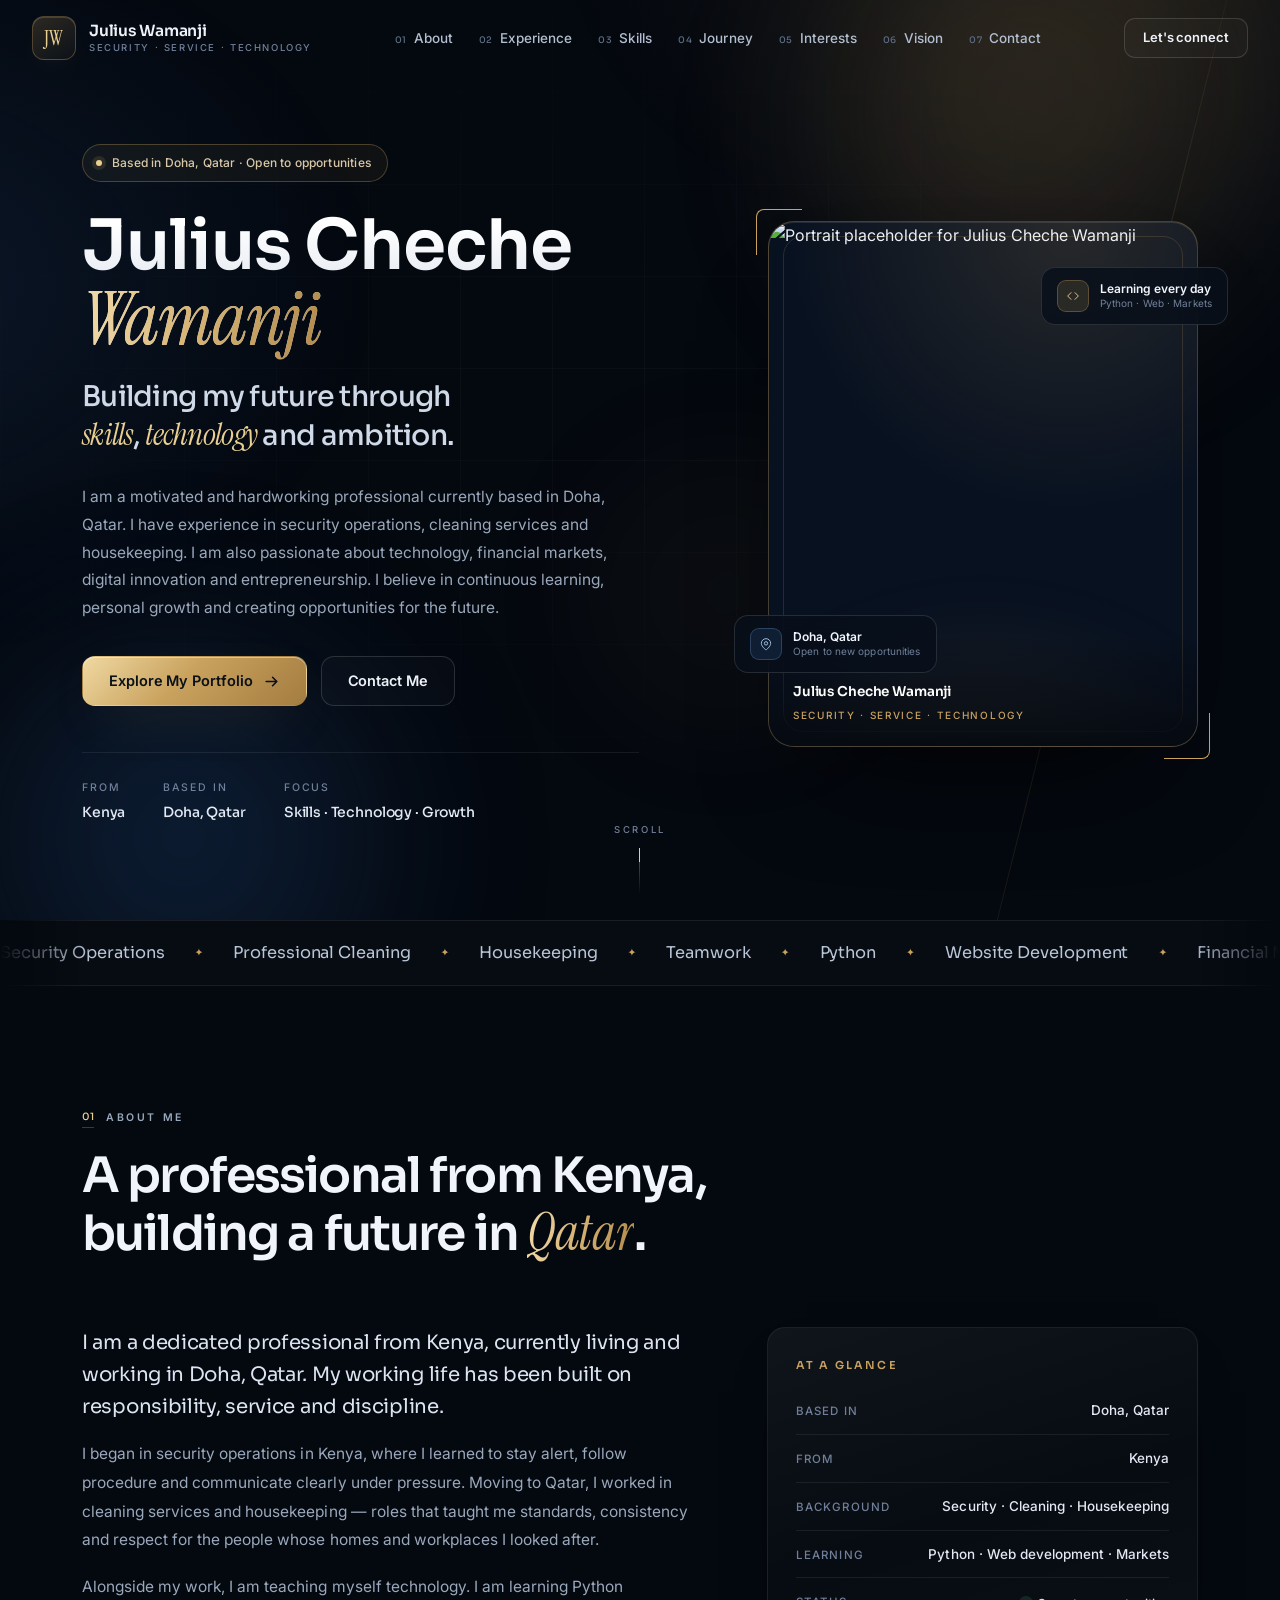
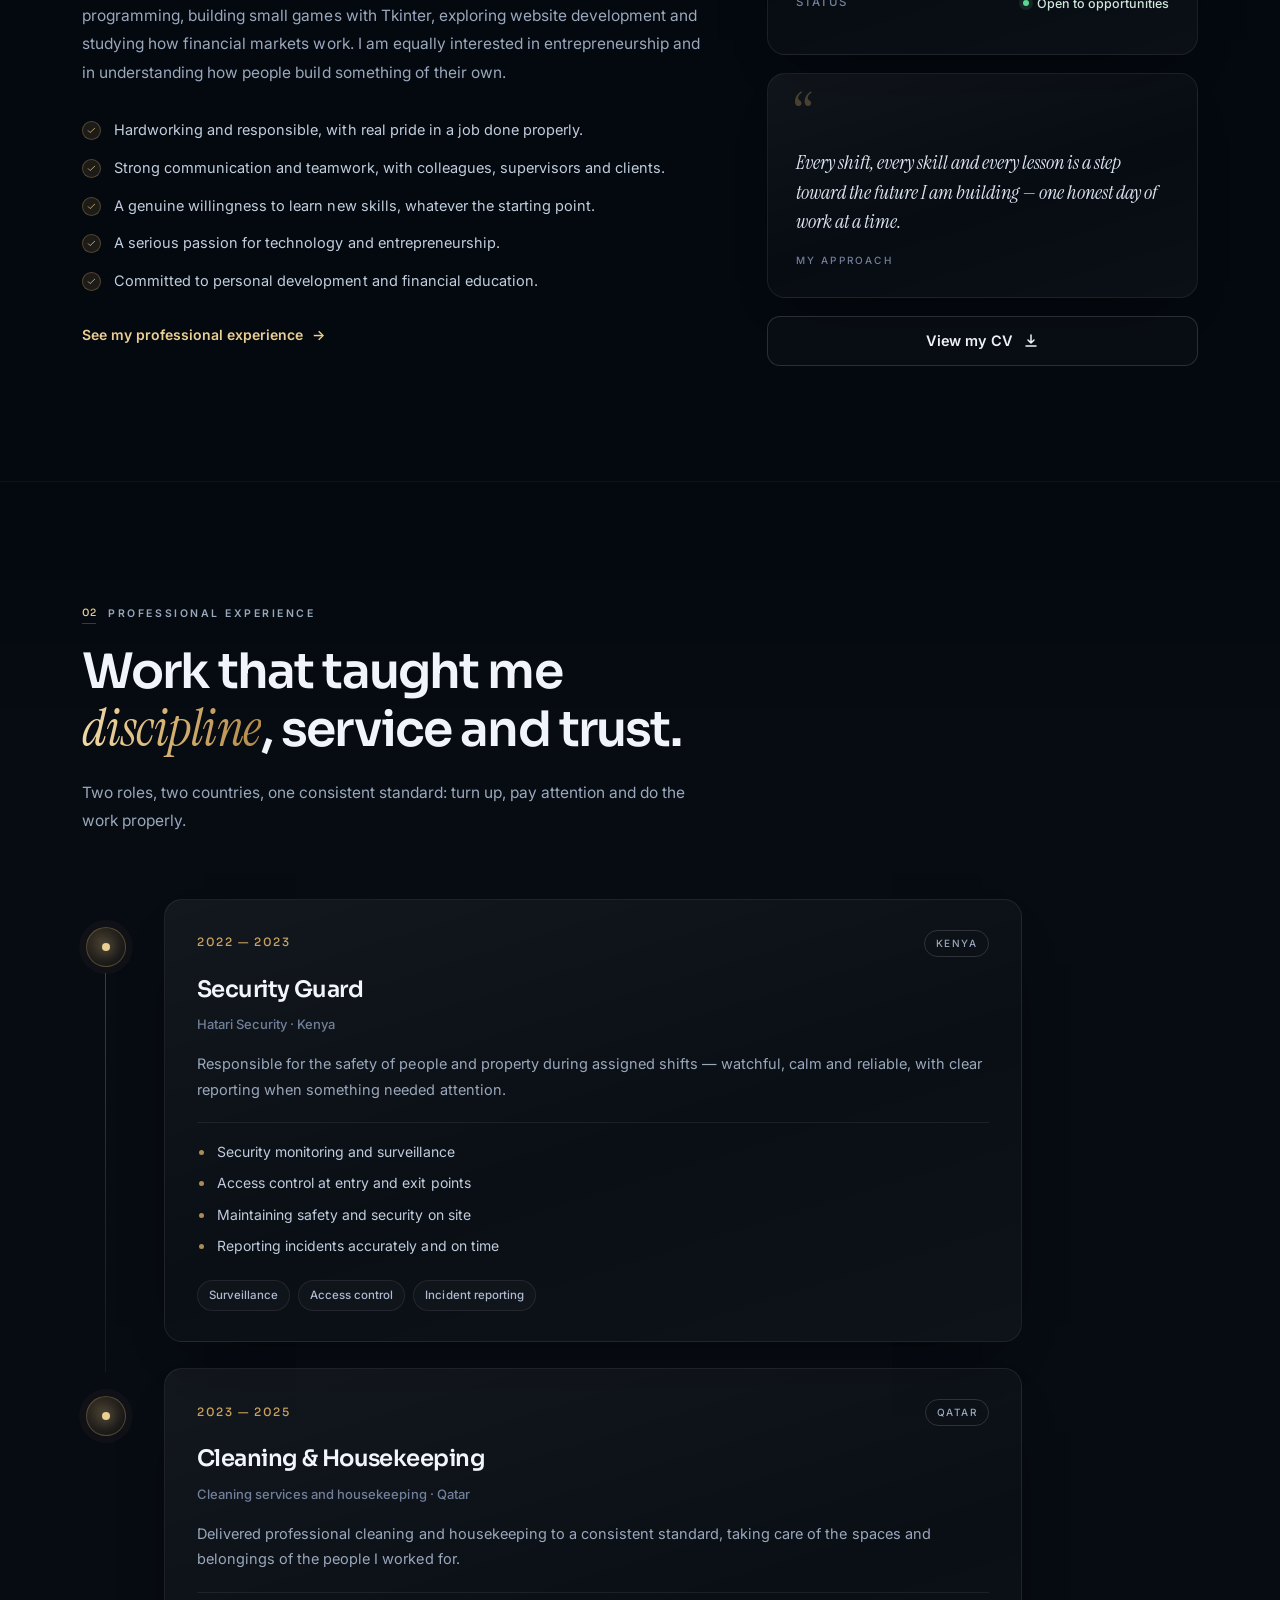
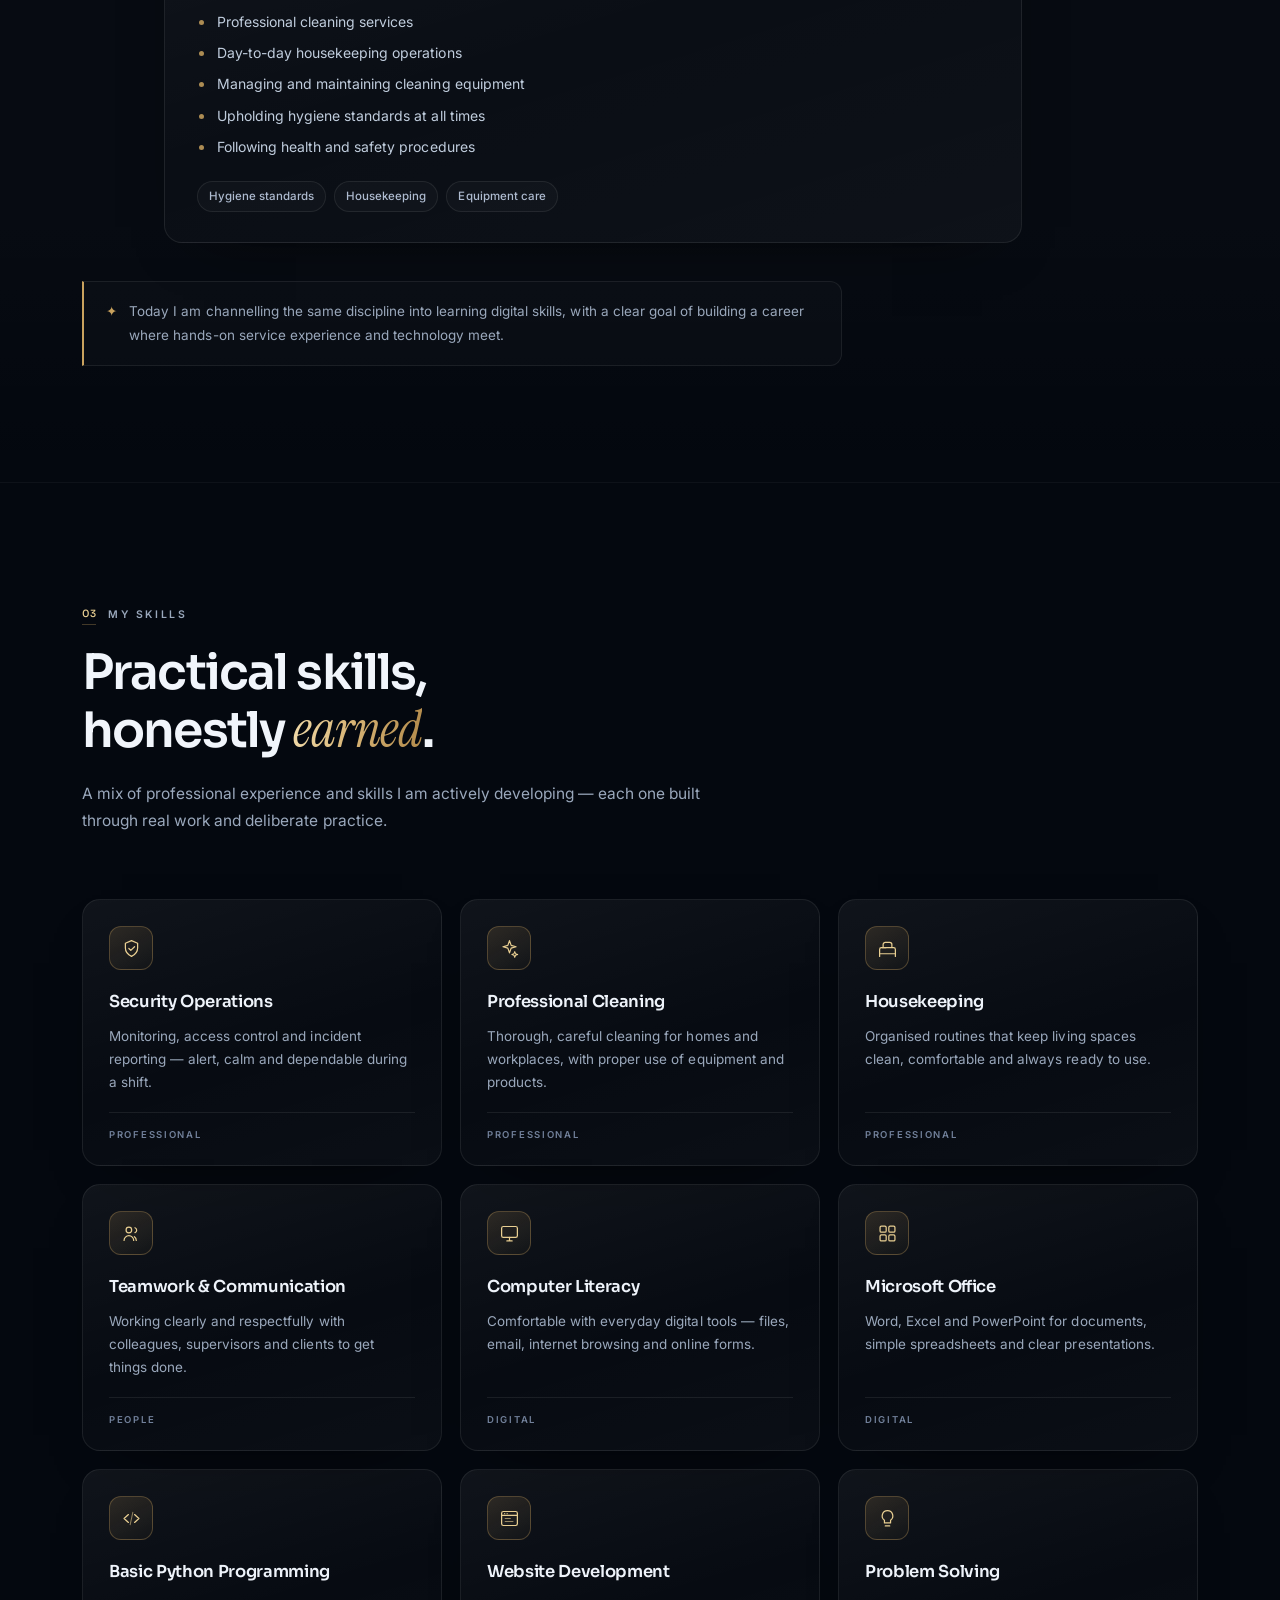
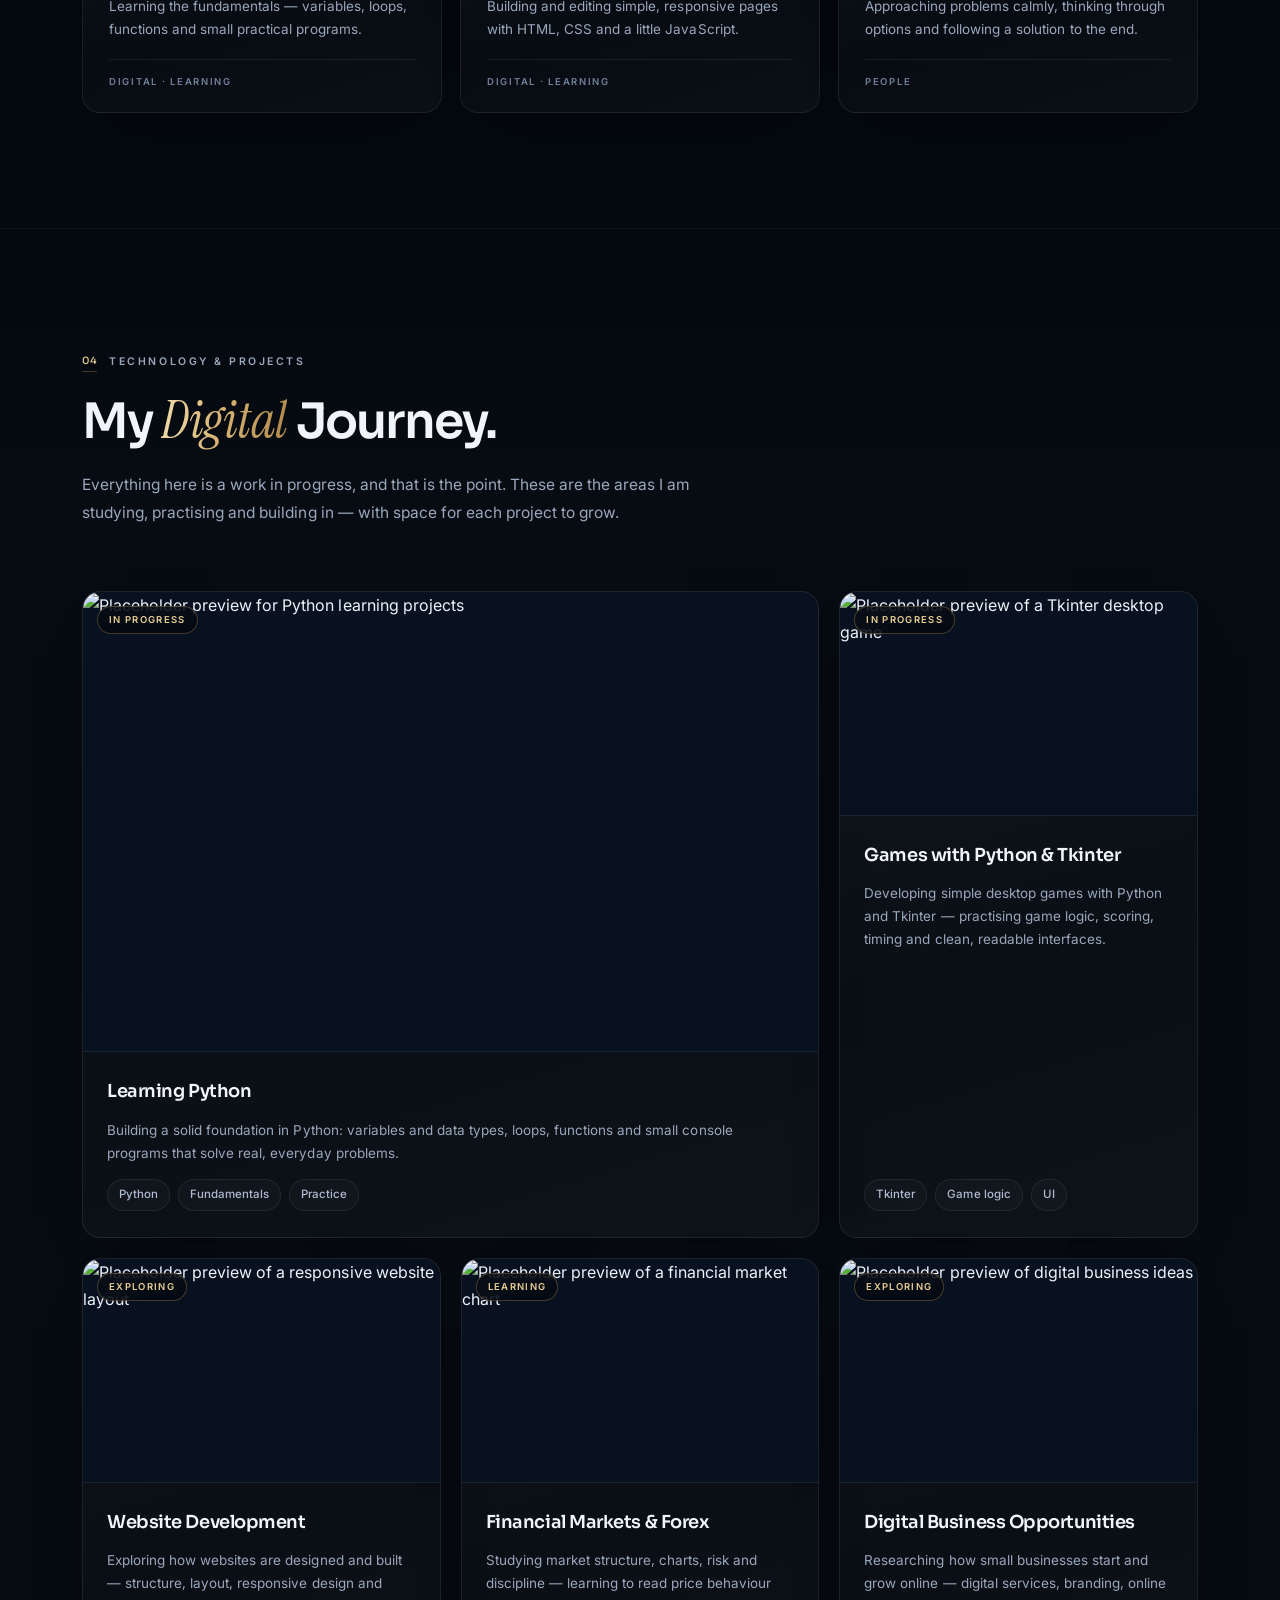
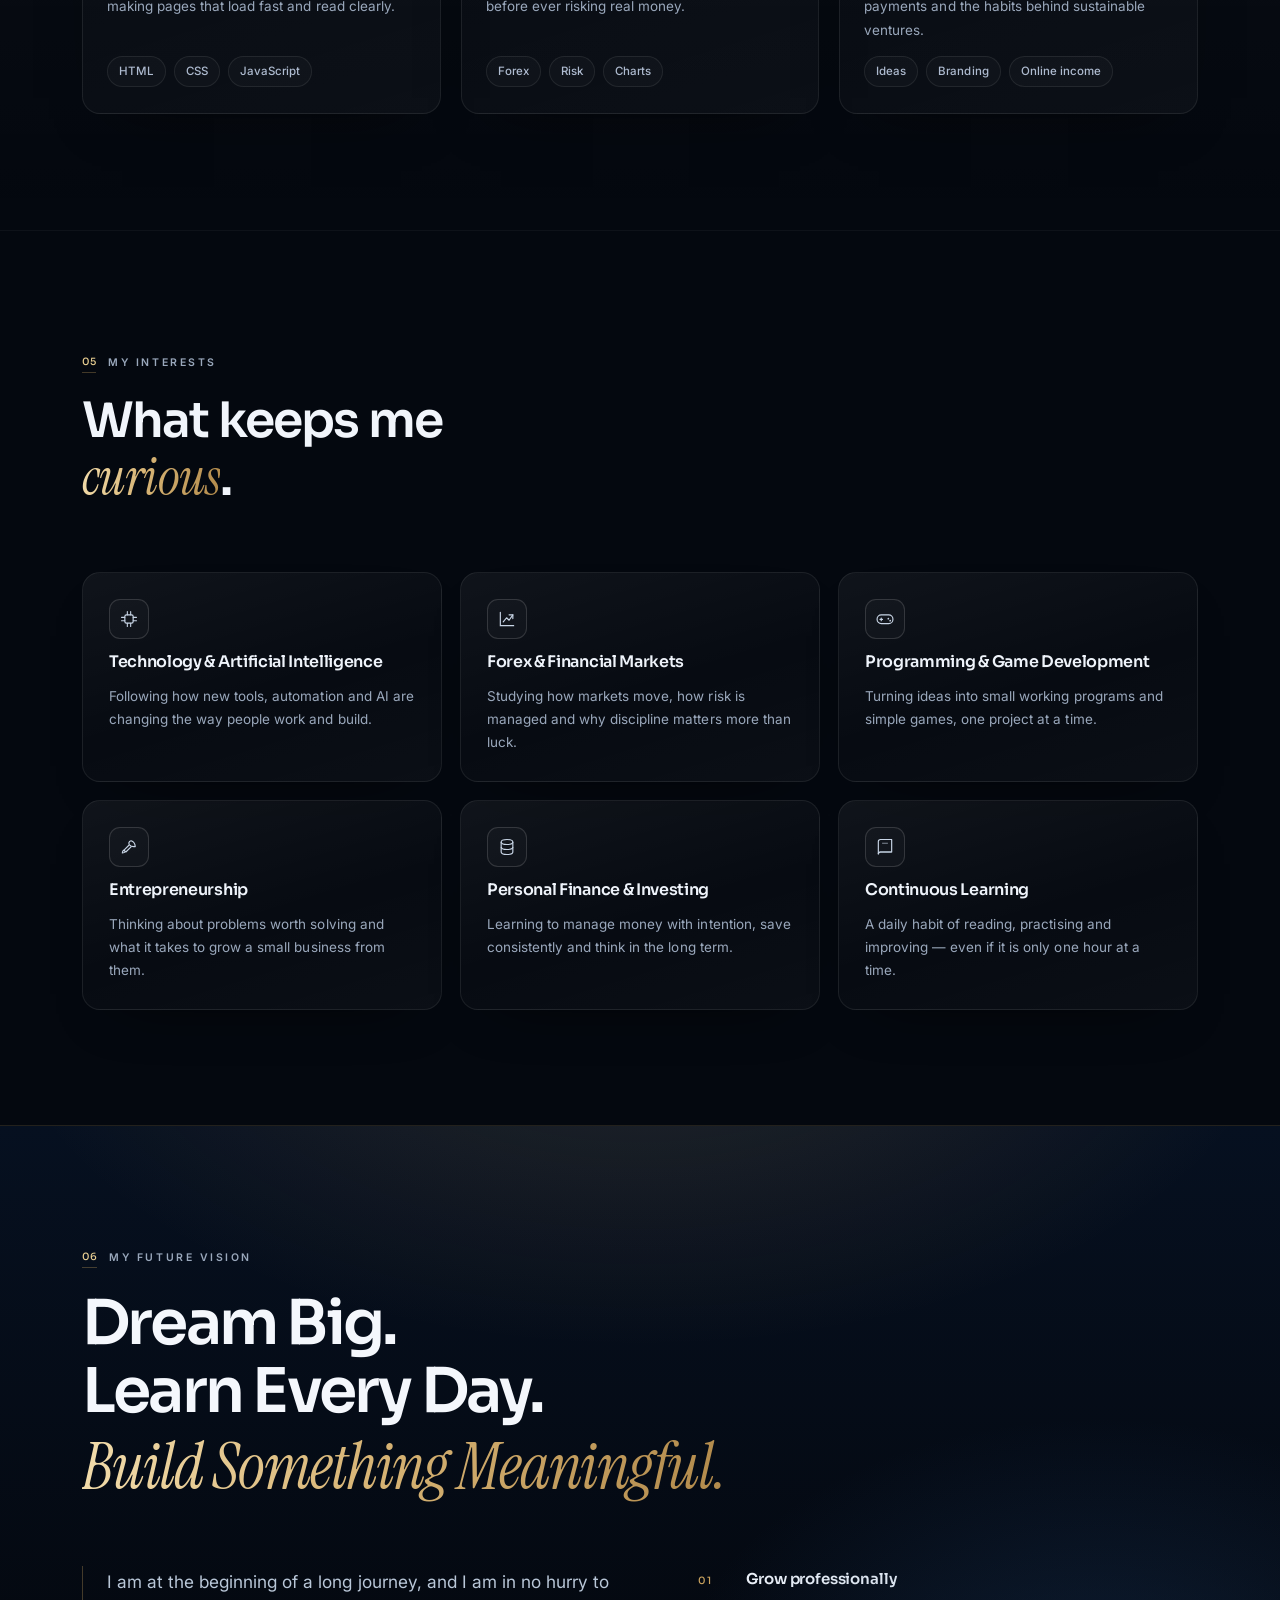
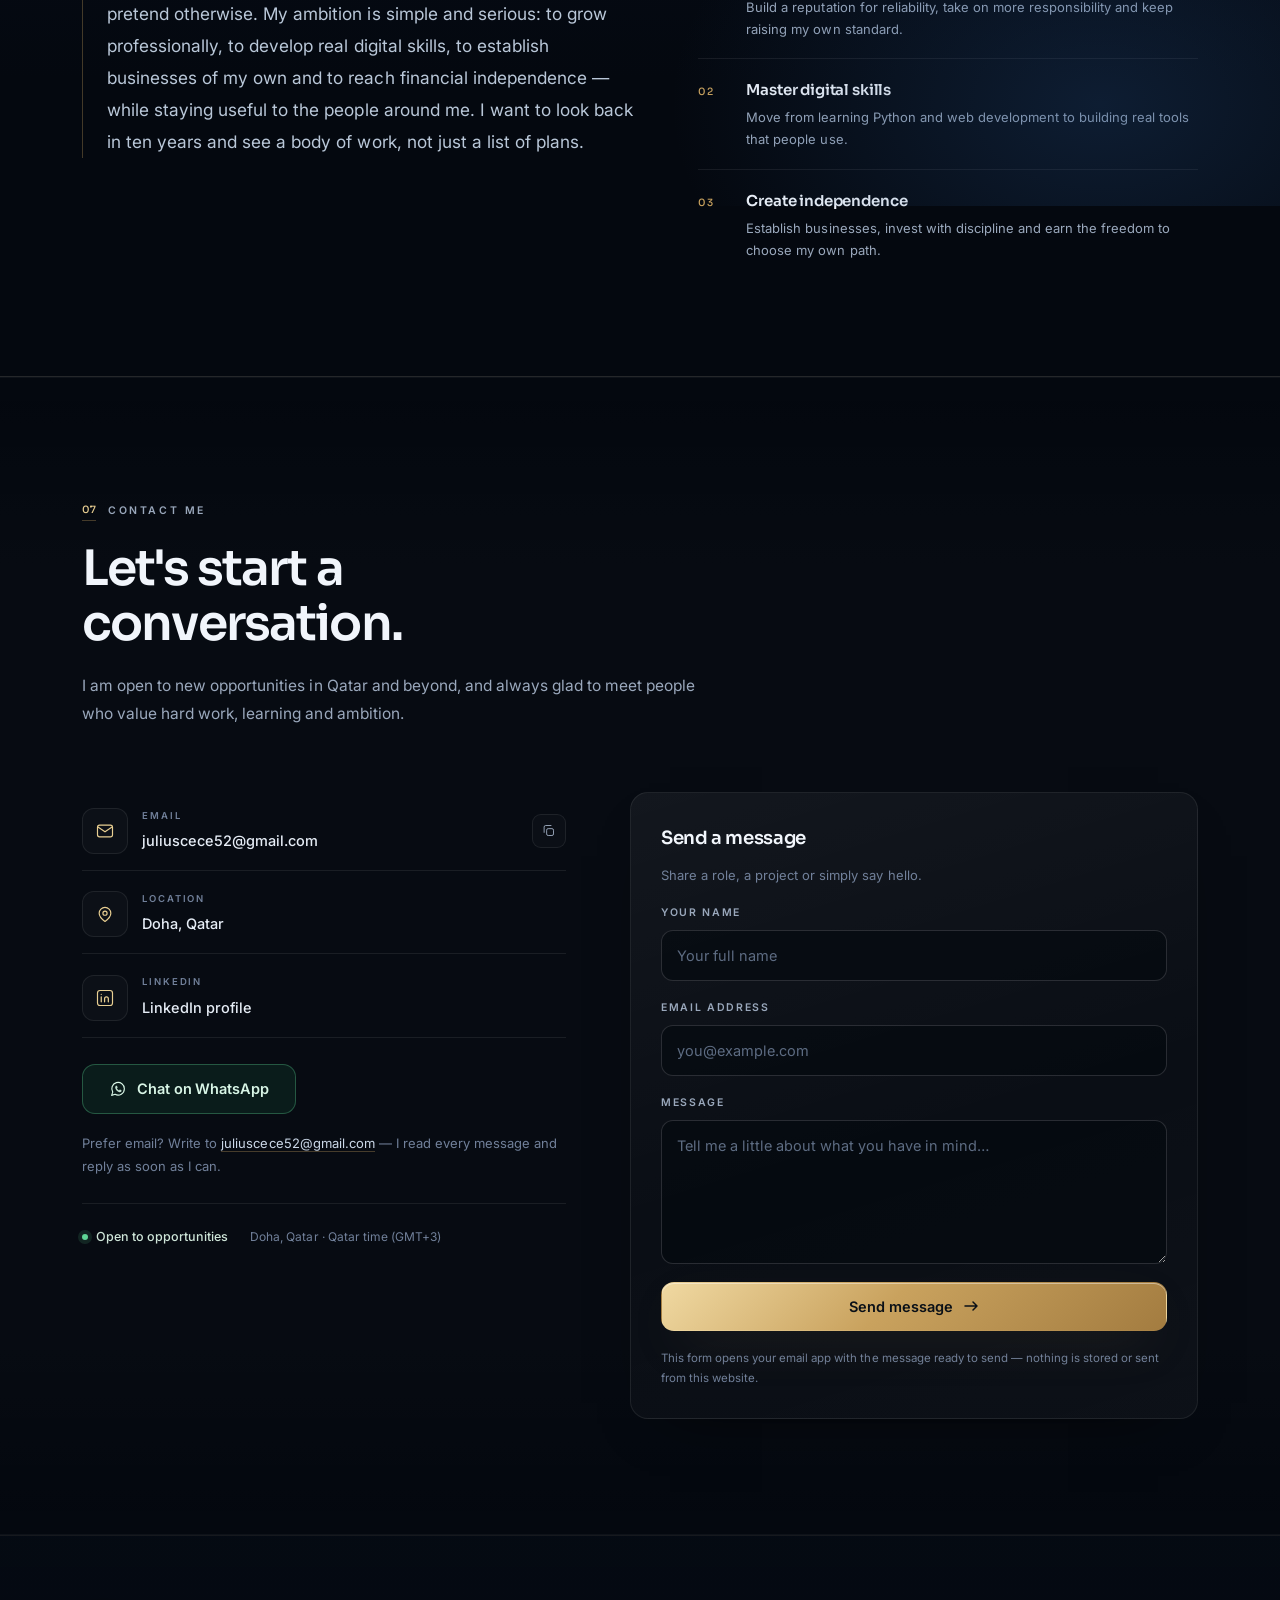
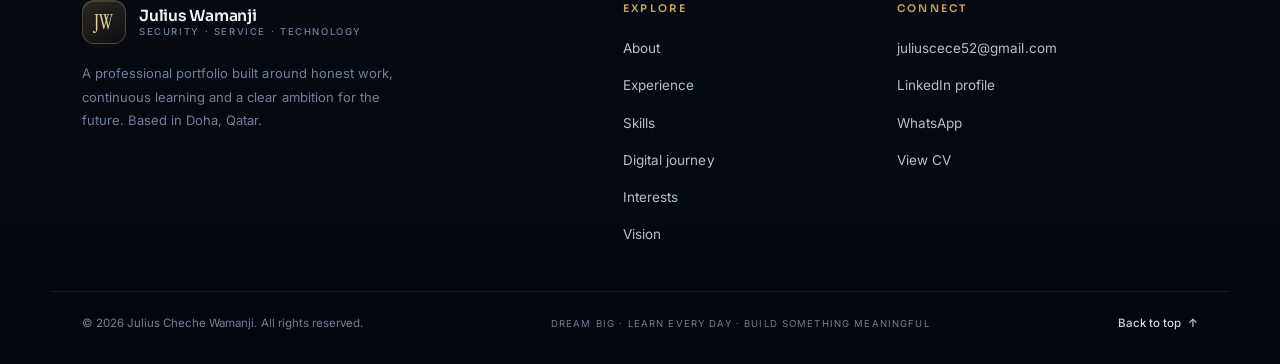
==== index.html @ 49465eac "Add files via upload" ====
<!DOCTYPE html>
<html lang="en">
<head>
  <meta charset="utf-8" />
  <meta name="viewport" content="width=device-width, initial-scale=1" />

  <!-- ============================================================
       SEO — edit the title and description to suit your own wording
       ============================================================ -->
  <title>Julius Cheche Wamanji — Security Professional &amp; Digital Learner | Doha, Qatar</title>
  <meta name="description" content="Julius Cheche Wamanji is a motivated professional based in Doha, Qatar with experience in security operations, cleaning services and housekeeping, and a passion for technology, financial markets and entrepreneurship." />
  <meta name="author" content="Julius Cheche Wamanji" />
  <meta name="theme-color" content="#050a12" />
  <meta name="robots" content="index, follow" />

  <!-- Update these three URLs (and og:image) once the site has a real address -->
  <meta property="og:type" content="website" />
  <meta property="og:title" content="Julius Cheche Wamanji — Security Professional &amp; Digital Learner" />
  <meta property="og:description" content="Building my future through skills, technology and ambition. Security operations, housekeeping and a growing digital skill set — based in Doha, Qatar." />
  <meta property="og:image" content="assets/portrait.svg" />
  <meta name="twitter:card" content="summary_large_image" />
  <meta name="twitter:title" content="Julius Cheche Wamanji — Security Professional &amp; Digital Learner" />
  <meta name="twitter:description" content="Building my future through skills, technology and ambition. Based in Doha, Qatar." />
  <meta name="twitter:image" content="assets/portrait.svg" />

  <link rel="icon" type="image/svg+xml" href="assets/favicon.svg" />
  <link rel="preconnect" href="https://fonts.googleapis.com" />
  <link rel="preconnect" href="https://fonts.gstatic.com" crossorigin />
  <link href="https://fonts.googleapis.com/css2?family=Inter:wght@300;400;500;600&family=Instrument+Serif:ital@0;1&family=Sora:wght@400;500;600;700&display=swap" rel="stylesheet" />
  <link rel="stylesheet" href="styles.css" />
  <script>
    document.documentElement.classList.add('js');
    // If script.js fails to load, show all content instead of hiding it.
    window.addEventListener('load', function () {
      if (!document.documentElement.classList.contains('reveal-ready')) {
        document.documentElement.classList.remove('js');
      }
    });
  </script>

  <script type="application/ld+json">
  {
    "@context": "https://schema.org",
    "@type": "Person",
    "name": "Julius Cheche Wamanji",
    "email": "mailto:juliuscece52@gmail.com",
    "description": "Professional with experience in security operations, cleaning services and housekeeping, passionate about technology, financial markets and entrepreneurship.",
    "address": { "@type": "PostalAddress", "addressLocality": "Doha", "addressCountry": "QA" },
    "knowsAbout": [
      "Security Operations",
      "Professional Cleaning",
      "Housekeeping",
      "Microsoft Office",
      "Python Programming",
      "Website Development",
      "Financial Markets",
      "Entrepreneurship"
    ]
  }
  </script>
</head>
<body>
  <a class="skip-link" href="#main">Skip to content</a>
  <div class="scroll-progress" aria-hidden="true"><span id="progressBar"></span></div>

  <!-- ==================== HEADER ==================== -->
  <header class="site-header" id="siteHeader">
    <div class="nav-shell">
      <a class="brand" href="#home" aria-label="Julius Cheche Wamanji — back to top">
        <span class="brand-mark" aria-hidden="true">JW</span>
        <span class="brand-text">
          Julius Wamanji
          <em>Security &middot; Service &middot; Technology</em>
        </span>
      </a>

      <nav class="nav" id="primaryNav" aria-label="Primary">
        <div class="nav-head" aria-hidden="true">
          <span class="nav-head-title">Navigation</span>
          <span class="nav-head-line"></span>
        </div>

        <ul>
          <li><a href="#about"><span>01</span>About</a></li>
          <li><a href="#experience"><span>02</span>Experience</a></li>
          <li><a href="#skills"><span>03</span>Skills</a></li>
          <li><a href="#journey"><span>04</span>Journey</a></li>
          <li><a href="#interests"><span>05</span>Interests</a></li>
          <li><a href="#vision"><span>06</span>Vision</a></li>
          <li><a href="#contact"><span>07</span>Contact</a></li>
        </ul>

        <div class="nav-foot">
          <a class="btn btn-gold btn-block" href="#contact">Let's connect</a>
          <a class="nav-foot-mail" href="mailto:juliuscece52@gmail.com">juliuscece52@gmail.com</a>
        </div>
      </nav>

      <div class="nav-actions">
        <a class="btn btn-outline btn-sm nav-cta" href="#contact">Let's connect</a>
        <button class="nav-toggle" id="navToggle" type="button" aria-expanded="false" aria-controls="primaryNav" aria-label="Open menu">
          <span></span><span></span>
        </button>
      </div>
    </div>
  </header>

  <div class="nav-backdrop" id="navBackdrop" aria-hidden="true"></div>

  <main id="main">
    <!-- ==================== HERO ==================== -->
    <section class="hero" id="home">
      <div class="hero-bg" aria-hidden="true">
        <span class="orb orb-1"></span>
        <span class="orb orb-2"></span>
        <span class="orb orb-3"></span>
        <span class="hero-grid-lines"></span>
        <span class="hero-beam"></span>
      </div>

      <div class="container hero-grid">
        <div class="hero-copy">
          <span class="pill reveal">
            <span class="dot" aria-hidden="true"></span>
            Based in Doha, Qatar &middot; Open to opportunities
          </span>

          <h1 class="hero-title reveal" style="--d:70ms">
            <span class="hero-name">Julius Cheche <em>Wamanji</em></span>
            <span class="hero-headline">
              Building my future through <em>skills</em>, <em>technology</em> and ambition.
            </span>
          </h1>

          <p class="hero-intro reveal" style="--d:140ms">
            I am a motivated and hardworking professional currently based in Doha, Qatar. I have
            experience in security operations, cleaning services and housekeeping. I am also passionate
            about technology, financial markets, digital innovation and entrepreneurship. I believe in
            continuous learning, personal growth and creating opportunities for the future.
          </p>

          <div class="hero-cta reveal" style="--d:210ms">
            <a class="btn btn-gold" href="#about">
              Explore My Portfolio
              <svg width="17" height="17" viewBox="0 0 16 16" fill="none" aria-hidden="true"><path d="M3 8h10M9 4l4 4-4 4" stroke="currentColor" stroke-width="1.5" stroke-linecap="round" stroke-linejoin="round"/></svg>
            </a>
            <a class="btn btn-outline" href="#contact">Contact Me</a>
          </div>

          <ul class="hero-meta reveal" style="--d:280ms">
            <li><span>From</span><b>Kenya</b></li>
            <li><span>Based in</span><b>Doha, Qatar</b></li>
            <li><span>Focus</span><b>Skills &middot; Technology &middot; Growth</b></li>
          </ul>
        </div>

        <div class="hero-visual reveal" style="--d:180ms">
          <div class="portrait-wrap">
            <figure class="portrait-frame">
              <span class="portrait-ring" aria-hidden="true"></span>
              <span class="portrait-glow" aria-hidden="true"></span>
              <!-- PROFILE PHOTO: replace assets/portrait.svg with a real photograph
                   (e.g. assets/portrait.jpg) and update the src below. -->
              <img class="portrait" src="assets/portrait.svg" width="720" height="880"
                   alt="Portrait placeholder for Julius Cheche Wamanji" fetchpriority="high" />
              <figcaption class="portrait-caption">
                <span class="portrait-name">Julius Cheche Wamanji</span>
                <span class="portrait-role">Security &middot; Service &middot; Technology</span>
              </figcaption>
            </figure>
            <span class="portrait-corner tl" aria-hidden="true"></span>
            <span class="portrait-corner br" aria-hidden="true"></span>
          </div>

          <div class="float-card float-a" aria-hidden="true">
            <span class="fc-ico">
              <svg width="16" height="16" viewBox="0 0 24 24" fill="none"><path d="M12 21s7-5.2 7-10a7 7 0 10-14 0c0 4.8 7 10 7 10z" stroke="currentColor" stroke-width="1.4"/><circle cx="12" cy="11" r="2.5" stroke="currentColor" stroke-width="1.4"/></svg>
            </span>
            <div><b>Doha, Qatar</b><small>Open to new opportunities</small></div>
          </div>

          <div class="float-card float-b" aria-hidden="true">
            <span class="fc-ico fc-ico-gold">
              <svg width="16" height="16" viewBox="0 0 24 24" fill="none"><path d="M9 7l-5 5 5 5M15 7l5 5-5 5" stroke="currentColor" stroke-width="1.4" stroke-linecap="round" stroke-linejoin="round"/></svg>
            </span>
            <div><b>Learning every day</b><small>Python &middot; Web &middot; Markets</small></div>
          </div>
        </div>
      </div>

      <a class="scroll-cue" href="#about" aria-label="Scroll to about">
        <span>Scroll</span><i aria-hidden="true"></i>
      </a>
    </section>

    <!-- ==================== MARQUEE ==================== -->
    <div class="marquee" aria-hidden="true">
      <div class="marquee-track">
        <span>Security Operations</span><b>&#10022;</b>
        <span>Professional Cleaning</span><b>&#10022;</b>
        <span>Housekeeping</span><b>&#10022;</b>
        <span>Teamwork</span><b>&#10022;</b>
        <span>Python</span><b>&#10022;</b>
        <span>Website Development</span><b>&#10022;</b>
        <span>Financial Markets</span><b>&#10022;</b>
        <span>Entrepreneurship</span><b>&#10022;</b>
        <span>Security Operations</span><b>&#10022;</b>
        <span>Professional Cleaning</span><b>&#10022;</b>
        <span>Housekeeping</span><b>&#10022;</b>
        <span>Teamwork</span><b>&#10022;</b>
        <span>Python</span><b>&#10022;</b>
        <span>Website Development</span><b>&#10022;</b>
        <span>Financial Markets</span><b>&#10022;</b>
        <span>Entrepreneurship</span><b>&#10022;</b>
      </div>
    </div>

    <!-- ==================== ABOUT ==================== -->
    <section class="section" id="about">
      <div class="container">
        <header class="section-head reveal">
          <span class="eyebrow"><i>01</i>About me</span>
          <h2 class="section-title">A professional from Kenya,<br />building a future in <em>Qatar</em>.</h2>
        </header>

        <div class="about-grid">
          <div class="about-copy reveal" style="--d:60ms">
            <p class="lead">
              I am a dedicated professional from Kenya, currently living and working in Doha, Qatar.
              My working life has been built on responsibility, service and discipline.
            </p>
            <p>
              I began in security operations in Kenya, where I learned to stay alert, follow procedure
              and communicate clearly under pressure. Moving to Qatar, I worked in cleaning services and
              housekeeping &mdash; roles that taught me standards, consistency and respect for the people
              whose homes and workplaces I looked after.
            </p>
            <p>
              Alongside my work, I am teaching myself technology. I am learning Python programming,
              building small games with Tkinter, exploring website development and studying how
              financial markets work. I am equally interested in entrepreneurship and in understanding
              how people build something of their own.
            </p>

            <ul class="highlights">
              <li>
                <svg viewBox="0 0 24 24" fill="none" aria-hidden="true"><path d="M5 12.5l4 4L19 7" stroke="currentColor" stroke-width="1.6" stroke-linecap="round" stroke-linejoin="round"/></svg>
                Hardworking and responsible, with real pride in a job done properly.
              </li>
              <li>
                <svg viewBox="0 0 24 24" fill="none" aria-hidden="true"><path d="M5 12.5l4 4L19 7" stroke="currentColor" stroke-width="1.6" stroke-linecap="round" stroke-linejoin="round"/></svg>
                Strong communication and teamwork, with colleagues, supervisors and clients.
              </li>
              <li>
                <svg viewBox="0 0 24 24" fill="none" aria-hidden="true"><path d="M5 12.5l4 4L19 7" stroke="currentColor" stroke-width="1.6" stroke-linecap="round" stroke-linejoin="round"/></svg>
                A genuine willingness to learn new skills, whatever the starting point.
              </li>
              <li>
                <svg viewBox="0 0 24 24" fill="none" aria-hidden="true"><path d="M5 12.5l4 4L19 7" stroke="currentColor" stroke-width="1.6" stroke-linecap="round" stroke-linejoin="round"/></svg>
                A serious passion for technology and entrepreneurship.
              </li>
              <li>
                <svg viewBox="0 0 24 24" fill="none" aria-hidden="true"><path d="M5 12.5l4 4L19 7" stroke="currentColor" stroke-width="1.6" stroke-linecap="round" stroke-linejoin="round"/></svg>
                Committed to personal development and financial education.
              </li>
            </ul>

            <a class="link-arrow" href="#experience">See my professional experience <span aria-hidden="true">&rarr;</span></a>
          </div>

          <aside class="about-side reveal" style="--d:140ms">
            <div class="card facts">
              <h3>At a glance</h3>
              <dl>
                <div><dt>Based in</dt><dd>Doha, Qatar</dd></div>
                <div><dt>From</dt><dd>Kenya</dd></div>
                <div><dt>Background</dt><dd>Security &middot; Cleaning &middot; Housekeeping</dd></div>
                <div><dt>Learning</dt><dd>Python &middot; Web development &middot; Markets</dd></div>
                <div><dt>Status</dt><dd><span class="status"><i></i>Open to opportunities</span></dd></div>
              </dl>
            </div>

            <blockquote class="card drive">
              <span class="quote-mark" aria-hidden="true">&ldquo;</span>
              <p>
                Every shift, every skill and every lesson is a step toward the future I am building
                &mdash; one honest day of work at a time.
              </p>
              <footer>My approach</footer>
            </blockquote>

            <a class="btn btn-outline btn-block" href="cv.html" target="_blank" rel="noopener">
              View my CV
              <svg width="16" height="16" viewBox="0 0 16 16" fill="none" aria-hidden="true"><path d="M8 2v8m0 0L5 7m3 3l3-3M3 13h10" stroke="currentColor" stroke-width="1.5" stroke-linecap="round" stroke-linejoin="round"/></svg>
            </a>
          </aside>
        </div>
      </div>
    </section>

    <!-- ==================== EXPERIENCE ==================== -->
    <section class="section section-alt" id="experience">
      <div class="container">
        <header class="section-head reveal">
          <span class="eyebrow"><i>02</i>Professional experience</span>
          <h2 class="section-title">Work that taught me<br /><em>discipline</em>, service and trust.</h2>
          <p class="section-sub">
            Two roles, two countries, one consistent standard: turn up, pay attention and do the work
            properly.
          </p>
        </header>

        <ol class="timeline">
          <li class="tl-item reveal">
            <span class="tl-marker" aria-hidden="true"><span></span></span>
            <article class="card tl-card">
              <div class="tl-top">
                <span class="tl-date">2022 &mdash; 2023</span>
                <span class="chip">Kenya</span>
              </div>
              <h3>Security Guard</h3>
              <p class="tl-org">Hatari Security &middot; Kenya</p>
              <p class="tl-desc">
                Responsible for the safety of people and property during assigned shifts &mdash; watchful,
                calm and reliable, with clear reporting when something needed attention.
              </p>
              <ul class="tl-list">
                <li>Security monitoring and surveillance</li>
                <li>Access control at entry and exit points</li>
                <li>Maintaining safety and security on site</li>
                <li>Reporting incidents accurately and on time</li>
              </ul>
              <ul class="tags">
                <li>Surveillance</li><li>Access control</li><li>Incident reporting</li>
              </ul>
            </article>
          </li>

          <li class="tl-item reveal" style="--d:90ms">
            <span class="tl-marker" aria-hidden="true"><span></span></span>
            <article class="card tl-card">
              <div class="tl-top">
                <span class="tl-date">2023 &mdash; 2025</span>
                <span class="chip">Qatar</span>
              </div>
              <h3>Cleaning &amp; Housekeeping</h3>
              <p class="tl-org">Cleaning services and housekeeping &middot; Qatar</p>
              <p class="tl-desc">
                Delivered professional cleaning and housekeeping to a consistent standard, taking care of
                the spaces and belongings of the people I worked for.
              </p>
              <ul class="tl-list">
                <li>Professional cleaning services</li>
                <li>Day-to-day housekeeping operations</li>
                <li>Managing and maintaining cleaning equipment</li>
                <li>Upholding hygiene standards at all times</li>
                <li>Following health and safety procedures</li>
              </ul>
              <ul class="tags">
                <li>Hygiene standards</li><li>Housekeeping</li><li>Equipment care</li>
              </ul>
            </article>
          </li>
        </ol>

        <p class="timeline-note reveal">
          <span aria-hidden="true">&#10022;</span>
          Today I am channelling the same discipline into learning digital skills, with a clear goal of
          building a career where hands-on service experience and technology meet.
        </p>
      </div>
    </section>

    <!-- ==================== SKILLS ==================== -->
    <section class="section" id="skills">
      <div class="container">
        <header class="section-head reveal">
          <span class="eyebrow"><i>03</i>My skills</span>
          <h2 class="section-title">Practical skills,<br />honestly <em>earned</em>.</h2>
          <p class="section-sub">
            A mix of professional experience and skills I am actively developing &mdash; each one built
            through real work and deliberate practice.
          </p>
        </header>

        <div class="skills-grid">
          <article class="card skill-card spotlight reveal">
            <span class="skill-ico" aria-hidden="true">
              <svg viewBox="0 0 24 24" fill="none"><path d="M12 3l7 3v5.4c0 4.2-2.9 7.6-7 9.6-4.1-2-7-5.4-7-9.6V6l7-3z" stroke="currentColor" stroke-width="1.4" stroke-linejoin="round"/><path d="M9 12l2.2 2.2L15.5 10" stroke="currentColor" stroke-width="1.4" stroke-linecap="round" stroke-linejoin="round"/></svg>
            </span>
            <h3>Security Operations</h3>
            <p>Monitoring, access control and incident reporting &mdash; alert, calm and dependable during a shift.</p>
            <span class="skill-cat">Professional</span>
          </article>

          <article class="card skill-card spotlight reveal" style="--d:50ms">
            <span class="skill-ico" aria-hidden="true">
              <svg viewBox="0 0 24 24" fill="none"><path d="M12 3l1.9 5.4L19.5 10l-5.6 1.6L12 17l-1.9-5.4L4.5 10l5.6-1.6L12 3z" stroke="currentColor" stroke-width="1.4" stroke-linejoin="round"/><path d="M18 15.5l.9 2.4 2.4.9-2.4.9-.9 2.4-.9-2.4-2.4-.9 2.4-.9.9-2.4z" stroke="currentColor" stroke-width="1.2" stroke-linejoin="round"/></svg>
            </span>
            <h3>Professional Cleaning</h3>
            <p>Thorough, careful cleaning for homes and workplaces, with proper use of equipment and products.</p>
            <span class="skill-cat">Professional</span>
          </article>

          <article class="card skill-card spotlight reveal" style="--d:100ms">
            <span class="skill-ico" aria-hidden="true">
              <svg viewBox="0 0 24 24" fill="none"><path d="M3 18v-5a2 2 0 012-2h14a2 2 0 012 2v5M3 18h18M3 18v3M21 18v3M7 11V7.5A2.5 2.5 0 019.5 5h5A2.5 2.5 0 0117 7.5V11" stroke="currentColor" stroke-width="1.4" stroke-linecap="round" stroke-linejoin="round"/><path d="M6 11h4" stroke="currentColor" stroke-width="1.4" stroke-linecap="round"/></svg>
            </span>
            <h3>Housekeeping</h3>
            <p>Organised routines that keep living spaces clean, comfortable and always ready to use.</p>
            <span class="skill-cat">Professional</span>
          </article>

          <article class="card skill-card spotlight reveal">
            <span class="skill-ico" aria-hidden="true">
              <svg viewBox="0 0 24 24" fill="none"><circle cx="9" cy="8" r="3.2" stroke="currentColor" stroke-width="1.4"/><path d="M3.5 20a5.5 5.5 0 0111 0" stroke="currentColor" stroke-width="1.4" stroke-linecap="round"/><path d="M16 5.4a3 3 0 010 5.6M17.5 20a5.4 5.4 0 00-2.2-4.3" stroke="currentColor" stroke-width="1.4" stroke-linecap="round"/></svg>
            </span>
            <h3>Teamwork &amp; Communication</h3>
            <p>Working clearly and respectfully with colleagues, supervisors and clients to get things done.</p>
            <span class="skill-cat">People</span>
          </article>

          <article class="card skill-card spotlight reveal" style="--d:50ms">
            <span class="skill-ico" aria-hidden="true">
              <svg viewBox="0 0 24 24" fill="none"><rect x="3" y="4" width="18" height="12.5" rx="2" stroke="currentColor" stroke-width="1.4"/><path d="M9 20.5h6M12 16.5v4" stroke="currentColor" stroke-width="1.4" stroke-linecap="round"/></svg>
            </span>
            <h3>Computer Literacy</h3>
            <p>Comfortable with everyday digital tools &mdash; files, email, internet browsing and online forms.</p>
            <span class="skill-cat">Digital</span>
          </article>

          <article class="card skill-card spotlight reveal" style="--d:100ms">
            <span class="skill-ico" aria-hidden="true">
              <svg viewBox="0 0 24 24" fill="none"><rect x="3.5" y="3.5" width="7" height="7" rx="1.5" stroke="currentColor" stroke-width="1.4"/><rect x="13.5" y="3.5" width="7" height="7" rx="1.5" stroke="currentColor" stroke-width="1.4"/><rect x="3.5" y="13.5" width="7" height="7" rx="1.5" stroke="currentColor" stroke-width="1.4"/><rect x="13.5" y="13.5" width="7" height="7" rx="1.5" stroke="currentColor" stroke-width="1.4"/></svg>
            </span>
            <h3>Microsoft Office</h3>
            <p>Word, Excel and PowerPoint for documents, simple spreadsheets and clear presentations.</p>
            <span class="skill-cat">Digital</span>
          </article>

          <article class="card skill-card spotlight reveal">
            <span class="skill-ico" aria-hidden="true">
              <svg viewBox="0 0 24 24" fill="none"><path d="M8.5 7.5L3.5 12l5 4.5M15.5 7.5l5 4.5-5 4.5" stroke="currentColor" stroke-width="1.4" stroke-linecap="round" stroke-linejoin="round"/><path d="M13.5 5l-3 14" stroke="currentColor" stroke-width="1.2" stroke-linecap="round" opacity=".55"/></svg>
            </span>
            <h3>Basic Python Programming</h3>
            <p>Learning the fundamentals &mdash; variables, loops, functions and small practical programs.</p>
            <span class="skill-cat">Digital &middot; Learning</span>
          </article>

          <article class="card skill-card spotlight reveal" style="--d:50ms">
            <span class="skill-ico" aria-hidden="true">
              <svg viewBox="0 0 24 24" fill="none"><rect x="3" y="4" width="18" height="16" rx="2" stroke="currentColor" stroke-width="1.4"/><path d="M3 8.5h18M6.5 6.3h.01M9.3 6.3h.01" stroke="currentColor" stroke-width="1.4" stroke-linecap="round"/><path d="M7 12h6M7 15.5h9" stroke="currentColor" stroke-width="1.2" stroke-linecap="round" opacity=".6"/></svg>
            </span>
            <h3>Website Development</h3>
            <p>Building and editing simple, responsive pages with HTML, CSS and a little JavaScript.</p>
            <span class="skill-cat">Digital &middot; Learning</span>
          </article>

          <article class="card skill-card spotlight reveal" style="--d:100ms">
            <span class="skill-ico" aria-hidden="true">
              <svg viewBox="0 0 24 24" fill="none"><path d="M12 3a6 6 0 00-3.5 10.9V17h7v-3.1A6 6 0 0012 3z" stroke="currentColor" stroke-width="1.4" stroke-linejoin="round"/><path d="M9.5 20.5h5" stroke="currentColor" stroke-width="1.4" stroke-linecap="round"/></svg>
            </span>
            <h3>Problem Solving</h3>
            <p>Approaching problems calmly, thinking through options and following a solution to the end.</p>
            <span class="skill-cat">People</span>
          </article>
        </div>
      </div>
    </section>

    <!-- ==================== DIGITAL JOURNEY ==================== -->
    <section class="section section-alt" id="journey">
      <div class="container">
        <header class="section-head reveal">
          <span class="eyebrow"><i>04</i>Technology &amp; projects</span>
          <h2 class="section-title">My <em>Digital</em> Journey.</h2>
          <p class="section-sub">
            Everything here is a work in progress, and that is the point. These are the areas I am
            studying, practising and building in &mdash; with space for each project to grow.
          </p>
        </header>

        <div class="journey-grid">
          <!-- Each card: swap the screenshot in assets, then add your own link
               where the HTML comment says "project link". -->
          <article class="card project-card is-featured spotlight reveal">
            <div class="project-media">
              <img src="assets/project-python.svg" width="800" height="500" loading="lazy"
                   alt="Placeholder preview for Python learning projects" />
              <span class="project-status">In progress</span>
            </div>
            <div class="project-body">
              <h3>Learning Python</h3>
              <p>
                Building a solid foundation in Python: variables and data types, loops, functions and
                small console programs that solve real, everyday problems.
              </p>
              <ul class="tags"><li>Python</li><li>Fundamentals</li><li>Practice</li></ul>
              <!-- Project link: <a class="project-link" href="YOUR-URL" target="_blank" rel="noopener">View project <span aria-hidden="true">&#8599;</span></a> -->
            </div>
          </article>

          <article class="card project-card spotlight reveal" style="--d:60ms">
            <div class="project-media">
              <img src="assets/project-tkinter.svg" width="800" height="500" loading="lazy"
                   alt="Placeholder preview of a Tkinter desktop game" />
              <span class="project-status">In progress</span>
            </div>
            <div class="project-body">
              <h3>Games with Python &amp; Tkinter</h3>
              <p>
                Developing simple desktop games with Python and Tkinter &mdash; practising game logic,
                scoring, timing and clean, readable interfaces.
              </p>
              <ul class="tags"><li>Tkinter</li><li>Game logic</li><li>UI</li></ul>
              <!-- Project link: <a class="project-link" href="YOUR-URL" target="_blank" rel="noopener">View project <span aria-hidden="true">&#8599;</span></a> -->
            </div>
          </article>

          <article class="card project-card spotlight reveal">
            <div class="project-media">
              <img src="assets/project-web.svg" width="800" height="500" loading="lazy"
                   alt="Placeholder preview of a responsive website layout" />
              <span class="project-status">Exploring</span>
            </div>
            <div class="project-body">
              <h3>Website Development</h3>
              <p>
                Exploring how websites are designed and built &mdash; structure, layout, responsive
                design and making pages that load fast and read clearly.
              </p>
              <ul class="tags"><li>HTML</li><li>CSS</li><li>JavaScript</li></ul>
              <!-- Project link: <a class="project-link" href="YOUR-URL" target="_blank" rel="noopener">View project <span aria-hidden="true">&#8599;</span></a> -->
            </div>
          </article>

          <article class="card project-card spotlight reveal" style="--d:60ms">
            <div class="project-media">
              <img src="assets/project-forex.svg" width="800" height="500" loading="lazy"
                   alt="Placeholder preview of a financial market chart" />
              <span class="project-status">Learning</span>
            </div>
            <div class="project-body">
              <h3>Financial Markets &amp; Forex</h3>
              <p>
                Studying market structure, charts, risk and discipline &mdash; learning to read price
                behaviour before ever risking real money.
              </p>
              <ul class="tags"><li>Forex</li><li>Risk</li><li>Charts</li></ul>
              <!-- Project link: <a class="project-link" href="YOUR-URL" target="_blank" rel="noopener">View project <span aria-hidden="true">&#8599;</span></a> -->
            </div>
          </article>

          <article class="card project-card spotlight reveal" style="--d:120ms">
            <div class="project-media">
              <img src="assets/project-business.svg" width="800" height="500" loading="lazy"
                   alt="Placeholder preview of digital business ideas" />
              <span class="project-status">Exploring</span>
            </div>
            <div class="project-body">
              <h3>Digital Business Opportunities</h3>
              <p>
                Researching how small businesses start and grow online &mdash; digital services,
                branding, online payments and the habits behind sustainable ventures.
              </p>
              <ul class="tags"><li>Ideas</li><li>Branding</li><li>Online income</li></ul>
              <!-- Project link: <a class="project-link" href="YOUR-URL" target="_blank" rel="noopener">View project <span aria-hidden="true">&#8599;</span></a> -->
            </div>
          </article>
        </div>
      </div>
    </section>

    <!-- ==================== INTERESTS ==================== -->
    <section class="section" id="interests">
      <div class="container">
        <header class="section-head reveal">
          <span class="eyebrow"><i>05</i>My interests</span>
          <h2 class="section-title">What keeps me<br /><em>curious</em>.</h2>
        </header>

        <div class="interests-grid">
          <article class="card interest-card spotlight reveal">
            <span class="interest-ico" aria-hidden="true">
              <svg viewBox="0 0 24 24" fill="none"><rect x="7" y="7" width="10" height="10" rx="2" stroke="currentColor" stroke-width="1.4"/><path d="M10 3v4M14 3v4M10 17v4M14 17v4M3 10h4M3 14h4M17 10h4M17 14h4" stroke="currentColor" stroke-width="1.3" stroke-linecap="round"/></svg>
            </span>
            <h3>Technology &amp; Artificial Intelligence</h3>
            <p>Following how new tools, automation and AI are changing the way people work and build.</p>
          </article>

          <article class="card interest-card spotlight reveal" style="--d:50ms">
            <span class="interest-ico" aria-hidden="true">
              <svg viewBox="0 0 24 24" fill="none"><path d="M4 4v16h16" stroke="currentColor" stroke-width="1.4" stroke-linecap="round"/><path d="M7.5 15.5l4-5 3 3 4.5-6.5" stroke="currentColor" stroke-width="1.4" stroke-linecap="round" stroke-linejoin="round"/><path d="M14.5 7h4.5v4.5" stroke="currentColor" stroke-width="1.4" stroke-linecap="round" stroke-linejoin="round"/></svg>
            </span>
            <h3>Forex &amp; Financial Markets</h3>
            <p>Studying how markets move, how risk is managed and why discipline matters more than luck.</p>
          </article>

          <article class="card interest-card spotlight reveal" style="--d:100ms">
            <span class="interest-ico" aria-hidden="true">
              <svg viewBox="0 0 24 24" fill="none"><rect x="2.5" y="7" width="19" height="10.5" rx="5" stroke="currentColor" stroke-width="1.4"/><path d="M7.5 11v3M6 12.5h3" stroke="currentColor" stroke-width="1.4" stroke-linecap="round"/><circle cx="16" cy="11.6" r="1" fill="currentColor"/><circle cx="18.2" cy="14" r="1" fill="currentColor"/></svg>
            </span>
            <h3>Programming &amp; Game Development</h3>
            <p>Turning ideas into small working programs and simple games, one project at a time.</p>
          </article>

          <article class="card interest-card spotlight reveal">
            <span class="interest-ico" aria-hidden="true">
              <svg viewBox="0 0 24 24" fill="none"><path d="M14.5 4.5c3 .8 4.7 3.2 5 7-3.3.5-5.7-.4-7-2.2-1.2-1.8-.9-3.9 2-4.8z" stroke="currentColor" stroke-width="1.4" stroke-linejoin="round"/><path d="M12.5 9.3L6 15.8l2.2 2.2 6.5-6.5" stroke="currentColor" stroke-width="1.4" stroke-linejoin="round"/><path d="M6 15.8c-1.2.4-2 1.6-2 3.4 1.8 0 3-.8 3.4-2" stroke="currentColor" stroke-width="1.4" stroke-linejoin="round"/></svg>
            </span>
            <h3>Entrepreneurship</h3>
            <p>Thinking about problems worth solving and what it takes to grow a small business from them.</p>
          </article>

          <article class="card interest-card spotlight reveal" style="--d:50ms">
            <span class="interest-ico" aria-hidden="true">
              <svg viewBox="0 0 24 24" fill="none"><ellipse cx="12" cy="6" rx="7" ry="3" stroke="currentColor" stroke-width="1.4"/><path d="M5 6v6c0 1.7 3.1 3 7 3s7-1.3 7-3V6" stroke="currentColor" stroke-width="1.4"/><path d="M5 12v6c0 1.7 3.1 3 7 3s7-1.3 7-3v-6" stroke="currentColor" stroke-width="1.4"/></svg>
            </span>
            <h3>Personal Finance &amp; Investing</h3>
            <p>Learning to manage money with intention, save consistently and think in the long term.</p>
          </article>

          <article class="card interest-card spotlight reveal" style="--d:100ms">
            <span class="interest-ico" aria-hidden="true">
              <svg viewBox="0 0 24 24" fill="none"><path d="M4 5.5A2.5 2.5 0 016.5 3H20v15H6.5A2.5 2.5 0 004 20.5V5.5z" stroke="currentColor" stroke-width="1.4" stroke-linejoin="round"/><path d="M4 20.5A2.5 2.5 0 016.5 18H20" stroke="currentColor" stroke-width="1.4" stroke-linejoin="round"/><path d="M9 7.5h6" stroke="currentColor" stroke-width="1.2" stroke-linecap="round" opacity=".6"/></svg>
            </span>
            <h3>Continuous Learning</h3>
            <p>A daily habit of reading, practising and improving &mdash; even if it is only one hour at a time.</p>
          </article>
        </div>
      </div>
    </section>

    <!-- ==================== FUTURE VISION ==================== -->
    <section class="section vision" id="vision">
      <div class="vision-glow" aria-hidden="true"></div>
      <div class="container">
        <header class="section-head vision-head reveal">
          <span class="eyebrow"><i>06</i>My future vision</span>
          <h2 class="vision-title">
            Dream Big.<br />
            Learn Every Day.<br />
            <em>Build Something Meaningful.</em>
          </h2>
        </header>

        <div class="vision-body">
          <p class="vision-text reveal" style="--d:80ms">
            I am at the beginning of a long journey, and I am in no hurry to pretend otherwise. My
            ambition is simple and serious: to grow professionally, to develop real digital skills, to
            establish businesses of my own and to reach financial independence &mdash; while staying useful
            to the people around me. I want to look back in ten years and see a body of work, not just a
            list of plans.
          </p>

          <div class="vision-pillars">
            <article class="pillar reveal" style="--d:140ms">
              <span aria-hidden="true">01</span>
              <h3>Grow professionally</h3>
              <p>Build a reputation for reliability, take on more responsibility and keep raising my own standard.</p>
            </article>
            <article class="pillar reveal" style="--d:200ms">
              <span aria-hidden="true">02</span>
              <h3>Master digital skills</h3>
              <p>Move from learning Python and web development to building real tools that people use.</p>
            </article>
            <article class="pillar reveal" style="--d:260ms">
              <span aria-hidden="true">03</span>
              <h3>Create independence</h3>
              <p>Establish businesses, invest with discipline and earn the freedom to choose my own path.</p>
            </article>
          </div>
        </div>
      </div>
    </section>

    <!-- ==================== CONTACT ==================== -->
    <section class="section section-alt" id="contact">
      <div class="container">
        <header class="section-head reveal">
          <span class="eyebrow"><i>07</i>Contact me</span>
          <h2 class="section-title">Let's start a<br />conversation.</h2>
          <p class="section-sub">
            I am open to new opportunities in Qatar and beyond, and always glad to meet people who value
            hard work, learning and ambition.
          </p>
        </header>

        <div class="contact-grid">
          <div class="contact-copy reveal">
            <ul class="contact-list">
              <li>
                <span class="contact-ico" aria-hidden="true">
                  <svg viewBox="0 0 24 24" fill="none"><rect x="3" y="5" width="18" height="14" rx="2.5" stroke="currentColor" stroke-width="1.4"/><path d="M4 7.5l8 5.5 8-5.5" stroke="currentColor" stroke-width="1.4" stroke-linecap="round" stroke-linejoin="round"/></svg>
                </span>
                <div>
                  <span class="contact-label">Email</span>
                  <a class="contact-value" href="mailto:juliuscece52@gmail.com">juliuscece52@gmail.com</a>
                </div>
                <button class="copy-btn" id="copyEmail" type="button" data-email="juliuscece52@gmail.com" aria-label="Copy email address">
                  <svg width="15" height="15" viewBox="0 0 24 24" fill="none" aria-hidden="true"><rect x="9" y="9" width="11" height="11" rx="2.5" stroke="currentColor" stroke-width="1.5"/><path d="M5 15V6.5A2.5 2.5 0 017.5 4H16" stroke="currentColor" stroke-width="1.5" stroke-linecap="round"/></svg>
                </button>
              </li>

              <li>
                <span class="contact-ico" aria-hidden="true">
                  <svg viewBox="0 0 24 24" fill="none"><path d="M12 21s7-5.2 7-10a7 7 0 10-14 0c0 4.8 7 10 7 10z" stroke="currentColor" stroke-width="1.4" stroke-linejoin="round"/><circle cx="12" cy="11" r="2.5" stroke="currentColor" stroke-width="1.4"/></svg>
                </span>
                <div>
                  <span class="contact-label">Location</span>
                  <span class="contact-value">Doha, Qatar</span>
                </div>
              </li>

              <li>
                <span class="contact-ico" aria-hidden="true">
                  <svg viewBox="0 0 24 24" fill="none"><rect x="3" y="3" width="18" height="18" rx="3" stroke="currentColor" stroke-width="1.4"/><path d="M7.5 10.5v6M7.5 7.6v.01M11.5 16.5v-3.6c0-1.4.9-2.4 2.2-2.4s2.3 1 2.3 2.4v3.6" stroke="currentColor" stroke-width="1.5" stroke-linecap="round"/></svg>
                </span>
                <div>
                  <span class="contact-label">LinkedIn</span>
                  <!-- REPLACE the href with your LinkedIn profile URL -->
                  <a class="contact-value" href="https://www.linkedin.com/" target="_blank" rel="noopener">LinkedIn profile</a>
                </div>
              </li>
            </ul>

            <!-- WhatsApp: change data-whatsapp to your number (country code first, digits only). -->
            <a class="btn btn-whatsapp" id="whatsappBtn" href="https://wa.me/97400000000"
               data-whatsapp="97400000000"
               data-message="Hello Julius, I found your portfolio and would like to connect."
               target="_blank" rel="noopener">
              <svg width="18" height="18" viewBox="0 0 24 24" fill="none" aria-hidden="true">
                <path d="M20.5 11.7a8.4 8.4 0 01-12.4 7.4L3.5 20.5l1.5-4.4A8.4 8.4 0 1120.5 11.7z" stroke="currentColor" stroke-width="1.5" stroke-linejoin="round"/>
                <path d="M8.7 8.2c.3-.5.6-.5.9-.5h.6c.2 0 .4 0 .5.4l.7 1.6c.1.2 0 .4-.1.6l-.5.6c-.2.2-.2.4 0 .7.5.8 1.2 1.5 2.1 2 .3.2.5.2.7 0l.6-.7c.2-.2.4-.3.6-.2l1.6.8c.3.1.4.3.4.5 0 .5-.2 1.3-.7 1.7-.5.4-1.2.6-1.9.5-1.2-.2-2.6-.9-3.8-2-1.1-1.1-1.9-2.4-2.1-3.5-.1-.8 0-1.5.4-1.9z" fill="currentColor" opacity=".9"/>
              </svg>
              Chat on WhatsApp
            </a>
            <p class="contact-note">
              Prefer email? Write to <a href="mailto:juliuscece52@gmail.com">juliuscece52@gmail.com</a>
              &mdash; I read every message and reply as soon as I can.
            </p>

            <div class="availability">
              <span class="status"><i></i>Open to opportunities</span>
              <span>Doha, Qatar &middot; Qatar time (GMT+3)</span>
            </div>
          </div>

          <div class="contact-form-wrap reveal" style="--d:120ms">
            <form class="card contact-form" id="contactForm" novalidate>
              <h3>Send a message</h3>
              <p class="form-intro">Share a role, a project or simply say hello.</p>

              <div class="field">
                <label for="cName">Your name</label>
                <input id="cName" name="name" type="text" autocomplete="name" placeholder="Your full name" required />
                <span class="field-error" id="errName" aria-live="polite"></span>
              </div>

              <div class="field">
                <label for="cEmail">Email address</label>
                <input id="cEmail" name="email" type="email" autocomplete="email" placeholder="you@example.com" required />
                <span class="field-error" id="errEmail" aria-live="polite"></span>
              </div>

              <div class="field">
                <label for="cMessage">Message</label>
                <textarea id="cMessage" name="message" rows="5" placeholder="Tell me a little about what you have in mind&hellip;" required></textarea>
                <span class="field-error" id="errMessage" aria-live="polite"></span>
              </div>

              <button class="btn btn-gold btn-block" type="submit" id="submitBtn">
                <span>Send message</span>
                <svg width="16" height="16" viewBox="0 0 16 16" fill="none" aria-hidden="true"><path d="M2 8h12M10 4l4 4-4 4" stroke="currentColor" stroke-width="1.5" stroke-linecap="round" stroke-linejoin="round"/></svg>
              </button>

              <p class="form-note">
                This form opens your email app with the message ready to send &mdash; nothing is stored or
                sent from this website.
              </p>

              <div class="form-success" id="formSuccess" role="status" aria-live="polite" hidden>
                <span class="success-ico" aria-hidden="true">
                  <svg viewBox="0 0 24 24" fill="none"><path d="M5 12.5l4 4L19 7" stroke="currentColor" stroke-width="1.8" stroke-linecap="round" stroke-linejoin="round"/></svg>
                </span>
                <div>
                  <b>Your message is ready.</b>
                  <small>Your email app should be open. If it did not open, email juliuscece52@gmail.com directly.</small>
                </div>
              </div>
            </form>
          </div>
        </div>
      </div>
    </section>
  </main>

  <!-- ==================== FOOTER ==================== -->
  <footer class="site-footer">
    <div class="container footer-grid">
      <div class="footer-brand">
        <a class="brand" href="#home" aria-label="Julius Cheche Wamanji — back to top">
          <span class="brand-mark" aria-hidden="true">JW</span>
          <span class="brand-text">Julius Wamanji<em>Security &middot; Service &middot; Technology</em></span>
        </a>
        <p>
          A professional portfolio built around honest work, continuous learning and a clear ambition
          for the future. Based in Doha, Qatar.
        </p>
      </div>

      <nav class="footer-nav" aria-label="Footer">
        <h3>Explore</h3>
        <ul>
          <li><a href="#about">About</a></li>
          <li><a href="#experience">Experience</a></li>
          <li><a href="#skills">Skills</a></li>
          <li><a href="#journey">Digital journey</a></li>
          <li><a href="#interests">Interests</a></li>
          <li><a href="#vision">Vision</a></li>
        </ul>
      </nav>

      <div class="footer-connect">
        <h3>Connect</h3>
        <ul>
          <li><a href="mailto:juliuscece52@gmail.com">juliuscece52@gmail.com</a></li>
          <li><a href="https://www.linkedin.com/" target="_blank" rel="noopener">LinkedIn profile</a></li>
          <li><a href="#contact" id="whatsappFooter" target="_blank" rel="noopener">WhatsApp</a></li>
          <li><a href="cv.html" target="_blank" rel="noopener">View CV</a></li>
        </ul>
      </div>
    </div>

    <div class="container footer-bottom">
      <p>&copy; <span id="year">2026</span> Julius Cheche Wamanji. All rights reserved.</p>
      <p class="footer-motto" aria-hidden="true">Dream big &middot; Learn every day &middot; Build something meaningful</p>
      <a class="to-top" href="#home">Back to top <span aria-hidden="true">&uarr;</span></a>
    </div>
  </footer>

  <div class="toast" id="toast" role="status" aria-live="polite"></div>

  <script src="script.js" defer></script>
</body>
</html>
---- styles.css ----
/* ==========================================================================
   Julius Cheche Wamanji — Personal Portfolio
   Dark navy · black · white · gold
   --------------------------------------------------------------------------
   Quick edits:
   • Colours live in :root below.
   • Layout widths live in :root (--container) and the breakpoints at the end.
   ========================================================================== */

:root {
  /* palette */
  --bg: #04080f;
  --bg-2: #060c16;
  --navy: #081120;
  --navy-2: #0b1728;
  --navy-3: #0e1d31;

  --ink: #eef2f8;
  --muted: #9aa8bc;
  --muted-2: #71809a;

  --gold: #c9a25e;
  --gold-2: #e9cf92;
  --gold-3: #a37c40;
  --gold-soft: rgba(201, 162, 94, 0.12);

  --line: rgba(255, 255, 255, 0.075);
  --line-2: rgba(255, 255, 255, 0.14);
  --gold-line: rgba(201, 162, 94, 0.32);

  /* effects */
  --card-bg: linear-gradient(163deg, rgba(255, 255, 255, 0.05) 0%, rgba(255, 255, 255, 0.014) 55%, rgba(255, 255, 255, 0.03) 100%);
  --card-bg-solid: #0a1422;
  --shadow-card: 0 24px 60px -40px rgba(0, 0, 0, 0.95);
  --shadow-gold: 0 18px 50px -22px rgba(201, 162, 94, 0.55);
  --grad-gold: linear-gradient(135deg, #f0d9a2 0%, #c9a25e 45%, #a37c40 100%);
  --grad-text-gold: linear-gradient(96deg, #f2dcab 0%, #d7b475 45%, #b28a4b 100%);
  --grad-text-light: linear-gradient(180deg, #ffffff 8%, #c8d3e3 100%);

  /* shape */
  --radius-sm: 12px;
  --radius: 18px;
  --radius-lg: 26px;
  --container: 1180px;
  --header-h: 78px;

  /* type */
  --font-display: "Sora", "Segoe UI", system-ui, -apple-system, sans-serif;
  --font-body: "Inter", "Segoe UI", system-ui, -apple-system, sans-serif;
  --font-serif: "Instrument Serif", "Iowan Old Style", Georgia, "Times New Roman", serif;

  --ease: cubic-bezier(0.22, 1, 0.36, 1);
  --ease-soft: cubic-bezier(0.16, 1, 0.3, 1);
}

/* ------------------------------------------------------------------ reset */
*, *::before, *::after { box-sizing: border-box; }

html {
  scroll-behavior: smooth;
  scroll-padding-top: calc(var(--header-h) + 24px);
  -webkit-text-size-adjust: 100%;
}

body {
  margin: 0;
  background: var(--bg);
  color: var(--ink);
  font-family: var(--font-body);
  font-size: 16px;
  font-weight: 400;
  line-height: 1.7;
  letter-spacing: 0.001em;
  -webkit-font-smoothing: antialiased;
  -moz-osx-font-smoothing: grayscale;
  text-rendering: optimizeLegibility;
  overflow-x: hidden;
}

body.nav-open { overflow: hidden; }

img, svg { display: block; max-width: 100%; }
img { height: auto; }
a { color: inherit; text-decoration: none; }
button { font: inherit; color: inherit; }
ul, ol, dl, dd, figure, blockquote { margin: 0; padding: 0; }
li { list-style: none; }
h1, h2, h3, h4, p { margin: 0; }
em { font-style: italic; }

::selection { background: rgba(201, 162, 94, 0.32); color: #fff; }

:focus-visible {
  outline: 2px solid var(--gold-2);
  outline-offset: 4px;
  border-radius: 6px;
}

/* page-wide ambient light */
body::before {
  content: "";
  position: fixed;
  inset: 0;
  z-index: 0;
  pointer-events: none;
  background:
    radial-gradient(820px 520px at 88% -8%, rgba(201, 162, 94, 0.1), transparent 70%),
    radial-gradient(700px 520px at -10% 32%, rgba(30, 64, 110, 0.28), transparent 72%);
}

.container {
  width: 100%;
  max-width: var(--container);
  margin-inline: auto;
  padding-inline: 32px;
}

/* --------------------------------------------------------------- utilities */
.skip-link {
  position: fixed;
  top: 14px;
  left: 14px;
  z-index: 400;
  padding: 12px 20px;
  border-radius: 10px;
  background: var(--gold-2);
  color: #08111d;
  font-weight: 600;
  font-size: 14px;
  transform: translateY(-180%);
  transition: transform 0.35s var(--ease);
}
.skip-link:focus { transform: none; }

.scroll-progress {
  position: fixed;
  inset: 0 0 auto 0;
  height: 2px;
  z-index: 300;
  pointer-events: none;
}
.scroll-progress span {
  display: block;
  height: 100%;
  width: 0;
  background: linear-gradient(90deg, #a37c40, #e9cf92, #c9a25e);
  box-shadow: 0 0 16px rgba(201, 162, 94, 0.65);
  transition: width 0.12s linear;
}

/* reveal-on-scroll (only hidden when JavaScript is available) */
.js .reveal {
  opacity: 0;
  transform: translateY(26px);
  transition: opacity 0.9s var(--ease), transform 0.9s var(--ease);
  transition-delay: var(--d, 0ms);
  will-change: opacity, transform;
}
.js .reveal.is-visible {
  opacity: 1;
  transform: none;
  will-change: auto;
}

/* ----------------------------------------------------------------- buttons */
.btn {
  position: relative;
  display: inline-flex;
  align-items: center;
  justify-content: center;
  gap: 10px;
  padding: 15px 26px;
  border: 1px solid var(--line-2);
  border-radius: 13px;
  background: transparent;
  color: var(--ink);
  font-family: var(--font-body);
  font-size: 14.5px;
  font-weight: 600;
  letter-spacing: -0.005em;
  line-height: 1.2;
  cursor: pointer;
  overflow: hidden;
  isolation: isolate;
  transition: transform 0.4s var(--ease), box-shadow 0.4s var(--ease),
              border-color 0.4s var(--ease), background 0.4s var(--ease), color 0.3s var(--ease);
}
.btn svg { flex: none; transition: transform 0.4s var(--ease); }
.btn:hover svg { transform: translateX(3px); }
.btn:active { transform: translateY(1px); }

.btn-gold {
  border-color: transparent;
  color: #0a1017;
  background: var(--grad-gold);
  box-shadow: var(--shadow-gold), inset 0 1px 0 rgba(255, 255, 255, 0.42);
}
.btn-gold:hover {
  transform: translateY(-2px);
  box-shadow: 0 24px 60px -20px rgba(201, 162, 94, 0.7), inset 0 1px 0 rgba(255, 255, 255, 0.55);
}
.btn-gold::after {
  content: "";
  position: absolute;
  inset: 0;
  z-index: -1;
  background: linear-gradient(115deg, transparent 22%, rgba(255, 255, 255, 0.6) 48%, transparent 72%);
  transform: translateX(-130%);
  transition: transform 0.9s var(--ease);
}
.btn-gold:hover::after { transform: translateX(130%); }

.btn-outline {
  border-color: var(--line-2);
  background: rgba(255, 255, 255, 0.018);
  color: var(--ink);
}
.btn-outline:hover {
  transform: translateY(-2px);
  border-color: var(--gold-line);
  background: var(--gold-soft);
  color: #fff;
}

.btn-whatsapp {
  border-color: rgba(94, 214, 149, 0.32);
  background: rgba(30, 120, 78, 0.16);
  color: #d8f5e6;
  margin-top: 26px;
}
.btn-whatsapp:hover {
  transform: translateY(-2px);
  border-color: rgba(94, 214, 149, 0.55);
  background: rgba(30, 140, 90, 0.24);
  box-shadow: 0 18px 40px -24px rgba(60, 200, 130, 0.7);
}

.btn-sm { padding: 11px 18px; font-size: 13px; border-radius: 11px; }
.btn-block { width: 100%; }

.btn.is-sending { opacity: 0.85; pointer-events: none; }

.link-arrow {
  display: inline-flex;
  align-items: center;
  gap: 9px;
  margin-top: 30px;
  border: none;
  background: none;
  padding: 0;
  font-size: 14px;
  font-weight: 600;
  color: var(--gold-2);
  cursor: pointer;
  transition: color 0.3s var(--ease), gap 0.35s var(--ease);
}
.link-arrow span { transition: transform 0.35s var(--ease); }
.link-arrow:hover { color: #fff; gap: 14px; }

/* ================================================================== header */
.site-header {
  position: fixed;
  inset: 0 0 auto 0;
  z-index: 120;
  padding: 16px 0;
  transition: padding 0.4s var(--ease);
}
.site-header::before {
  content: "";
  position: absolute;
  inset: 0;
  z-index: -1;
  opacity: 0;
  background: rgba(4, 8, 15, 0.78);
  border-bottom: 1px solid var(--line);
  -webkit-backdrop-filter: blur(20px) saturate(140%);
  backdrop-filter: blur(20px) saturate(140%);
  transition: opacity 0.4s var(--ease);
}
.site-header.is-scrolled { padding: 8px 0; }
.site-header.is-scrolled::before { opacity: 1; }

.nav-shell {
  max-width: 1320px;
  margin-inline: auto;
  padding-inline: 32px;
  display: flex;
  align-items: center;
  justify-content: space-between;
  gap: 22px;
}

.brand { display: inline-flex; align-items: center; gap: 13px; }
.brand-mark {
  display: grid;
  place-items: center;
  width: 44px;
  height: 44px;
  flex: none;
  border-radius: 12px;
  border: 1px solid var(--gold-line);
  background: linear-gradient(150deg, rgba(201, 162, 94, 0.2), rgba(201, 162, 94, 0.04));
  color: var(--gold-2);
  font-family: var(--font-serif);
  font-size: 21px;
  line-height: 1;
  letter-spacing: 0.01em;
  box-shadow: inset 0 1px 0 rgba(255, 255, 255, 0.14), 0 10px 28px -18px rgba(201, 162, 94, 0.9);
  transition: border-color 0.35s var(--ease), color 0.35s var(--ease);
}
.brand:hover .brand-mark { border-color: var(--gold); color: #fff; }
.brand-text {
  display: flex;
  flex-direction: column;
  gap: 3px;
  font-family: var(--font-display);
  font-size: 15.5px;
  font-weight: 600;
  letter-spacing: -0.015em;
  line-height: 1.15;
}
.brand-text em {
  font-family: var(--font-body);
  font-style: normal;
  font-size: 9.5px;
  font-weight: 500;
  letter-spacing: 0.17em;
  text-transform: uppercase;
  color: var(--muted-2);
}

.nav ul { display: flex; align-items: center; gap: 2px; }
.nav a {
  position: relative;
  display: inline-flex;
  align-items: baseline;
  gap: 7px;
  padding: 10px 12px;
  border-radius: 9px;
  font-size: 13.5px;
  font-weight: 500;
  color: #b3bfd0;
  transition: color 0.28s var(--ease);
}
.nav a span {
  font-family: var(--font-display);
  font-size: 9px;
  letter-spacing: 0.06em;
  color: #5d6c82;
  transition: color 0.28s var(--ease);
}
.nav a::after {
  content: "";
  position: absolute;
  left: 12px;
  right: 12px;
  bottom: 4px;
  height: 1px;
  background: linear-gradient(90deg, var(--gold), transparent);
  transform: scaleX(0);
  transform-origin: left;
  transition: transform 0.4s var(--ease);
}
.nav a:hover, .nav a.is-active { color: #fff; }
.nav a:hover span, .nav a.is-active span { color: var(--gold); }
.nav a:hover::after, .nav a.is-active::after { transform: scaleX(1); }

.nav-head, .nav-foot { display: none; }

.nav-actions { display: flex; align-items: center; gap: 12px; }
.nav-cta { white-space: nowrap; }

.nav-toggle {
  display: none;
  position: relative;
  width: 46px;
  height: 46px;
  border-radius: 12px;
  border: 1px solid var(--line-2);
  background: rgba(255, 255, 255, 0.03);
  cursor: pointer;
}
.nav-toggle span {
  position: absolute;
  left: 13px;
  right: 13px;
  height: 1.5px;
  border-radius: 2px;
  background: var(--ink);
  transition: transform 0.4s var(--ease), top 0.4s var(--ease);
}
.nav-toggle span:nth-child(1) { top: 18px; }
.nav-toggle span:nth-child(2) { top: 26px; }
.nav-toggle[aria-expanded="true"] span:nth-child(1) { top: 22px; transform: rotate(45deg); }
.nav-toggle[aria-expanded="true"] span:nth-child(2) { top: 22px; transform: rotate(-45deg); }

.nav-backdrop {
  position: fixed;
  inset: 0;
  z-index: 110;
  background: rgba(2, 6, 12, 0.66);
  -webkit-backdrop-filter: blur(5px);
  backdrop-filter: blur(5px);
  opacity: 0;
  pointer-events: none;
  transition: opacity 0.4s var(--ease);
}
.nav-backdrop.is-visible { opacity: 1; pointer-events: auto; }

/* ==================================================================== hero */
.hero {
  position: relative;
  display: flex;
  align-items: center;
  min-height: 100svh;
  padding: calc(var(--header-h) + 66px) 0 96px;
  overflow: clip;
  isolation: isolate;
}

.hero-bg { position: absolute; inset: 0; z-index: -1; pointer-events: none; }
.orb {
  position: absolute;
  border-radius: 50%;
  filter: blur(90px);
  opacity: 0.85;
  will-change: transform;
}
.orb-1 {
  width: 560px;
  height: 560px;
  top: -14%;
  right: -6%;
  background: radial-gradient(circle at 40% 40%, rgba(201, 162, 94, 0.26), transparent 68%);
  animation: drift 22s var(--ease) infinite alternate;
}
.orb-2 {
  width: 520px;
  height: 520px;
  bottom: -22%;
  left: -8%;
  background: radial-gradient(circle at 55% 45%, rgba(32, 74, 128, 0.55), transparent 68%);
  animation: drift 28s var(--ease) infinite alternate-reverse;
}
.orb-3 {
  width: 340px;
  height: 340px;
  top: 46%;
  right: 30%;
  background: radial-gradient(circle, rgba(201, 162, 94, 0.12), transparent 70%);
  animation: drift 34s var(--ease) infinite alternate;
}
.hero-grid-lines {
  position: absolute;
  inset: 0;
  background-image:
    linear-gradient(to right, rgba(255, 255, 255, 0.04) 1px, transparent 1px),
    linear-gradient(to bottom, rgba(255, 255, 255, 0.04) 1px, transparent 1px);
  background-size: 92px 92px;
  -webkit-mask-image: radial-gradient(ellipse 78% 66% at 46% 42%, #000 10%, transparent 78%);
  mask-image: radial-gradient(ellipse 78% 66% at 46% 42%, #000 10%, transparent 78%);
  opacity: 0.7;
}
.hero-beam {
  position: absolute;
  top: -20%;
  right: 14%;
  width: 1px;
  height: 150%;
  background: linear-gradient(to bottom, transparent, rgba(201, 162, 94, 0.35), transparent);
  transform: rotate(14deg);
  opacity: 0.7;
}

@keyframes drift {
  from { transform: translate3d(0, 0, 0) scale(1); }
  to { transform: translate3d(38px, -44px, 0) scale(1.1); }
}

.hero-grid {
  display: grid;
  grid-template-columns: minmax(0, 1.06fr) minmax(0, 0.94fr);
  align-items: center;
  gap: 66px;
}
.hero-copy { max-width: 660px; }

.pill {
  display: inline-flex;
  align-items: center;
  gap: 10px;
  padding: 8px 16px 8px 13px;
  border: 1px solid var(--gold-line);
  border-radius: 999px;
  background: rgba(201, 162, 94, 0.06);
  font-size: 12px;
  font-weight: 500;
  letter-spacing: 0.015em;
  color: #d9c9a9;
}
.pill .dot {
  width: 6px;
  height: 6px;
  border-radius: 50%;
  background: var(--gold-2);
  box-shadow: 0 0 0 4px rgba(201, 162, 94, 0.14);
  animation: pulse 2.8s ease-in-out infinite;
}
@keyframes pulse {
  0%, 100% { box-shadow: 0 0 0 4px rgba(201, 162, 94, 0.14); }
  50% { box-shadow: 0 0 0 8px rgba(201, 162, 94, 0.02); }
}

.hero-title {
  margin-top: 28px;
  font-family: var(--font-display);
  font-weight: 600;
  line-height: 1.02;
  letter-spacing: -0.045em;
}
.hero-name {
  display: block;
  font-size: clamp(2.5rem, 5.6vw, 4.35rem);
  background: var(--grad-text-light);
  -webkit-background-clip: text;
  background-clip: text;
  color: transparent;
}
.hero-name em {
  font-family: var(--font-serif);
  font-style: italic;
  font-weight: 400;
  letter-spacing: -0.015em;
  font-size: 1.07em;
  padding-right: 0.05em;
  background: var(--grad-text-gold);
  -webkit-background-clip: text;
  background-clip: text;
  color: transparent;
}
.hero-headline {
  display: block;
  margin-top: 20px;
  max-width: 20ch;
  font-size: clamp(1.22rem, 2.25vw, 1.78rem);
  font-weight: 500;
  line-height: 1.34;
  letter-spacing: -0.025em;
  color: #cfd9e7;
}
.hero-headline em {
  font-family: var(--font-serif);
  font-style: italic;
  font-size: 1.08em;
  color: var(--gold-2);
}

.hero-intro {
  margin-top: 26px;
  max-width: 56ch;
  color: var(--muted);
  font-size: clamp(0.97rem, 1.1vw, 1.04rem);
  line-height: 1.8;
}
.hero-cta { display: flex; flex-wrap: wrap; gap: 14px; margin-top: 34px; }

.hero-meta {
  display: flex;
  flex-wrap: wrap;
  gap: 14px 38px;
  margin-top: 46px;
  padding-top: 26px;
  border-top: 1px solid var(--line);
}
.hero-meta li { display: flex; flex-direction: column; gap: 4px; }
.hero-meta span {
  font-size: 10.5px;
  font-weight: 500;
  letter-spacing: 0.18em;
  text-transform: uppercase;
  color: var(--muted-2);
}
.hero-meta b {
  font-family: var(--font-display);
  font-size: 14px;
  font-weight: 500;
  letter-spacing: -0.01em;
  color: #e2e9f3;
}

/* portrait */
.hero-visual {
  position: relative;
  justify-self: end;
  width: 100%;
  max-width: 430px;
}
.portrait-wrap { position: relative; }
.portrait-frame {
  position: relative;
  aspect-ratio: 9 / 11;
  border-radius: var(--radius-lg);
  overflow: hidden;
  border: 1px solid var(--gold-line);
  background: radial-gradient(120% 100% at 70% 0%, rgba(201, 162, 94, 0.16), transparent 55%), var(--navy);
  box-shadow: 0 60px 120px -60px #000, inset 0 1px 0 rgba(255, 255, 255, 0.1);
  transition: transform 0.9s var(--ease), box-shadow 0.9s var(--ease);
}
.hero-visual:hover .portrait-frame {
  transform: translateY(-6px);
  box-shadow: 0 70px 130px -60px #000, 0 0 0 1px rgba(201, 162, 94, 0.35);
}
.portrait {
  width: 100%;
  height: 100%;
  object-fit: cover;
}
.portrait-ring {
  position: absolute;
  inset: 14px;
  border: 1px solid rgba(201, 162, 94, 0.18);
  border-radius: 20px;
  pointer-events: none;
  z-index: 2;
}
.portrait-glow {
  position: absolute;
  inset: auto -30% -35% -30%;
  height: 70%;
  background: radial-gradient(circle at 50% 100%, rgba(201, 162, 94, 0.3), transparent 65%);
  filter: blur(30px);
  z-index: 1;
  pointer-events: none;
}
.portrait-caption {
  position: absolute;
  inset: auto 0 0 0;
  z-index: 3;
  display: flex;
  flex-direction: column;
  gap: 3px;
  padding: 46px 24px 22px;
  background: linear-gradient(to top, rgba(4, 8, 15, 0.92), rgba(4, 8, 15, 0.45) 55%, transparent);
}
.portrait-name {
  font-family: var(--font-display);
  font-size: 13.5px;
  font-weight: 600;
  letter-spacing: -0.01em;
  color: #fff;
}
.portrait-role {
  font-size: 10px;
  font-weight: 500;
  letter-spacing: 0.17em;
  text-transform: uppercase;
  color: var(--gold);
}
.portrait-corner {
  position: absolute;
  width: 46px;
  height: 46px;
  pointer-events: none;
}
.portrait-corner.tl {
  top: -12px;
  left: -12px;
  border-top: 1px solid var(--gold);
  border-left: 1px solid var(--gold);
  border-top-left-radius: 8px;
}
.portrait-corner.br {
  right: -12px;
  bottom: -12px;
  border-right: 1px solid var(--gold);
  border-bottom: 1px solid var(--gold);
  border-bottom-right-radius: 8px;
}

.float-card {
  position: absolute;
  z-index: 4;
  display: flex;
  align-items: center;
  gap: 11px;
  padding: 12px 15px;
  border: 1px solid rgba(255, 255, 255, 0.12);
  border-radius: 14px;
  background: rgba(8, 15, 26, 0.82);
  -webkit-backdrop-filter: blur(18px);
  backdrop-filter: blur(18px);
  box-shadow: 0 22px 50px -30px #000;
  font-size: 10.5px;
  line-height: 1.35;
}
.float-card b { display: block; font-size: 12px; font-weight: 600; color: #f2f6fc; }
.float-card small { color: var(--muted-2); font-size: 10px; letter-spacing: 0.01em; }
.fc-ico {
  display: grid;
  place-items: center;
  width: 32px;
  height: 32px;
  flex: none;
  border-radius: 9px;
  border: 1px solid rgba(120, 165, 220, 0.28);
  background: rgba(40, 80, 130, 0.25);
  color: #a9c8ea;
}
.fc-ico-gold {
  border-color: var(--gold-line);
  background: rgba(201, 162, 94, 0.16);
  color: var(--gold-2);
}
.float-a { left: -34px; bottom: 74px; animation: floaty 7.5s ease-in-out infinite; }
.float-b { right: -30px; top: 46px; animation: floaty 9s ease-in-out infinite 0.8s; }
@keyframes floaty {
  0%, 100% { transform: translateY(0); }
  50% { transform: translateY(-13px); }
}

.scroll-cue {
  position: absolute;
  left: 50%;
  bottom: 26px;
  transform: translateX(-50%);
  display: flex;
  flex-direction: column;
  align-items: center;
  gap: 10px;
  font-size: 9.5px;
  font-weight: 500;
  letter-spacing: 0.28em;
  text-transform: uppercase;
  color: var(--muted-2);
}
.scroll-cue i {
  position: relative;
  width: 1px;
  height: 46px;
  overflow: hidden;
  background: linear-gradient(to bottom, rgba(201, 162, 94, 0.6), transparent);
}
.scroll-cue i::after {
  content: "";
  position: absolute;
  inset: 0 0 auto 0;
  height: 14px;
  background: var(--gold-2);
  animation: scrollLine 2.4s var(--ease) infinite;
}
@keyframes scrollLine {
  0% { transform: translateY(-16px); opacity: 0; }
  40% { opacity: 1; }
  100% { transform: translateY(46px); opacity: 0; }
}

/* ================================================================= marquee */
.marquee {
  position: relative;
  z-index: 1;
  padding: 18px 0;
  overflow: hidden;
  border-block: 1px solid var(--line);
  background: rgba(255, 255, 255, 0.014);
  -webkit-mask-image: linear-gradient(to right, transparent, #000 7%, #000 93%, transparent);
  mask-image: linear-gradient(to right, transparent, #000 7%, #000 93%, transparent);
}
.marquee-track {
  display: flex;
  align-items: center;
  gap: 30px;
  width: max-content;
  animation: marquee 52s linear infinite;
}
.marquee:hover .marquee-track { animation-play-state: paused; }
.marquee-track span {
  font-family: var(--font-display);
  font-size: clamp(0.85rem, 1.3vw, 1.02rem);
  font-weight: 400;
  letter-spacing: -0.005em;
  white-space: nowrap;
  color: #b9c6d8;
}
.marquee-track b {
  font-size: 0.66rem;
  font-weight: 400;
  color: var(--gold);
}
@keyframes marquee { to { transform: translateX(-50%); } }

/* ================================================================ sections */
.section {
  position: relative;
  z-index: 1;
  padding: clamp(84px, 9vw, 140px) 0;
}
.section-alt {
  background:
    linear-gradient(180deg, transparent, rgba(255, 255, 255, 0.017) 16%, rgba(255, 255, 255, 0.017) 84%, transparent);
  border-block: 1px solid rgba(255, 255, 255, 0.045);
}

.section-head { max-width: 830px; margin-bottom: clamp(44px, 5vw, 70px); }

.eyebrow {
  display: inline-flex;
  align-items: center;
  gap: 12px;
  font-size: 10.5px;
  font-weight: 600;
  letter-spacing: 0.24em;
  text-transform: uppercase;
  color: var(--muted);
}
.eyebrow i {
  font-family: var(--font-display);
  font-style: normal;
  font-size: 10px;
  font-weight: 500;
  letter-spacing: 0.02em;
  color: var(--gold-2);
  padding-bottom: 2px;
  border-bottom: 1px solid var(--gold-line);
}

.section-title {
  margin-top: 20px;
  font-family: var(--font-display);
  font-size: clamp(1.95rem, 4vw, 3.05rem);
  font-weight: 600;
  line-height: 1.14;
  letter-spacing: -0.038em;
  color: #f1f5fb;
}
.section-title em {
  font-family: var(--font-serif);
  font-style: italic;
  font-weight: 400;
  font-size: 1.06em;
  letter-spacing: -0.01em;
  background: var(--grad-text-gold);
  -webkit-background-clip: text;
  background-clip: text;
  color: transparent;
}
.section-sub {
  margin-top: 20px;
  max-width: 62ch;
  color: var(--muted);
  font-size: 15.5px;
  line-height: 1.8;
}

/* cards */
.card {
  position: relative;
  border: 1px solid var(--line);
  border-radius: var(--radius);
  background: var(--card-bg);
  box-shadow: var(--shadow-card);
  transition: border-color 0.45s var(--ease), transform 0.45s var(--ease), box-shadow 0.45s var(--ease);
}
.spotlight { position: relative; overflow: hidden; }
.spotlight::before {
  content: "";
  position: absolute;
  inset: 0;
  z-index: 0;
  background: radial-gradient(240px circle at var(--mx, 50%) var(--my, 0%), rgba(201, 162, 94, 0.16), transparent 68%);
  opacity: 0;
  transition: opacity 0.45s var(--ease);
  pointer-events: none;
}
.spotlight:hover::before { opacity: 1; }
.spotlight > * { position: relative; z-index: 1; }

.chip {
  display: inline-flex;
  align-items: center;
  padding: 4px 11px;
  border: 1px solid var(--line-2);
  border-radius: 999px;
  font-size: 10px;
  font-weight: 500;
  letter-spacing: 0.14em;
  text-transform: uppercase;
  color: var(--muted);
}

.tags { display: flex; flex-wrap: wrap; gap: 8px; }
.tags li {
  padding: 5px 11px;
  border: 1px solid var(--line);
  border-radius: 999px;
  background: rgba(255, 255, 255, 0.022);
  font-size: 11.5px;
  font-weight: 500;
  color: #aebbd0;
}

.status {
  display: inline-flex;
  align-items: center;
  gap: 8px;
  font-size: 12.5px;
  font-weight: 500;
  color: #cfe6d9;
}
.status i {
  width: 6px;
  height: 6px;
  border-radius: 50%;
  background: #5ed695;
  box-shadow: 0 0 0 4px rgba(94, 214, 149, 0.13);
}

/* =================================================================== about */
.about-grid {
  display: grid;
  grid-template-columns: minmax(0, 1.18fr) minmax(0, 0.82fr);
  gap: clamp(36px, 5vw, 72px);
  align-items: start;
}
.about-copy p { color: var(--muted); font-size: 15.5px; line-height: 1.85; }
.about-copy p + p { margin-top: 18px; }
.about-copy .lead {
  font-family: var(--font-display);
  font-size: clamp(1.05rem, 1.7vw, 1.24rem);
  font-weight: 400;
  line-height: 1.6;
  letter-spacing: -0.015em;
  color: #dbe4f0;
}

.highlights { margin-top: 30px; display: grid; gap: 14px; }
.highlights li {
  display: flex;
  align-items: flex-start;
  gap: 13px;
  font-size: 14.5px;
  line-height: 1.65;
  color: #c2cedd;
}
.highlights svg {
  flex: none;
  width: 19px;
  height: 19px;
  margin-top: 3px;
  padding: 3px;
  border: 1px solid var(--gold-line);
  border-radius: 50%;
  background: var(--gold-soft);
  color: var(--gold-2);
}

.about-side { display: grid; gap: 18px; }
.facts { padding: 28px; }
.facts h3 {
  font-family: var(--font-display);
  font-size: 11px;
  font-weight: 600;
  letter-spacing: 0.2em;
  text-transform: uppercase;
  color: var(--gold);
}
.facts dl { margin-top: 20px; display: grid; gap: 0; }
.facts dl > div {
  display: flex;
  align-items: baseline;
  justify-content: space-between;
  gap: 16px;
  padding: 12px 0;
  border-top: 1px solid var(--line);
}
.facts dl > div:first-child { border-top: none; padding-top: 4px; }
.facts dt {
  font-size: 11.5px;
  font-weight: 500;
  letter-spacing: 0.1em;
  text-transform: uppercase;
  color: var(--muted-2);
  white-space: nowrap;
}
.facts dd {
  font-size: 13.5px;
  font-weight: 500;
  text-align: right;
  color: #e2e9f3;
}

.drive { padding: 28px; overflow: hidden; }
.quote-mark {
  display: block;
  font-family: var(--font-serif);
  font-size: 64px;
  line-height: 0.6;
  color: var(--gold-line);
}
.drive p {
  margin-top: 8px;
  font-family: var(--font-serif);
  font-style: italic;
  font-size: 1.22rem;
  line-height: 1.5;
  color: #dbe4f0;
}
.drive footer {
  margin-top: 16px;
  font-size: 10px;
  font-weight: 500;
  letter-spacing: 0.22em;
  text-transform: uppercase;
  color: var(--muted-2);
}

/* ============================================================== experience */
.timeline { display: grid; gap: 26px; max-width: 940px; }
.tl-item { position: relative; padding-left: 82px; }
.tl-item::before {
  content: "";
  position: absolute;
  left: 23px;
  top: 74px;
  bottom: -30px;
  width: 1px;
  background: linear-gradient(to bottom, var(--gold-line), rgba(255, 255, 255, 0.05));
}
.tl-item:last-child::before { display: none; }
.tl-marker {
  position: absolute;
  left: 4px;
  top: 28px;
  display: grid;
  place-items: center;
  width: 40px;
  height: 40px;
  border: 1px solid var(--gold-line);
  border-radius: 50%;
  background: radial-gradient(circle at 32% 30%, rgba(201, 162, 94, 0.24), rgba(201, 162, 94, 0.03));
  box-shadow: 0 0 0 7px rgba(201, 162, 94, 0.04);
}
.tl-marker span {
  width: 8px;
  height: 8px;
  border-radius: 50%;
  background: var(--gold-2);
  box-shadow: 0 0 14px rgba(233, 207, 146, 0.9);
}

.tl-card { padding: 30px 32px; }
.tl-card:hover { border-color: var(--gold-line); transform: translateY(-3px); }
.tl-top {
  display: flex;
  align-items: center;
  justify-content: space-between;
  gap: 14px;
  flex-wrap: wrap;
}
.tl-date {
  font-family: var(--font-display);
  font-size: 11.5px;
  font-weight: 500;
  letter-spacing: 0.14em;
  text-transform: uppercase;
  color: var(--gold);
}
.tl-card h3 {
  margin-top: 14px;
  font-family: var(--font-display);
  font-size: clamp(1.2rem, 2vw, 1.42rem);
  font-weight: 600;
  letter-spacing: -0.025em;
  color: #f2f6fc;
}
.tl-org {
  margin-top: 4px;
  font-size: 13px;
  font-weight: 500;
  color: var(--muted-2);
}
.tl-desc {
  margin-top: 16px;
  font-size: 14.5px;
  line-height: 1.75;
  color: var(--muted);
}
.tl-list {
  margin-top: 20px;
  display: grid;
  gap: 9px;
  padding-top: 18px;
  border-top: 1px solid var(--line);
}
.tl-list li {
  position: relative;
  padding-left: 20px;
  font-size: 14px;
  line-height: 1.6;
  color: #c0cddd;
}
.tl-list li::before {
  content: "";
  position: absolute;
  left: 2px;
  top: 9px;
  width: 5px;
  height: 5px;
  border-radius: 50%;
  background: var(--gold);
  opacity: 0.85;
}
.tl-card .tags { margin-top: 22px; }

.timeline-note {
  display: flex;
  align-items: flex-start;
  gap: 12px;
  max-width: 760px;
  margin-top: 38px;
  padding: 18px 22px;
  border: 1px solid var(--line);
  border-left: 2px solid var(--gold);
  border-radius: 0 var(--radius-sm) var(--radius-sm) 0;
  background: rgba(255, 255, 255, 0.02);
  font-size: 13.5px;
  line-height: 1.75;
  color: var(--muted);
}
.timeline-note span { color: var(--gold); }

/* ================================================================== skills */
.skills-grid {
  display: grid;
  grid-template-columns: repeat(auto-fit, minmax(268px, 1fr));
  gap: 18px;
}
.skill-card {
  display: flex;
  flex-direction: column;
  padding: 26px 26px 22px;
}
.skill-card:hover {
  transform: translateY(-5px);
  border-color: var(--gold-line);
  box-shadow: 0 34px 70px -44px #000, 0 0 0 1px rgba(201, 162, 94, 0.1);
}
.skill-ico {
  display: grid;
  place-items: center;
  width: 44px;
  height: 44px;
  border: 1px solid var(--gold-line);
  border-radius: 12px;
  background: linear-gradient(150deg, rgba(201, 162, 94, 0.16), rgba(201, 162, 94, 0.03));
  color: var(--gold-2);
  transition: background 0.4s var(--ease), transform 0.5s var(--ease);
}
.skill-ico svg { width: 21px; height: 21px; }
.skill-card:hover .skill-ico { transform: translateY(-2px); background: rgba(201, 162, 94, 0.22); }
.skill-card h3 {
  margin-top: 18px;
  font-family: var(--font-display);
  font-size: 1.03rem;
  font-weight: 600;
  letter-spacing: -0.02em;
  color: #eef3fa;
}
.skill-card p {
  margin-top: 9px;
  font-size: 13.5px;
  line-height: 1.7;
  color: var(--muted);
  flex: 1;
}
.skill-cat {
  display: inline-block;
  margin-top: 18px;
  padding-top: 14px;
  border-top: 1px solid var(--line);
  font-size: 9.5px;
  font-weight: 600;
  letter-spacing: 0.18em;
  text-transform: uppercase;
  color: var(--muted-2);
}

/* ================================================================= journey */
.journey-grid {
  display: grid;
  grid-template-columns: repeat(3, minmax(0, 1fr));
  gap: 20px;
}
.project-card { display: flex; flex-direction: column; overflow: hidden; }
.project-card.is-featured { grid-column: span 2; }
.project-card:hover {
  transform: translateY(-5px);
  border-color: var(--gold-line);
  box-shadow: 0 40px 90px -50px #000;
}
.project-media {
  position: relative;
  overflow: hidden;
  border-bottom: 1px solid var(--line);
  background: var(--navy);
}
.project-media img {
  width: 100%;
  aspect-ratio: 16 / 10;
  object-fit: cover;
  transition: transform 0.9s var(--ease);
}
.project-card:hover .project-media img { transform: scale(1.035); }
.project-status {
  position: absolute;
  top: 14px;
  left: 14px;
  padding: 5px 11px;
  border: 1px solid var(--gold-line);
  border-radius: 999px;
  background: rgba(4, 8, 15, 0.72);
  -webkit-backdrop-filter: blur(10px);
  backdrop-filter: blur(10px);
  font-size: 9.5px;
  font-weight: 600;
  letter-spacing: 0.14em;
  text-transform: uppercase;
  color: var(--gold-2);
}
.project-body {
  display: flex;
  flex-direction: column;
  gap: 12px;
  padding: 24px 24px 26px;
  flex: 1;
}
.project-body h3 {
  font-family: var(--font-display);
  font-size: 1.12rem;
  font-weight: 600;
  letter-spacing: -0.025em;
  color: #f1f5fb;
}
.project-body p {
  font-size: 13.5px;
  line-height: 1.72;
  color: var(--muted);
  flex: 1;
}
.project-body .tags { margin-top: 2px; }
.project-link {
  display: inline-flex;
  align-items: center;
  gap: 7px;
  margin-top: 4px;
  font-size: 13px;
  font-weight: 600;
  color: var(--gold-2);
  transition: color 0.3s var(--ease), gap 0.3s var(--ease);
}
.project-link:hover { color: #fff; gap: 11px; }

/* =============================================================== interests */
.interests-grid {
  display: grid;
  grid-template-columns: repeat(auto-fit, minmax(290px, 1fr));
  gap: 18px;
}
.interest-card {
  padding: 26px;
  display: flex;
  flex-direction: column;
  gap: 12px;
}
.interest-card:hover {
  transform: translateY(-4px);
  border-color: rgba(201, 162, 94, 0.22);
}
.interest-ico {
  display: grid;
  place-items: center;
  width: 40px;
  height: 40px;
  border-radius: 11px;
  border: 1px solid var(--line-2);
  background: rgba(255, 255, 255, 0.025);
  color: #c8d5e6;
  transition: color 0.4s var(--ease), border-color 0.4s var(--ease), background 0.4s var(--ease);
}
.interest-ico svg { width: 20px; height: 20px; }
.interest-card:hover .interest-ico {
  color: var(--gold-2);
  border-color: var(--gold-line);
  background: var(--gold-soft);
}
.interest-card h3 {
  font-family: var(--font-display);
  font-size: 1rem;
  font-weight: 600;
  letter-spacing: -0.02em;
  line-height: 1.4;
  color: #eef3fa;
}
.interest-card p { font-size: 13.5px; line-height: 1.72; color: var(--muted); }

/* ================================================================== vision */
.vision {
  overflow: hidden;
  border-block: 1px solid rgba(201, 162, 94, 0.16);
  background: linear-gradient(180deg, #061020, #04080f 65%);
}
.vision-glow {
  position: absolute;
  inset: -40% -10% auto;
  height: 120%;
  background:
    radial-gradient(60% 50% at 50% 20%, rgba(201, 162, 94, 0.16), transparent 70%),
    radial-gradient(40% 40% at 80% 90%, rgba(36, 78, 132, 0.3), transparent 70%);
  pointer-events: none;
}
.vision-head { max-width: 900px; }
.vision-title {
  margin-top: 22px;
  font-family: var(--font-display);
  font-size: clamp(2.1rem, 5vw, 3.85rem);
  font-weight: 600;
  line-height: 1.1;
  letter-spacing: -0.045em;
  color: #f4f7fc;
}
.vision-title em {
  display: inline-block;
  margin-top: 6px;
  font-family: var(--font-serif);
  font-style: italic;
  font-weight: 400;
  font-size: 1.04em;
  letter-spacing: -0.02em;
  background: var(--grad-text-gold);
  -webkit-background-clip: text;
  background-clip: text;
  color: transparent;
}
.vision-body {
  display: grid;
  grid-template-columns: minmax(0, 1.05fr) minmax(0, 0.95fr);
  gap: clamp(32px, 5vw, 68px);
  align-items: start;
  margin-top: clamp(32px, 4vw, 52px);
}
.vision-text {
  font-size: clamp(1rem, 1.35vw, 1.1rem);
  line-height: 1.85;
  color: #b9c7d8;
  padding-left: 24px;
  border-left: 1px solid var(--gold-line);
}
.vision-pillars { display: grid; gap: 18px; }
.pillar {
  display: grid;
  grid-template-columns: 34px 1fr;
  gap: 4px 14px;
  padding-bottom: 18px;
  border-bottom: 1px solid var(--line);
}
.pillar:last-child { border-bottom: none; padding-bottom: 0; }
.pillar > span {
  font-family: var(--font-display);
  font-size: 10px;
  font-weight: 500;
  letter-spacing: 0.1em;
  color: var(--gold);
  padding-top: 6px;
}
.pillar h3 {
  font-family: var(--font-display);
  font-size: 15px;
  font-weight: 600;
  letter-spacing: -0.01em;
  color: #eef3fa;
}
.pillar p {
  grid-column: 2;
  font-size: 13px;
  line-height: 1.7;
  color: var(--muted);
}

/* ================================================================= contact */
.contact-grid {
  display: grid;
  grid-template-columns: minmax(0, 0.92fr) minmax(0, 1.08fr);
  gap: clamp(32px, 5vw, 64px);
  align-items: start;
}
.contact-list { display: grid; gap: 4px; }
.contact-list li {
  display: grid;
  grid-template-columns: 46px minmax(0, 1fr) auto;
  align-items: center;
  gap: 14px;
  padding: 16px 0;
  border-bottom: 1px solid var(--line);
}
.contact-ico {
  display: grid;
  place-items: center;
  width: 46px;
  height: 46px;
  border: 1px solid var(--line);
  border-radius: 12px;
  background: rgba(255, 255, 255, 0.022);
  color: var(--gold-2);
}
.contact-ico svg { width: 20px; height: 20px; }
.contact-label {
  display: block;
  font-size: 9.5px;
  font-weight: 600;
  letter-spacing: 0.2em;
  text-transform: uppercase;
  color: var(--muted-2);
  margin-bottom: 3px;
}
.contact-value {
  font-size: 14.5px;
  font-weight: 500;
  color: #e6edf6;
  word-break: break-word;
  transition: color 0.3s var(--ease);
}
a.contact-value:hover { color: var(--gold-2); }

.copy-btn {
  display: grid;
  place-items: center;
  width: 34px;
  height: 34px;
  border: 1px solid var(--line);
  border-radius: 9px;
  background: rgba(255, 255, 255, 0.02);
  color: var(--muted);
  cursor: pointer;
  transition: color 0.3s var(--ease), border-color 0.3s var(--ease), background 0.3s var(--ease);
}
.copy-btn:hover { color: var(--gold-2); border-color: var(--gold-line); }
.copy-btn.is-copied { color: #5ed695; border-color: rgba(94, 214, 149, 0.5); }

.contact-note {
  margin-top: 18px;
  font-size: 13px;
  line-height: 1.75;
  color: var(--muted-2);
}
.contact-note a { color: #cbd8e8; border-bottom: 1px solid var(--gold-line); }
.contact-note a:hover { color: var(--gold-2); }

.availability {
  display: flex;
  flex-wrap: wrap;
  align-items: center;
  gap: 10px 22px;
  margin-top: 26px;
  padding-top: 22px;
  border-top: 1px solid var(--line);
  font-size: 12px;
  color: var(--muted-2);
}

.contact-form-wrap { width: 100%; }
.contact-form { padding: 30px; display: grid; gap: 18px; }
.contact-form h3 {
  font-family: var(--font-display);
  font-size: 1.14rem;
  font-weight: 600;
  letter-spacing: -0.02em;
  color: #f2f6fc;
}
.form-intro { margin-top: -8px; font-size: 13px; color: var(--muted-2); }

.field { display: grid; gap: 8px; }
.field label {
  font-size: 10.5px;
  font-weight: 600;
  letter-spacing: 0.16em;
  text-transform: uppercase;
  color: var(--muted);
}
.field input,
.field textarea {
  width: 100%;
  padding: 13px 15px;
  border: 1px solid var(--line-2);
  border-radius: var(--radius-sm);
  background: rgba(4, 9, 16, 0.6);
  color: var(--ink);
  font-family: var(--font-body);
  font-size: 14.5px;
  line-height: 1.6;
  transition: border-color 0.3s var(--ease), box-shadow 0.3s var(--ease), background 0.3s var(--ease);
}
.field textarea { resize: vertical; min-height: 130px; }
.field input::placeholder,
.field textarea::placeholder { color: #5d6c82; }
.field input:focus,
.field textarea:focus {
  outline: none;
  border-color: var(--gold-line);
  background: rgba(9, 17, 29, 0.9);
  box-shadow: 0 0 0 3px rgba(201, 162, 94, 0.1);
}
.field input.has-error,
.field textarea.has-error { border-color: rgba(226, 96, 96, 0.6); }
.field-error {
  min-height: 0;
  font-size: 12px;
  color: #ed9292;
}
.field-error:empty { display: none; }

.form-note { font-size: 11.5px; line-height: 1.7; color: var(--muted-2); }

.form-success {
  display: flex;
  align-items: flex-start;
  gap: 12px;
  padding: 14px 16px;
  border: 1px solid rgba(94, 214, 149, 0.28);
  border-radius: var(--radius-sm);
  background: rgba(40, 130, 84, 0.12);
}
.form-success[hidden] { display: none; }
.success-ico {
  display: grid;
  place-items: center;
  width: 26px;
  height: 26px;
  flex: none;
  border-radius: 50%;
  background: rgba(94, 214, 149, 0.18);
  color: #8ce7b8;
}
.success-ico svg { width: 15px; height: 15px; }
.form-success b { display: block; font-size: 13px; color: #dff7ea; }
.form-success small { font-size: 11.5px; line-height: 1.6; color: #9fc9b3; }

/* ================================================================== footer */
.site-footer {
  position: relative;
  z-index: 1;
  padding: 64px 0 30px;
  border-top: 1px solid var(--line);
  background: linear-gradient(180deg, rgba(6, 12, 22, 0.6), #03060c);
}
.footer-grid {
  display: grid;
  grid-template-columns: minmax(0, 1.5fr) minmax(0, 0.7fr) minmax(0, 0.9fr);
  gap: 40px;
  padding-bottom: 44px;
}
.footer-brand p {
  margin-top: 18px;
  max-width: 40ch;
  font-size: 13px;
  line-height: 1.8;
  color: var(--muted-2);
}
.footer-nav h3,
.footer-connect h3 {
  font-family: var(--font-display);
  font-size: 10.5px;
  font-weight: 600;
  letter-spacing: 0.2em;
  text-transform: uppercase;
  color: var(--gold);
  margin-bottom: 16px;
}
.footer-nav ul,
.footer-connect ul { display: grid; gap: 10px; }
.footer-nav a,
.footer-connect a {
  font-size: 13.5px;
  color: #b3c0d1;
  transition: color 0.3s var(--ease), padding-left 0.3s var(--ease);
}
.footer-nav a:hover,
.footer-connect a:hover { color: #fff; padding-left: 4px; }

.footer-bottom {
  display: flex;
  flex-wrap: wrap;
  align-items: center;
  justify-content: space-between;
  gap: 14px;
  padding-top: 22px;
  border-top: 1px solid var(--line);
  font-size: 11.5px;
  color: var(--muted-2);
}
.footer-motto { letter-spacing: 0.12em; text-transform: uppercase; font-size: 9.5px; }
.to-top {
  display: inline-flex;
  align-items: center;
  gap: 7px;
  font-weight: 500;
  color: #cbd8e8;
  transition: color 0.3s var(--ease), gap 0.3s var(--ease);
}
.to-top:hover { color: var(--gold-2); gap: 11px; }

/* ================================================================== toast */
.toast {
  position: fixed;
  left: 50%;
  bottom: 26px;
  z-index: 350;
  padding: 12px 20px;
  border: 1px solid var(--gold-line);
  border-radius: 999px;
  background: rgba(8, 15, 26, 0.94);
  -webkit-backdrop-filter: blur(14px);
  backdrop-filter: blur(14px);
  box-shadow: 0 24px 50px -30px #000;
  font-size: 13px;
  font-weight: 500;
  color: #f0e3c8;
  opacity: 0;
  transform: translate(-50%, 14px);
  pointer-events: none;
  transition: opacity 0.35s var(--ease), transform 0.35s var(--ease);
}
.toast.is-visible { opacity: 1; transform: translate(-50%, 0); }

/* ============================================================ responsive */
@media (max-width: 1120px) {
  .nav-cta { display: none; }

  .nav {
    position: fixed;
    top: 0;
    right: 0;
    bottom: 0;
    z-index: 130;
    width: min(380px, 88vw);
    display: flex;
    flex-direction: column;
    gap: 18px;
    padding: 26px 24px 30px;
    background: #060d18;
    border-left: 1px solid var(--line);
    box-shadow: -40px 0 90px -40px #000;
    transform: translateX(103%);
    transition: transform 0.45s var(--ease);
    overflow-y: auto;
    overscroll-behavior: contain;
  }
  body.nav-open .nav { transform: none; }

  .nav-head { display: flex; align-items: center; gap: 14px; padding: 4px 0 6px; }
  .nav-head-title {
    font-family: var(--font-display);
    font-size: 10px;
    font-weight: 600;
    letter-spacing: 0.24em;
    text-transform: uppercase;
    color: var(--gold);
    white-space: nowrap;
  }
  .nav-head-line { flex: 1; height: 1px; background: var(--line); }

  .nav ul { flex-direction: column; align-items: stretch; gap: 0; }
  .nav li + li { border-top: 1px solid var(--line); }
  .nav a { padding: 15px 4px; font-size: 15.5px; }
  .nav a::after { display: none; }
  .nav a span { font-size: 10px; letter-spacing: 0.1em; }

  .nav-foot {
    display: flex;
    flex-direction: column;
    gap: 14px;
    margin-top: auto;
    padding-top: 22px;
    border-top: 1px solid var(--line);
  }
  .nav-foot-mail { font-size: 12.5px; color: var(--muted); text-align: center; }
  .nav-foot-mail:hover { color: var(--gold-2); }

  .nav-toggle { display: inline-flex; }
  .nav-actions { position: relative; z-index: 140; }

  .hero-grid { gap: 46px; }
}

@media (max-width: 980px) {
  .hero { padding-top: calc(var(--header-h) + 46px); min-height: auto; }
  .hero-grid { grid-template-columns: minmax(0, 1fr); gap: 52px; }
  .hero-copy { max-width: 640px; }
  .hero-visual { justify-self: center; max-width: 400px; margin-top: 8px; }
  .hero-headline { max-width: 26ch; }
  .scroll-cue { display: none; }

  .about-grid { grid-template-columns: minmax(0, 1fr); }
  .about-side { grid-template-columns: repeat(auto-fit, minmax(260px, 1fr)); align-items: start; }
  .about-side .btn-block { grid-column: 1 / -1; }

  .journey-grid { grid-template-columns: repeat(2, minmax(0, 1fr)); }
  .project-card.is-featured { grid-column: span 2; }

  .vision-body { grid-template-columns: minmax(0, 1fr); }
  .contact-grid { grid-template-columns: minmax(0, 1fr); }
  .contact-form-wrap { order: 2; }

  .footer-grid { grid-template-columns: repeat(2, minmax(0, 1fr)); gap: 34px; }
  .footer-brand { grid-column: 1 / -1; }
}

@media (max-width: 760px) {
  .container { padding-inline: 22px; }
  .nav-shell { padding-inline: 22px; }
  .brand-text em { display: none; }
  .brand-mark { width: 40px; height: 40px; font-size: 19px; }

  .hero { padding-bottom: 74px; }
  .hero-name { font-size: clamp(2.25rem, 9vw, 3.1rem); }
  .hero-title { margin-top: 24px; }
  .hero-headline { max-width: 100%; font-size: 1.2rem; }
  .hero-cta .btn { flex: 1 1 220px; }
  .hero-meta { gap: 16px 28px; margin-top: 36px; }
  .float-a { left: -8px; bottom: 58px; }
  .float-b { right: -8px; top: 26px; }
  .float-card { padding: 10px 12px; }
  .float-card small { display: none; }

  .section-title { font-size: clamp(1.75rem, 7vw, 2.3rem); }
  .section-sub { font-size: 14.5px; }

  .tl-item { padding-left: 58px; }
  .tl-item::before { left: 15px; top: 60px; }
  .tl-marker { width: 32px; height: 32px; top: 24px; left: 0; }
  .tl-marker span { width: 6px; height: 6px; }
  .tl-card { padding: 24px 22px; }

  .journey-grid { grid-template-columns: minmax(0, 1fr); }
  .project-card.is-featured { grid-column: auto; }

  .contact-form { padding: 24px 22px; }
  .contact-list li { grid-template-columns: 40px minmax(0, 1fr) auto; gap: 12px; }
  .contact-ico { width: 40px; height: 40px; }
  .contact-ico svg { width: 18px; height: 18px; }
  .btn-whatsapp { width: 100%; }

  .footer-grid { grid-template-columns: minmax(0, 1fr); gap: 30px; }
  .footer-bottom { flex-direction: column; align-items: flex-start; }
  .footer-motto { display: none; }

  .facts dd { text-align: left; }
  .facts dl > div { flex-direction: column; gap: 4px; }
}

@media (max-width: 480px) {
  .pill { font-size: 10.5px; padding: 7px 12px; gap: 8px; }
  .hero-intro { font-size: 0.94rem; }
  .hero-meta li { width: 100%; }
  .portrait-corner { display: none; }
  .float-card { display: none; }
  .tl-card .tags { gap: 6px; }
  .card.skill-card { padding: 22px; }
  .toast { left: 16px; right: 16px; width: auto; transform: translateY(14px); text-align: center; }
  .toast.is-visible { transform: none; }
}

/* ------------------------------------------------------ reduced motion */
@media (prefers-reduced-motion: reduce) {
  html { scroll-behavior: auto; }
  *, *::before, *::after {
    animation-duration: 0.001ms !important;
    animation-iteration-count: 1 !important;
    transition-duration: 0.001ms !important;
    scroll-behavior: auto !important;
  }
  .js .reveal { opacity: 1; transform: none; }
}
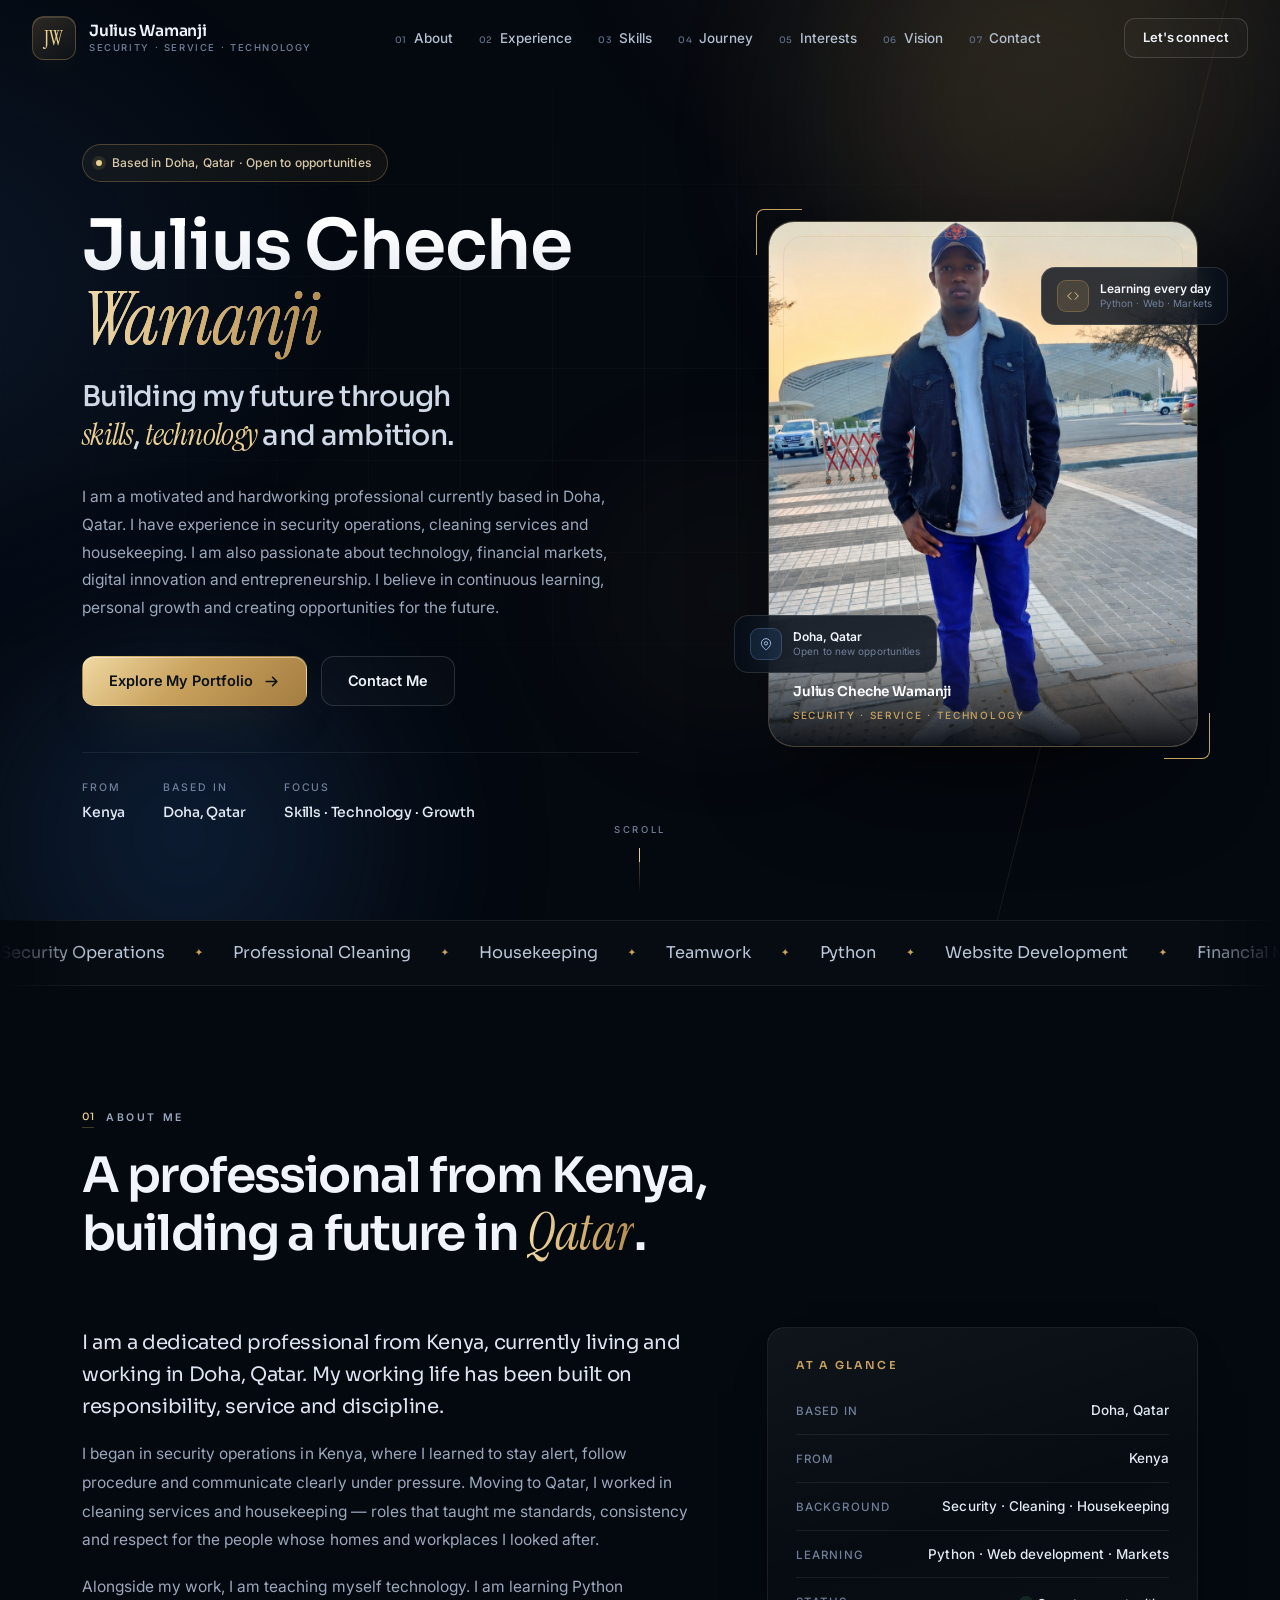
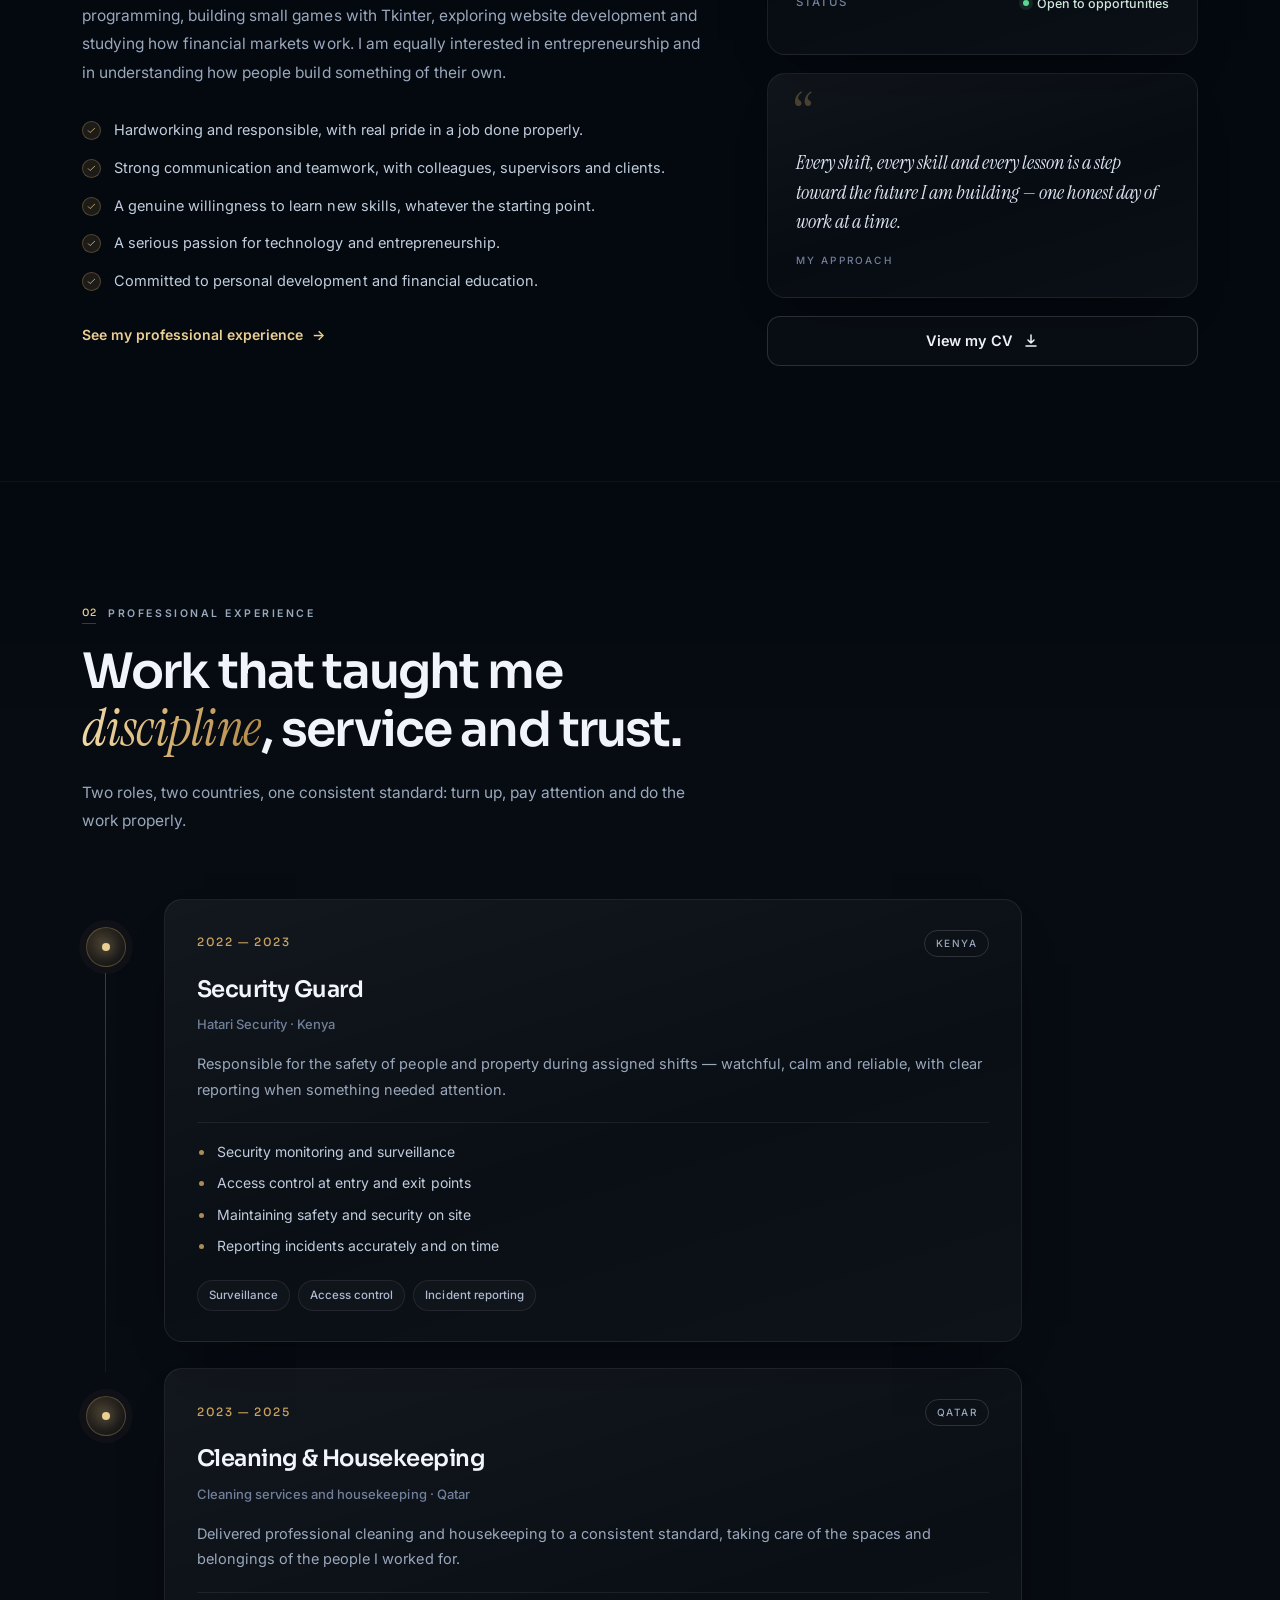
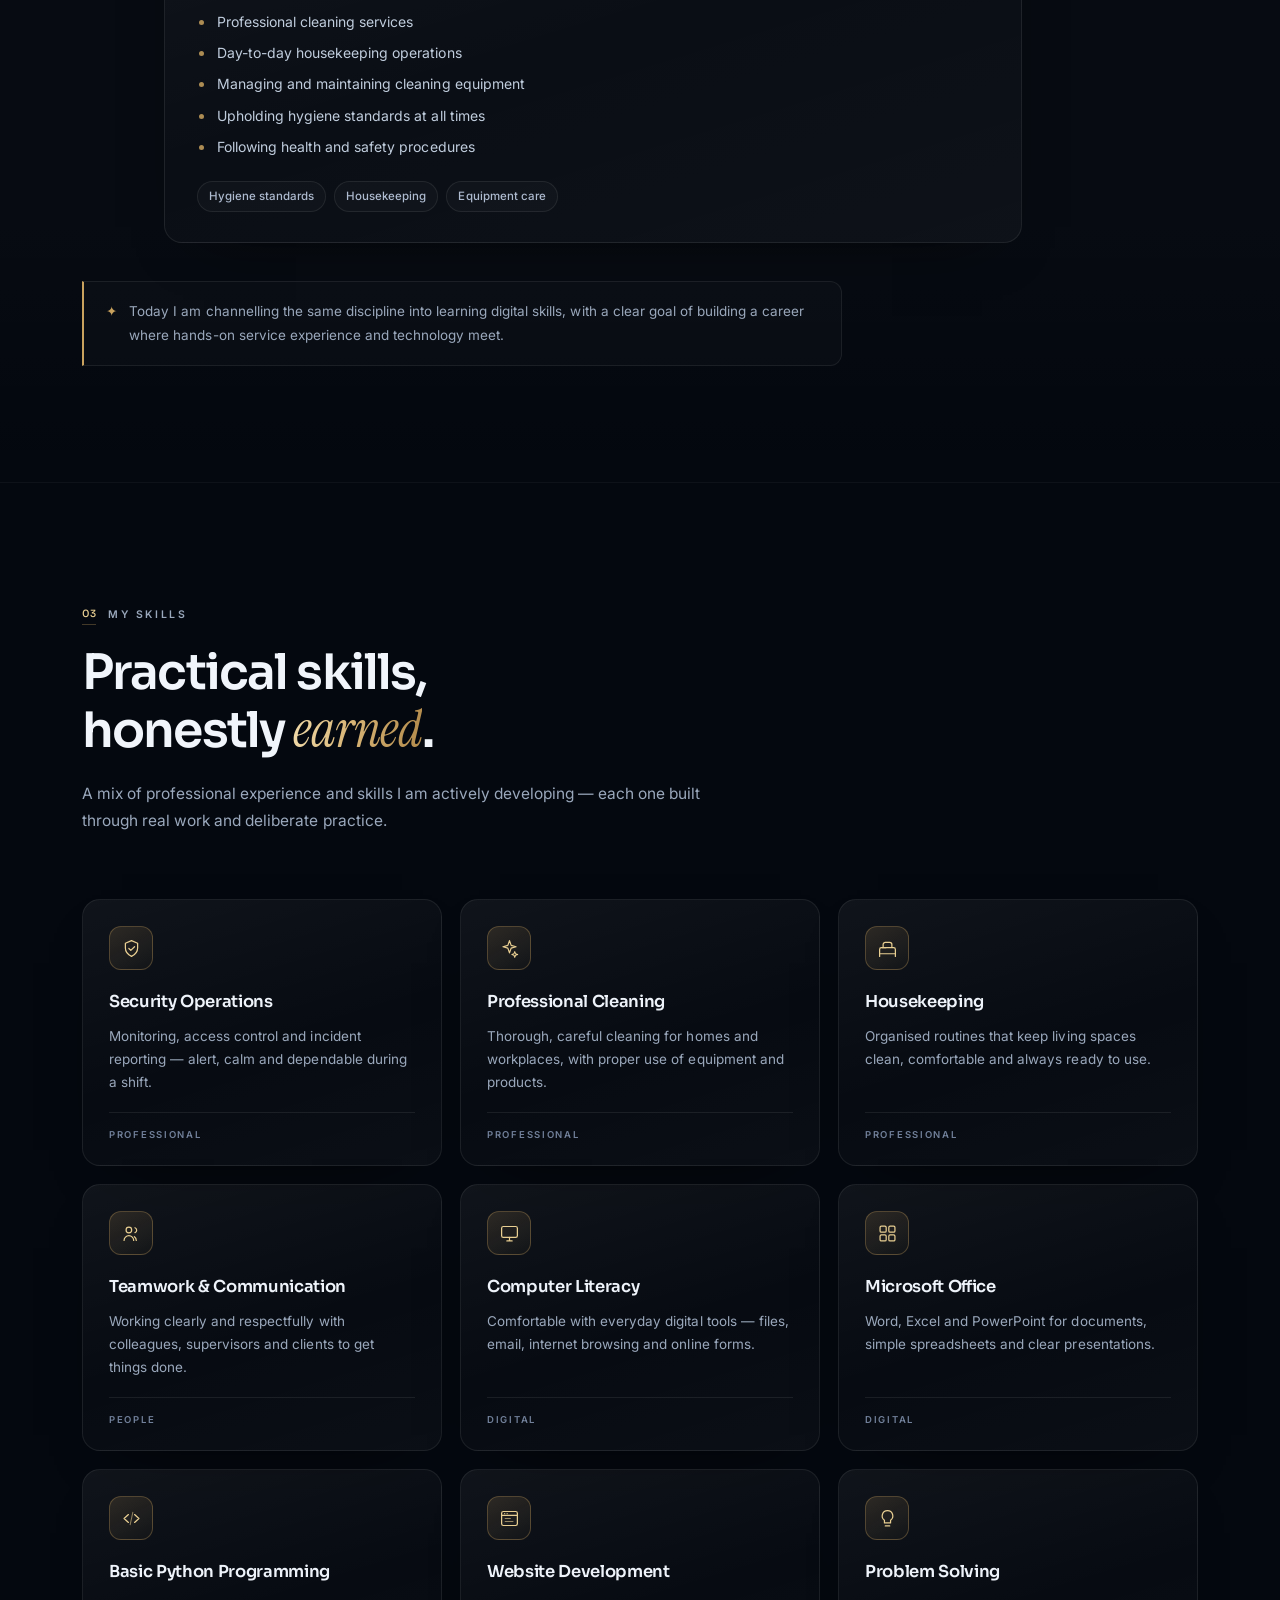
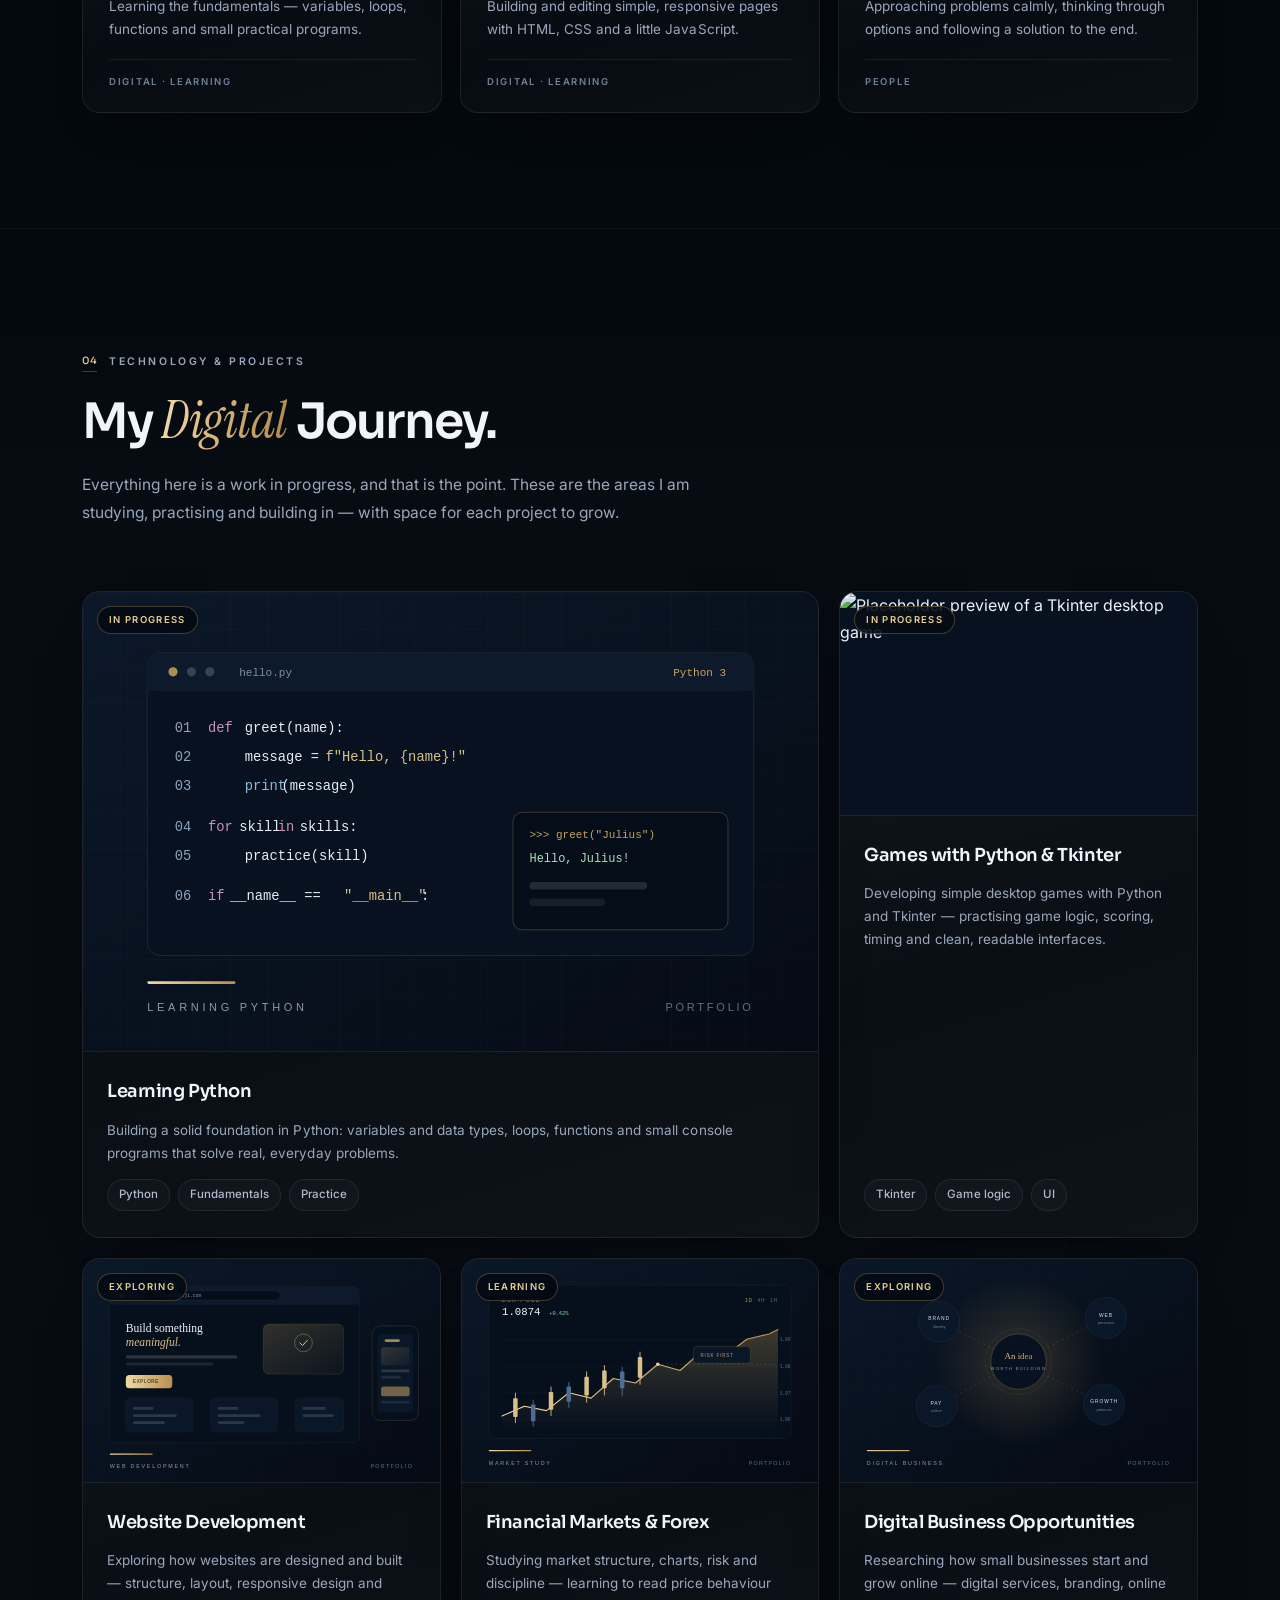
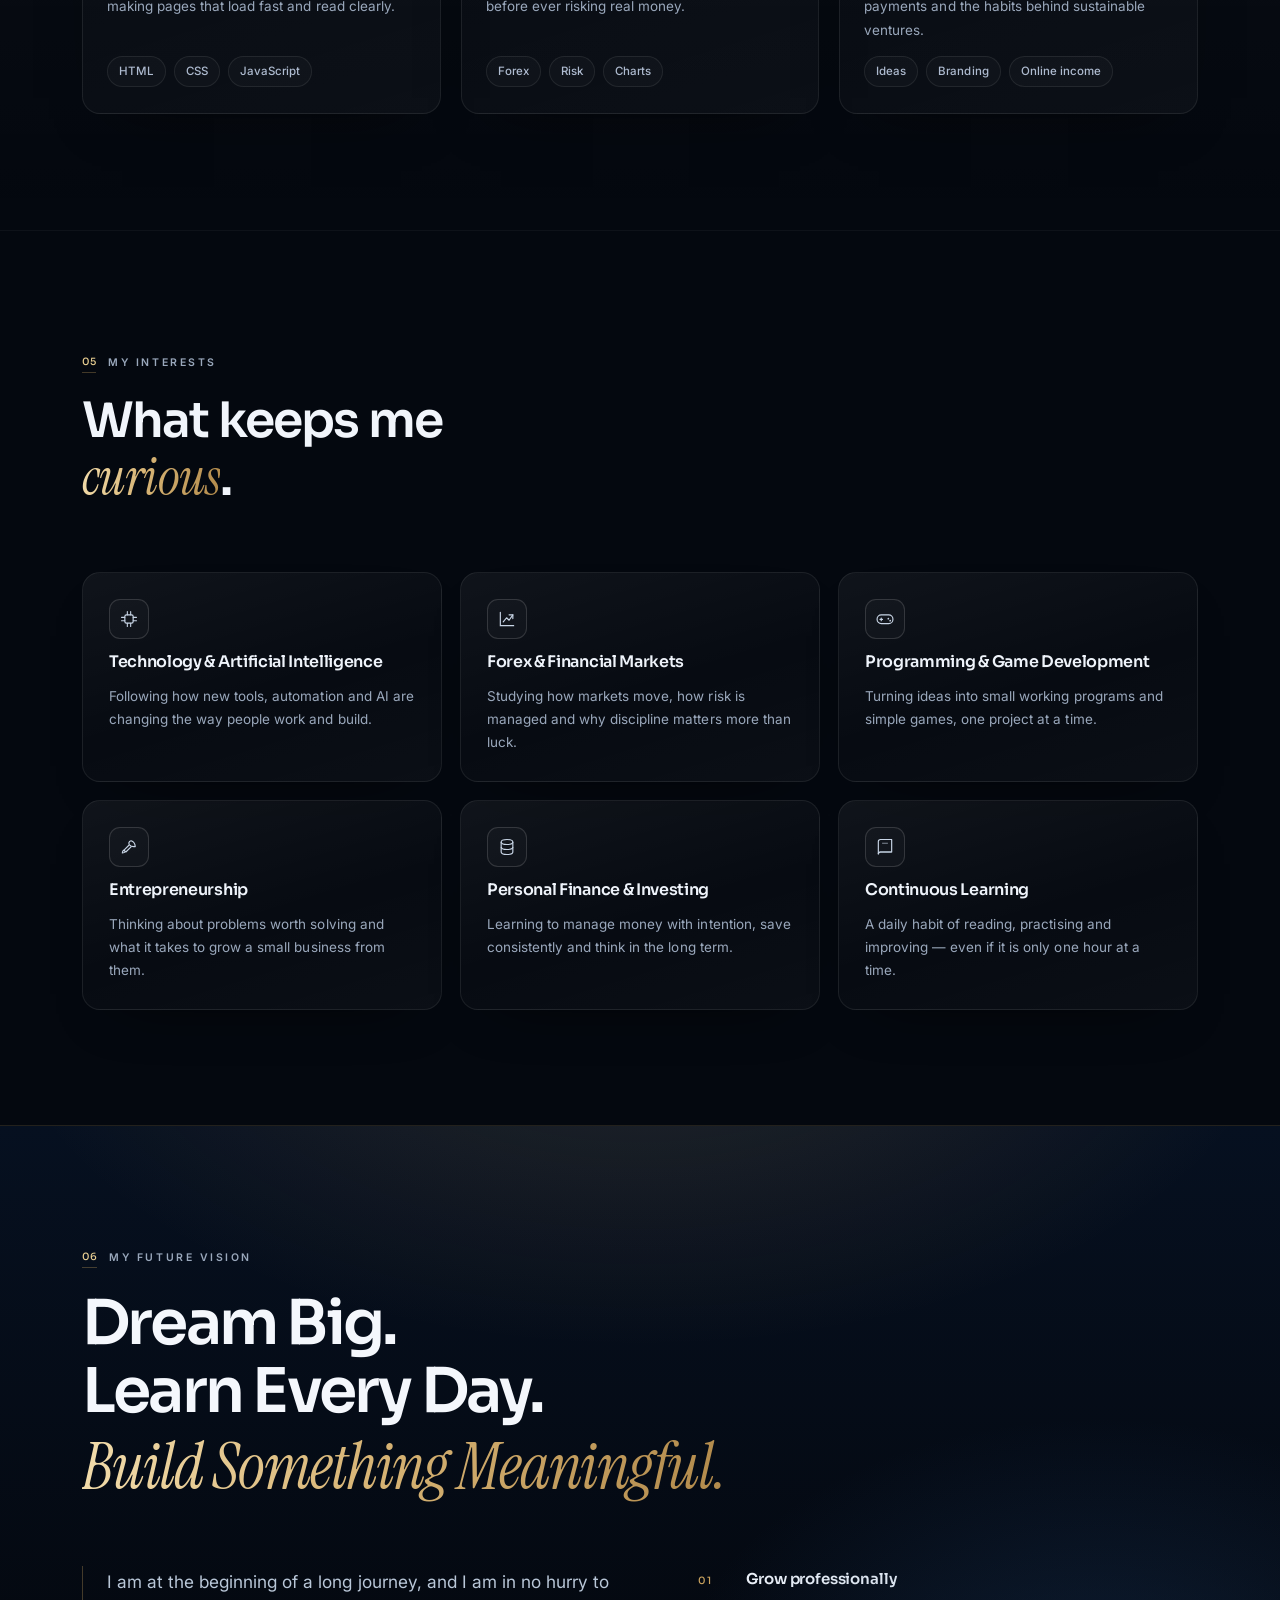
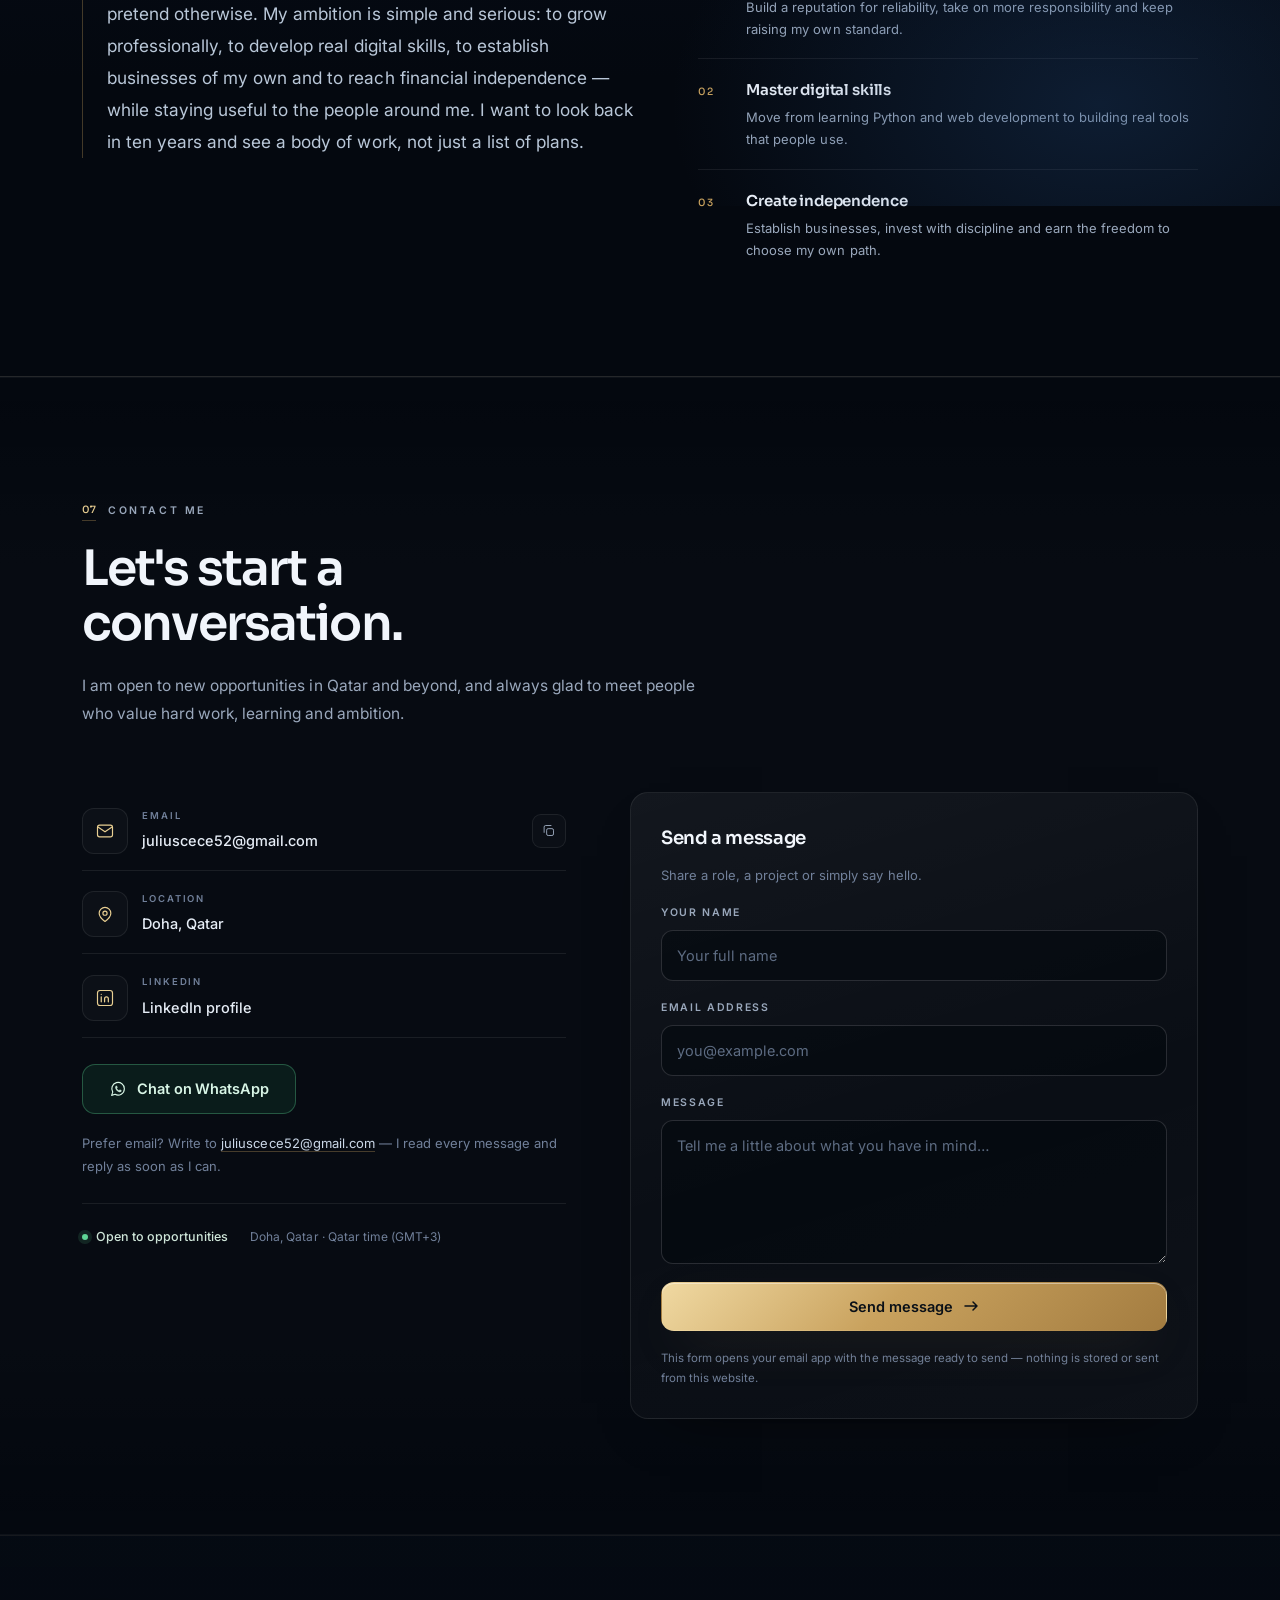
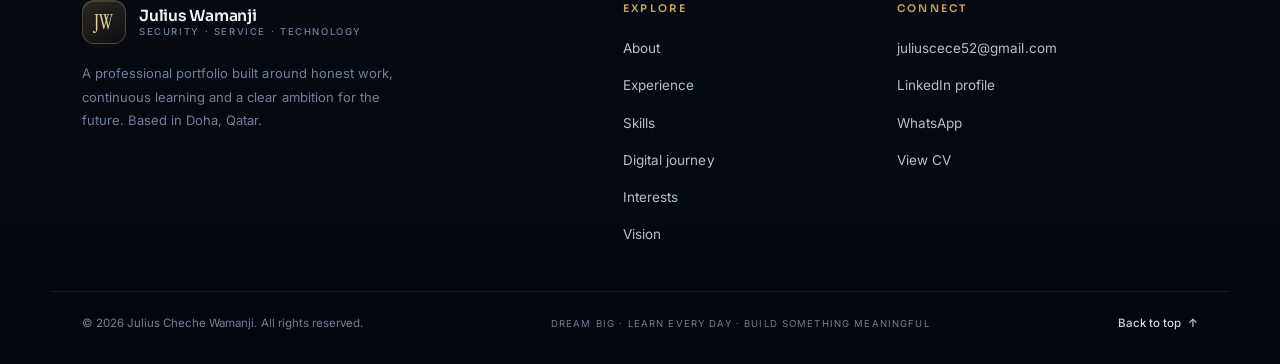
==== commit 847a69c8: "Add files via upload" ====
--- a/index.html
+++ b/index.html
@@ -17,11 +17,11 @@
   <meta property="og:type" content="website" />
   <meta property="og:title" content="Julius Cheche Wamanji — Security Professional &amp; Digital Learner" />
   <meta property="og:description" content="Building my future through skills, technology and ambition. Security operations, housekeeping and a growing digital skill set — based in Doha, Qatar." />
-  <meta property="og:image" content="assets/portrait.svg" />
+  <meta property="og:image" content="Young%20man%20in%20sunset%20street%20style.png" />
   <meta name="twitter:card" content="summary_large_image" />
   <meta name="twitter:title" content="Julius Cheche Wamanji — Security Professional &amp; Digital Learner" />
   <meta name="twitter:description" content="Building my future through skills, technology and ambition. Based in Doha, Qatar." />
-  <meta name="twitter:image" content="assets/portrait.svg" />
+  <meta name="twitter:image" content="Young%20man%20in%20sunset%20street%20style.png" />
 
   <link rel="icon" type="image/svg+xml" href="assets/favicon.svg" />
   <link rel="preconnect" href="https://fonts.googleapis.com" />
@@ -159,10 +159,11 @@
             <figure class="portrait-frame">
               <span class="portrait-ring" aria-hidden="true"></span>
               <span class="portrait-glow" aria-hidden="true"></span>
-              <!-- PROFILE PHOTO: replace assets/portrait.svg with a real photograph
-                   (e.g. assets/portrait.jpg) and update the src below. -->
-              <img class="portrait" src="assets/portrait.svg" width="720" height="880"
-                   alt="Portrait placeholder for Julius Cheche Wamanji" fetchpriority="high" />
+              <!-- PROFILE PHOTO: file lives in the project root.
+                   Move it into assets/ later if you prefer a tidier folder. -->
+              <img class="portrait" src="Young%20man%20in%20sunset%20street%20style.png"
+                   width="720" height="880"
+                   alt="Julius Cheche Wamanji — sunset street-style portrait" fetchpriority="high" />
               <figcaption class="portrait-caption">
                 <span class="portrait-name">Julius Cheche Wamanji</span>
                 <span class="portrait-role">Security &middot; Service &middot; Technology</span>
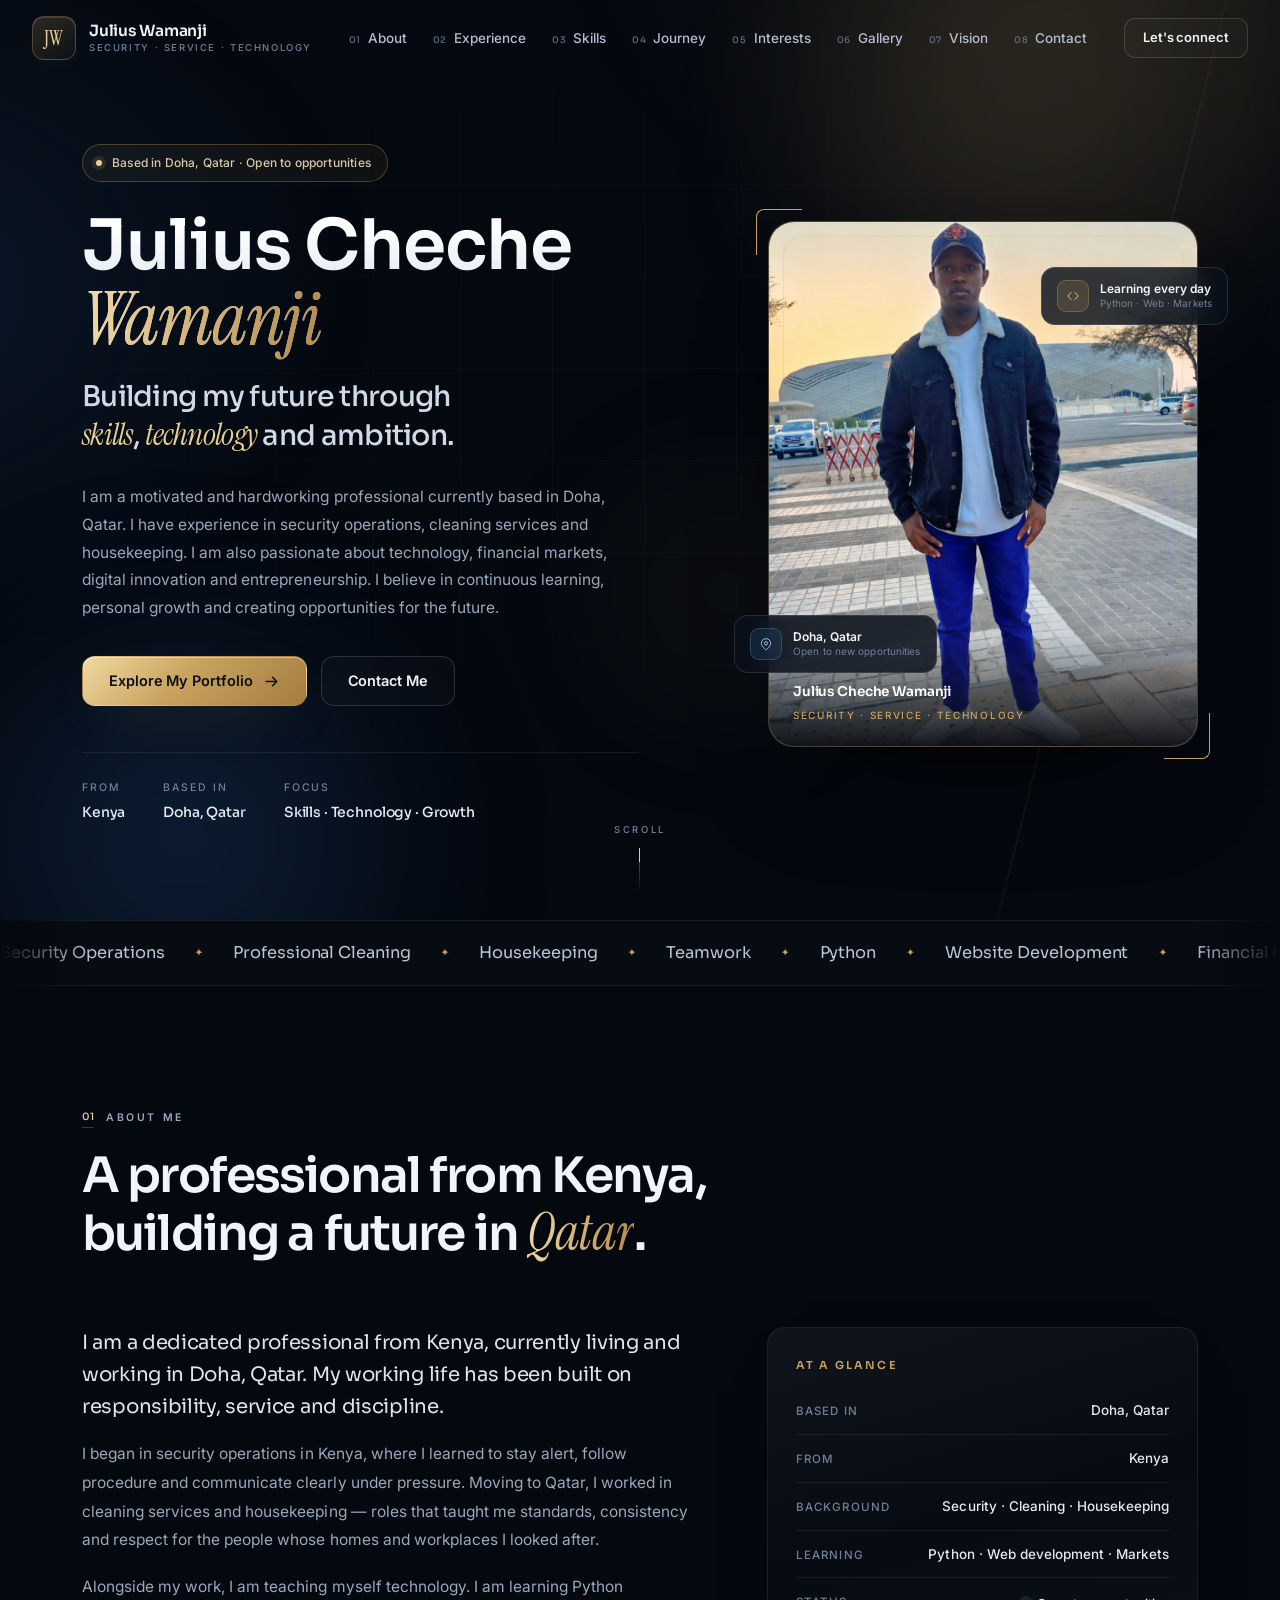
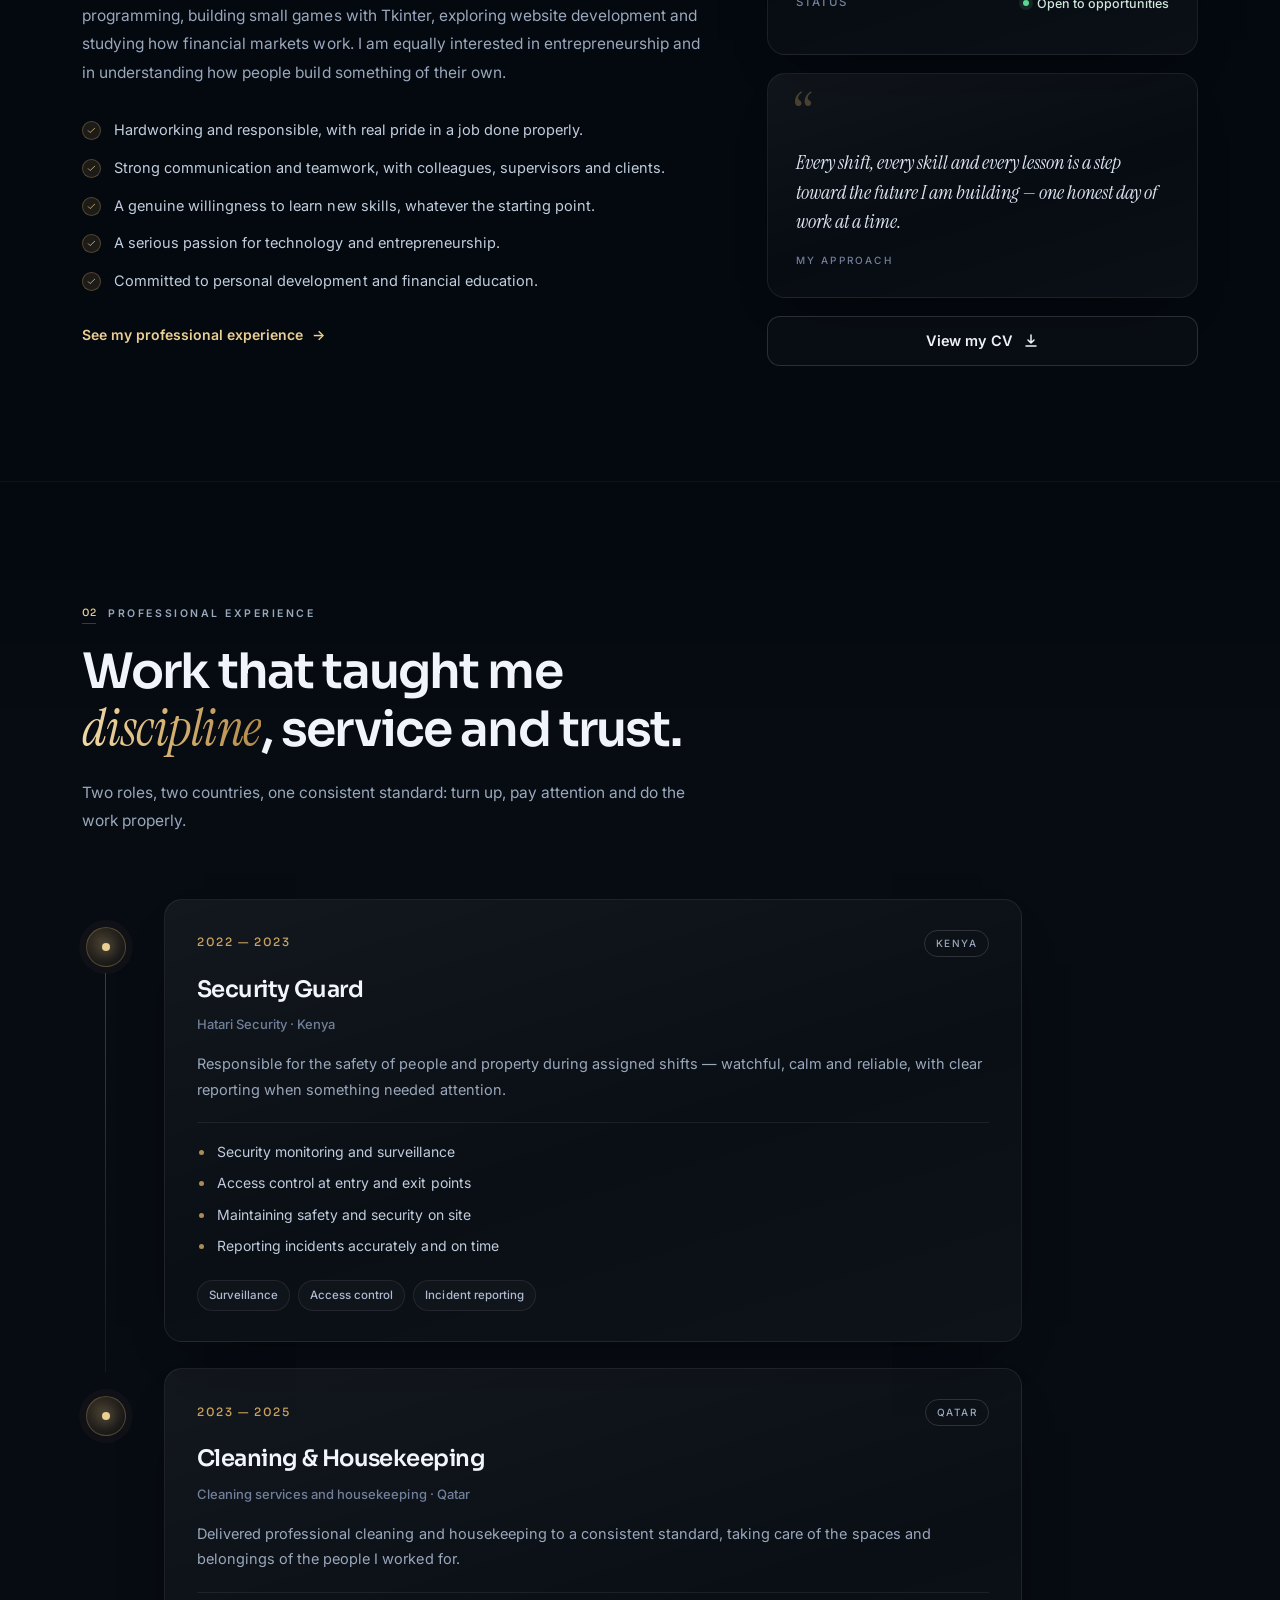
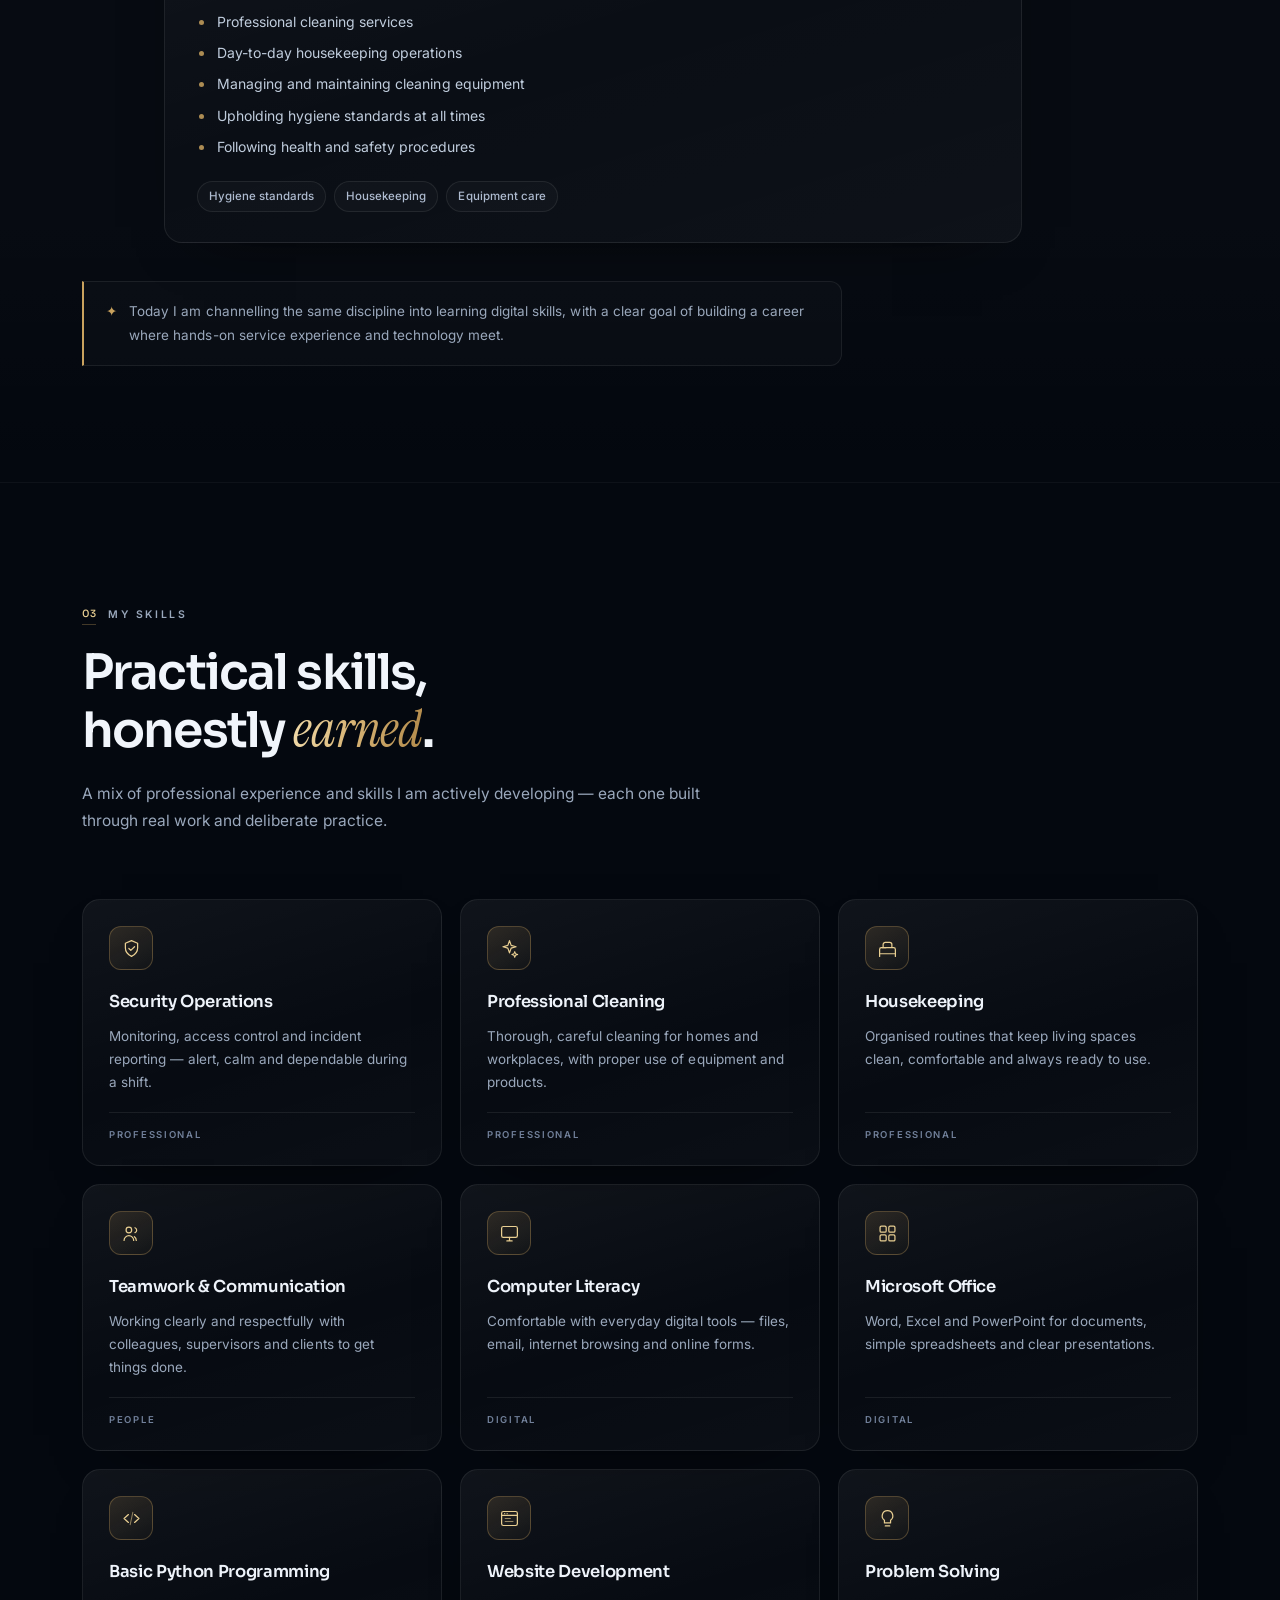
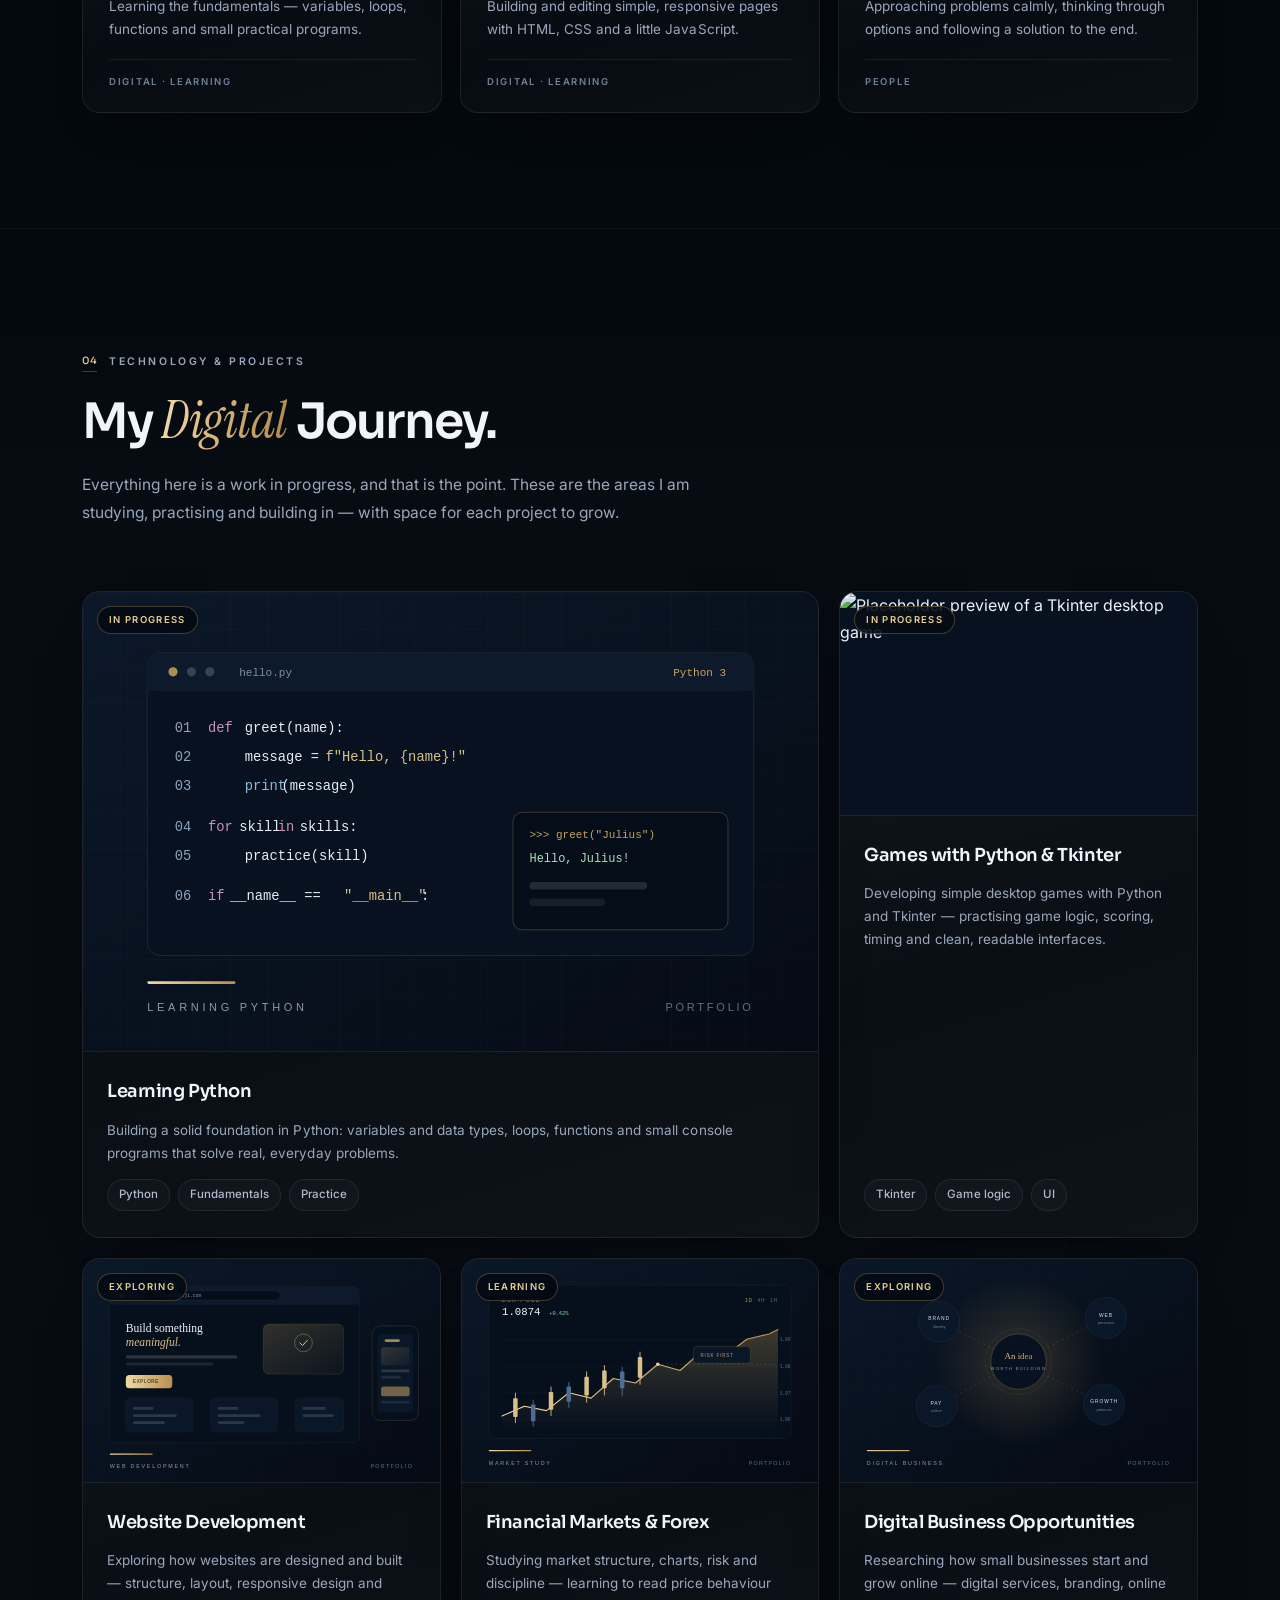
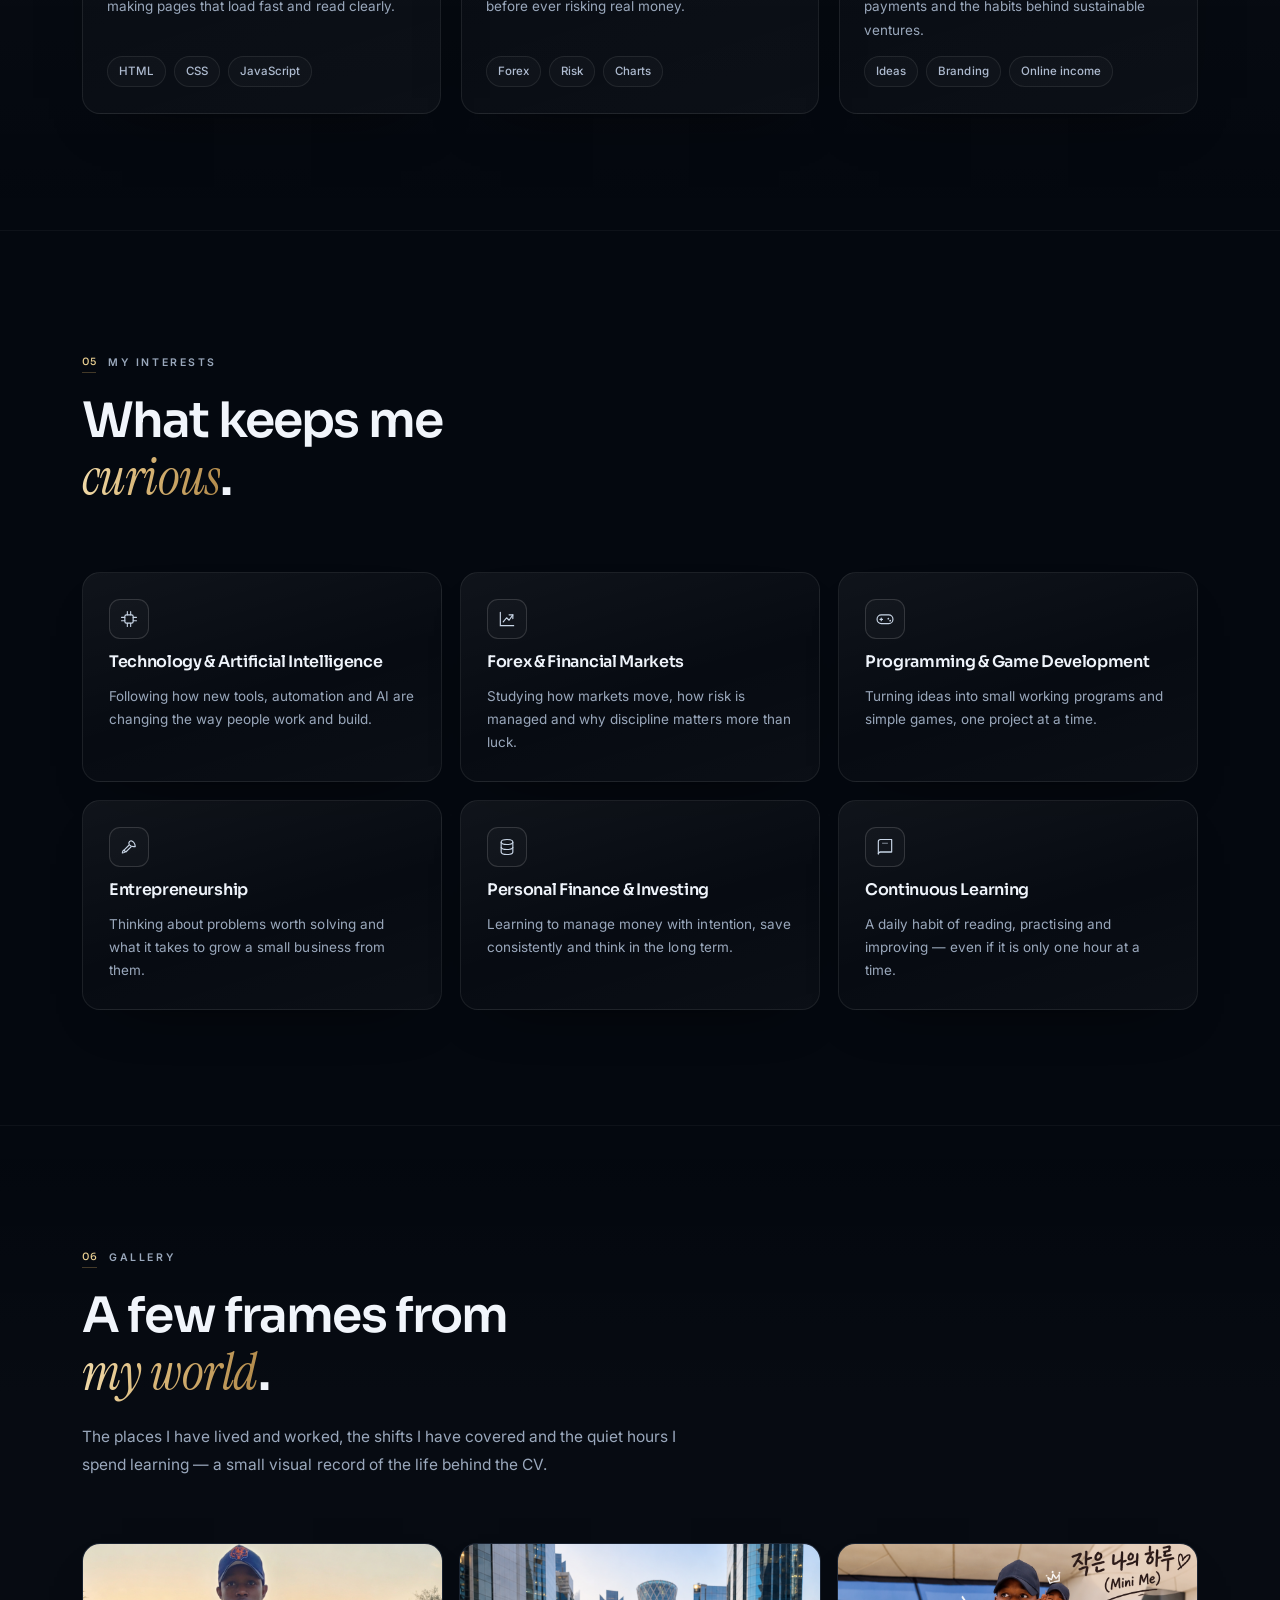
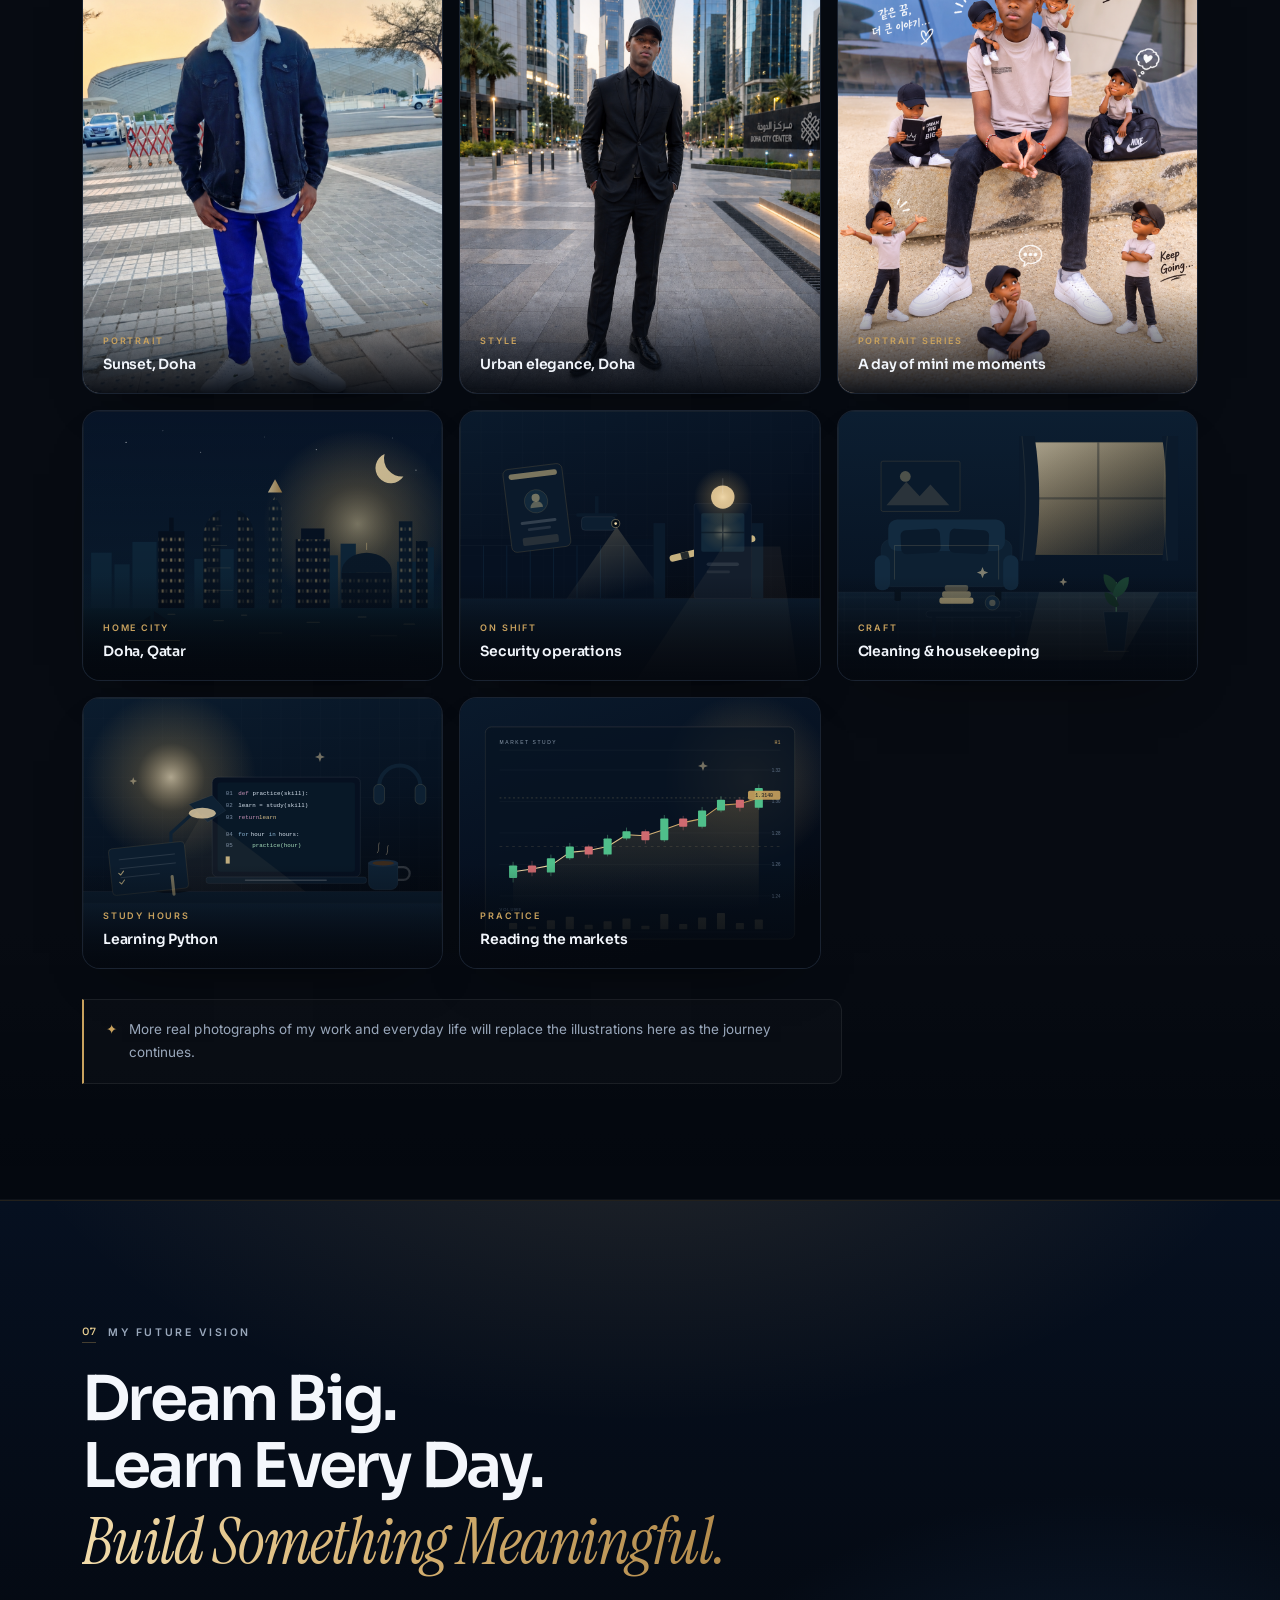
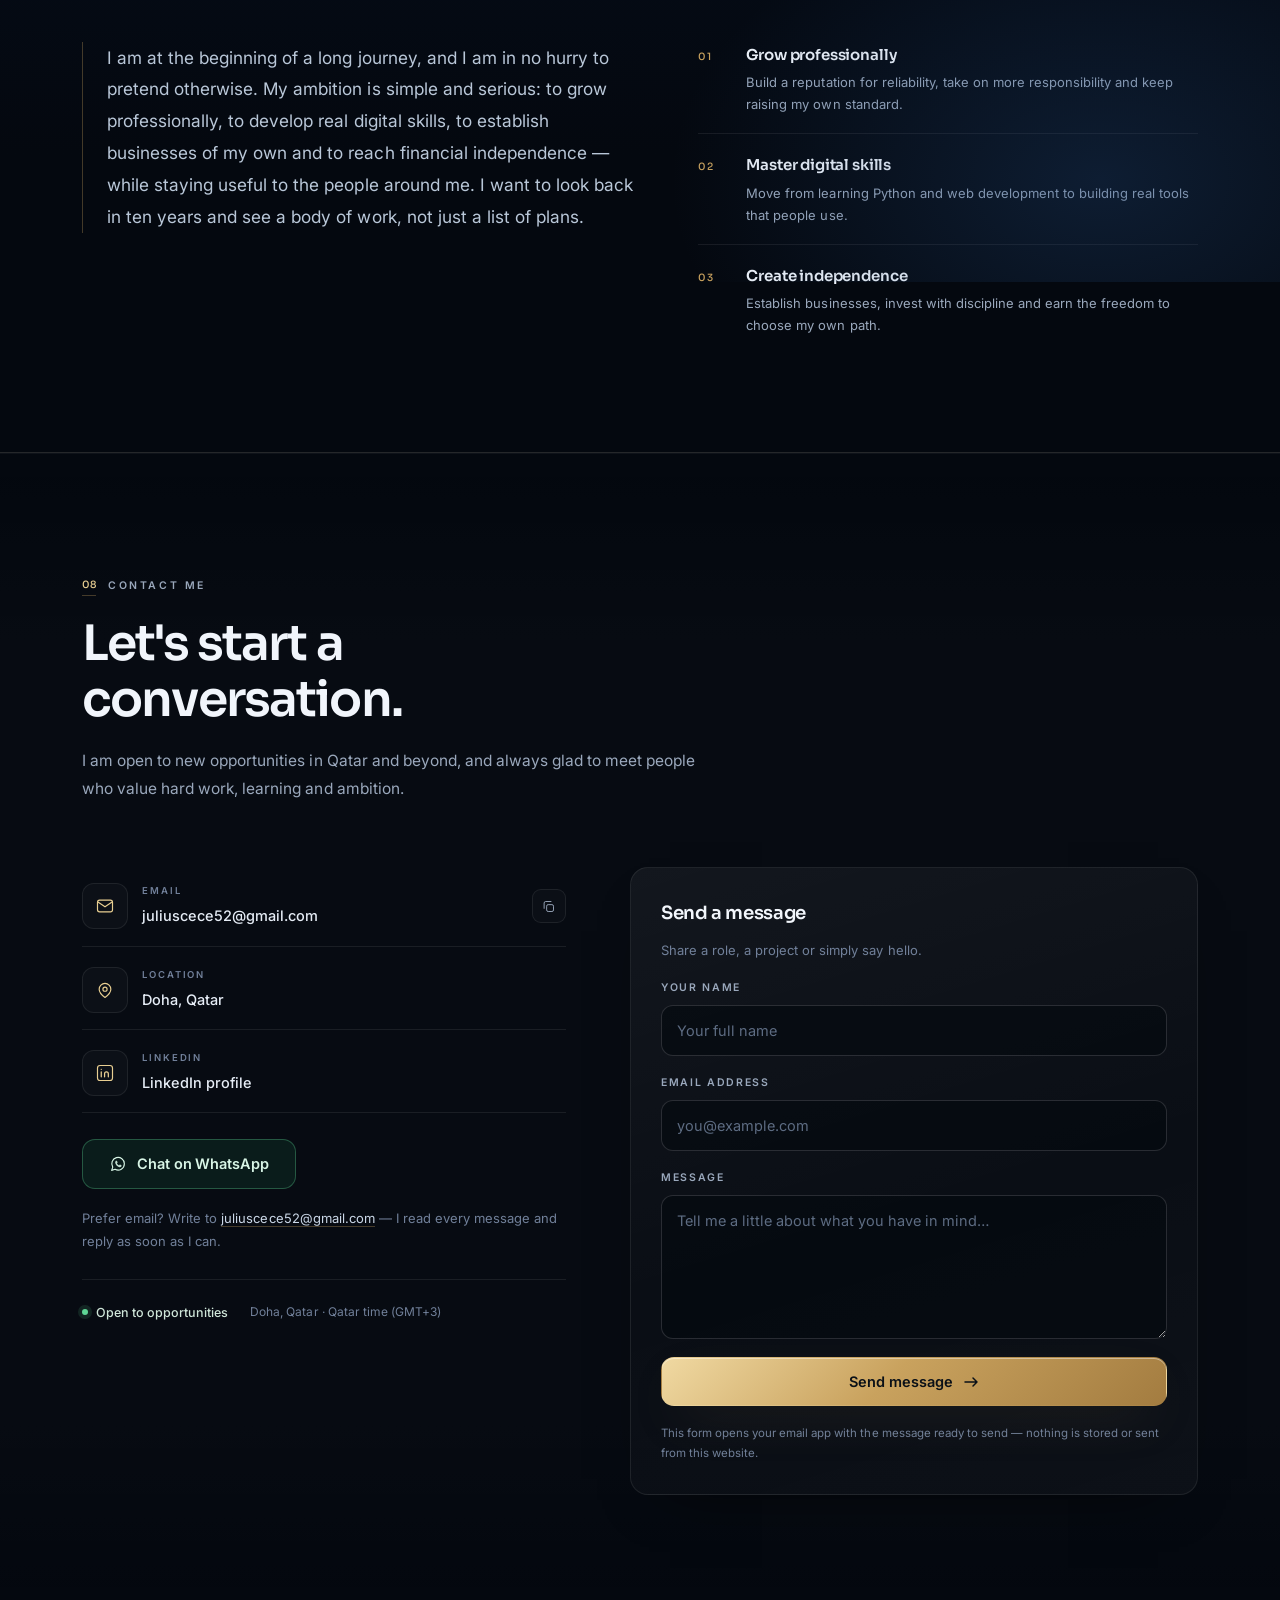
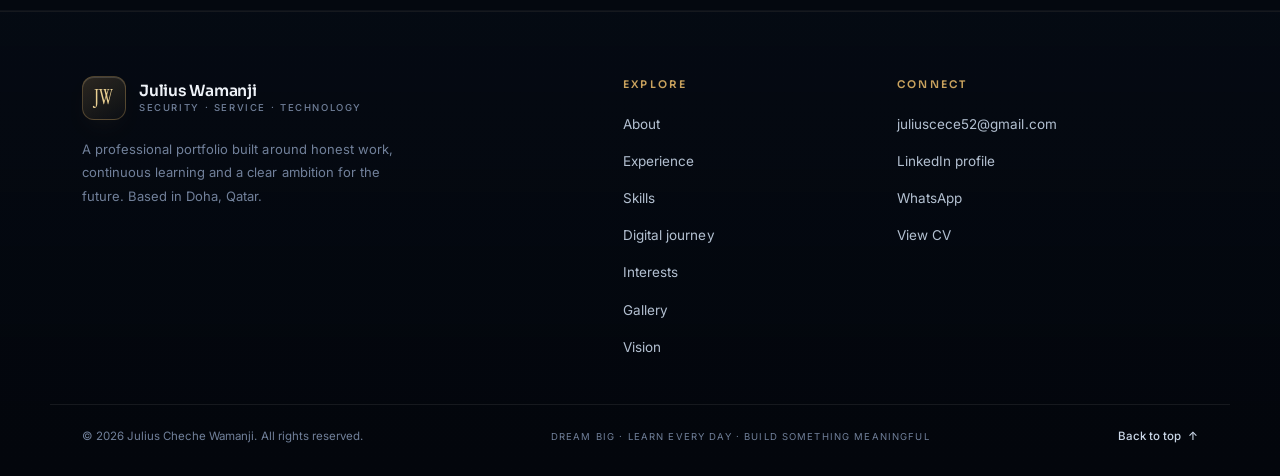
==== commit 06b8b6f0: "Add files via upload" ====
--- a/index.html
+++ b/index.html
@@ -86,8 +86,9 @@
           <li><a href="#skills"><span>03</span>Skills</a></li>
           <li><a href="#journey"><span>04</span>Journey</a></li>
           <li><a href="#interests"><span>05</span>Interests</a></li>
-          <li><a href="#vision"><span>06</span>Vision</a></li>
-          <li><a href="#contact"><span>07</span>Contact</a></li>
+          <li><a href="#gallery"><span>06</span>Gallery</a></li>
+          <li><a href="#vision"><span>07</span>Vision</a></li>
+          <li><a href="#contact"><span>08</span>Contact</a></li>
         </ul>
 
         <div class="nav-foot">
@@ -632,12 +633,109 @@
       </div>
     </section>
 
+    <!-- ==================== GALLERY ====================
+         To use your own photographs, drop the files into assets/ and change the
+         src of the matching <img> below (a 4:3 crop around 800 × 600 works best).
+         ==================================================================== -->
+    <section class="section section-alt" id="gallery">
+      <div class="container">
+        <header class="section-head reveal">
+          <span class="eyebrow"><i>06</i>Gallery</span>
+          <h2 class="section-title">A few frames from<br /><em>my world</em>.</h2>
+          <p class="section-sub">
+            The places I have lived and worked, the shifts I have covered and the quiet hours I spend
+            learning &mdash; a small visual record of the life behind the CV.
+          </p>
+        </header>
+
+        <div class="gallery-grid">
+          <figure class="gallery-item is-photo reveal">
+            <img src="Young%20man%20in%20sunset%20street%20style.png" loading="lazy"
+                 alt="Julius Cheche Wamanji photographed at sunset on a street in Doha" />
+            <figcaption>
+              <span class="gallery-tag">Portrait</span>
+              <b>Sunset, Doha</b>
+            </figcaption>
+          </figure>
+
+          <figure class="gallery-item is-photo reveal" style="--d:60ms">
+            <img src="Urban%20elegance%20in%20Doha%20at%20dusk.png" loading="lazy"
+                 alt="Julius Cheche Wamanji in an urban setting in Doha at dusk" />
+            <figcaption>
+              <span class="gallery-tag">Style</span>
+              <b>Urban elegance, Doha</b>
+            </figcaption>
+          </figure>
+
+          <figure class="gallery-item is-photo reveal" style="--d:120ms">
+            <img src="A%20Day%20of%20Mini%20Me%20Moments.png" loading="lazy"
+                 alt="A day of mini me moments — a playful set of miniature portraits" />
+            <figcaption>
+              <span class="gallery-tag">Portrait series</span>
+              <b>A day of mini me moments</b>
+            </figcaption>
+          </figure>
+
+          <figure class="gallery-item reveal">
+            <img src="assets/gallery-doha.svg" width="800" height="600" loading="lazy"
+                 alt="Illustration of the Doha skyline at dusk over the water" />
+            <figcaption>
+              <span class="gallery-tag">Home city</span>
+              <b>Doha, Qatar</b>
+            </figcaption>
+          </figure>
+
+          <figure class="gallery-item reveal" style="--d:60ms">
+            <img src="assets/gallery-security.svg" width="800" height="600" loading="lazy"
+                 alt="Illustration of a guarded entrance at night with a CCTV camera" />
+            <figcaption>
+              <span class="gallery-tag">On shift</span>
+              <b>Security operations</b>
+            </figcaption>
+          </figure>
+
+          <figure class="gallery-item reveal" style="--d:120ms">
+            <img src="assets/gallery-home.svg" width="800" height="600" loading="lazy"
+                 alt="Illustration of a tidy, freshly cleaned living room" />
+            <figcaption>
+              <span class="gallery-tag">Craft</span>
+              <b>Cleaning &amp; housekeeping</b>
+            </figcaption>
+          </figure>
+
+          <figure class="gallery-item reveal">
+            <img src="assets/gallery-desk.svg" width="800" height="600" loading="lazy"
+                 alt="Illustration of a desk with a laptop showing Python code, a notebook and a mug of coffee" />
+            <figcaption>
+              <span class="gallery-tag">Study hours</span>
+              <b>Learning Python</b>
+            </figcaption>
+          </figure>
+
+          <figure class="gallery-item reveal" style="--d:120ms">
+            <img src="assets/gallery-market.svg" width="800" height="600" loading="lazy"
+                 alt="Illustration of a price chart with candlesticks and a rising trend line" />
+            <figcaption>
+              <span class="gallery-tag">Practice</span>
+              <b>Reading the markets</b>
+            </figcaption>
+          </figure>
+        </div>
+
+        <p class="gallery-note reveal">
+          <span aria-hidden="true">&#10022;</span>
+          More real photographs of my work and everyday life will replace the illustrations here as the
+          journey continues.
+        </p>
+      </div>
+    </section>
+
     <!-- ==================== FUTURE VISION ==================== -->
     <section class="section vision" id="vision">
       <div class="vision-glow" aria-hidden="true"></div>
       <div class="container">
         <header class="section-head vision-head reveal">
-          <span class="eyebrow"><i>06</i>My future vision</span>
+          <span class="eyebrow"><i>07</i>My future vision</span>
           <h2 class="vision-title">
             Dream Big.<br />
             Learn Every Day.<br />
@@ -679,7 +777,7 @@
     <section class="section section-alt" id="contact">
       <div class="container">
         <header class="section-head reveal">
-          <span class="eyebrow"><i>07</i>Contact me</span>
+          <span class="eyebrow"><i>08</i>Contact me</span>
           <h2 class="section-title">Let's start a<br />conversation.</h2>
           <p class="section-sub">
             I am open to new opportunities in Qatar and beyond, and always glad to meet people who value
@@ -818,6 +916,7 @@
           <li><a href="#skills">Skills</a></li>
           <li><a href="#journey">Digital journey</a></li>
           <li><a href="#interests">Interests</a></li>
+          <li><a href="#gallery">Gallery</a></li>
           <li><a href="#vision">Vision</a></li>
         </ul>
       </nav>
--- a/styles.css
+++ b/styles.css
@@ -1301,6 +1301,78 @@
   color: #eef3fa;
 }
 .interest-card p { font-size: 13.5px; line-height: 1.72; color: var(--muted); }
+
+/* ================================================================= gallery */
+.gallery-grid {
+  display: grid;
+  grid-template-columns: repeat(3, minmax(0, 1fr));
+  gap: 16px;
+}
+.gallery-item {
+  position: relative;
+  overflow: hidden;
+  border: 1px solid var(--line);
+  border-radius: var(--radius);
+  background: var(--navy);
+  box-shadow: var(--shadow-card);
+  transition: transform 0.45s var(--ease), border-color 0.45s var(--ease), box-shadow 0.45s var(--ease);
+}
+.gallery-item:hover {
+  transform: translateY(-4px);
+  border-color: var(--gold-line);
+  box-shadow: 0 38px 84px -48px #000;
+}
+.gallery-item img {
+  width: 100%;
+  aspect-ratio: 4 / 3;
+  object-fit: cover;
+  transition: transform 0.9s var(--ease);
+}
+.gallery-item:hover img { transform: scale(1.04); }
+.gallery-item.is-photo img {
+  aspect-ratio: 4 / 5;
+  object-position: center 30%;
+}
+.gallery-item figcaption {
+  position: absolute;
+  inset: auto 0 0 0;
+  z-index: 2;
+  display: flex;
+  flex-direction: column;
+  gap: 5px;
+  padding: 44px 20px 16px;
+  background: linear-gradient(to top, rgba(4, 8, 15, 0.94), rgba(4, 8, 15, 0.4) 60%, transparent);
+}
+.gallery-tag {
+  font-size: 9px;
+  font-weight: 600;
+  letter-spacing: 0.2em;
+  text-transform: uppercase;
+  color: var(--gold);
+}
+.gallery-item b {
+  font-family: var(--font-display);
+  font-size: 14px;
+  font-weight: 600;
+  letter-spacing: -0.015em;
+  color: #f2f6fc;
+}
+.gallery-note {
+  display: flex;
+  align-items: flex-start;
+  gap: 12px;
+  max-width: 760px;
+  margin-top: 30px;
+  padding: 18px 22px;
+  border: 1px solid var(--line);
+  border-left: 2px solid var(--gold);
+  border-radius: 0 var(--radius-sm) var(--radius-sm) 0;
+  background: rgba(255, 255, 255, 0.02);
+  font-size: 13.5px;
+  line-height: 1.75;
+  color: var(--muted);
+}
+.gallery-note span { color: var(--gold); }
 
 /* ================================================================== vision */
 .vision {
@@ -1705,6 +1777,9 @@
   .journey-grid { grid-template-columns: repeat(2, minmax(0, 1fr)); }
   .project-card.is-featured { grid-column: span 2; }
 
+  .gallery-grid { grid-template-columns: repeat(2, minmax(0, 1fr)); }
+  .gallery-item.is-photo img { aspect-ratio: 4 / 3; }
+
   .vision-body { grid-template-columns: minmax(0, 1fr); }
   .contact-grid { grid-template-columns: minmax(0, 1fr); }
   .contact-form-wrap { order: 2; }
@@ -1742,6 +1817,8 @@
   .journey-grid { grid-template-columns: minmax(0, 1fr); }
   .project-card.is-featured { grid-column: auto; }
 
+  .gallery-grid { grid-template-columns: minmax(0, 1fr); gap: 14px; }
+
   .contact-form { padding: 24px 22px; }
   .contact-list li { grid-template-columns: 40px minmax(0, 1fr) auto; gap: 12px; }
   .contact-ico { width: 40px; height: 40px; }
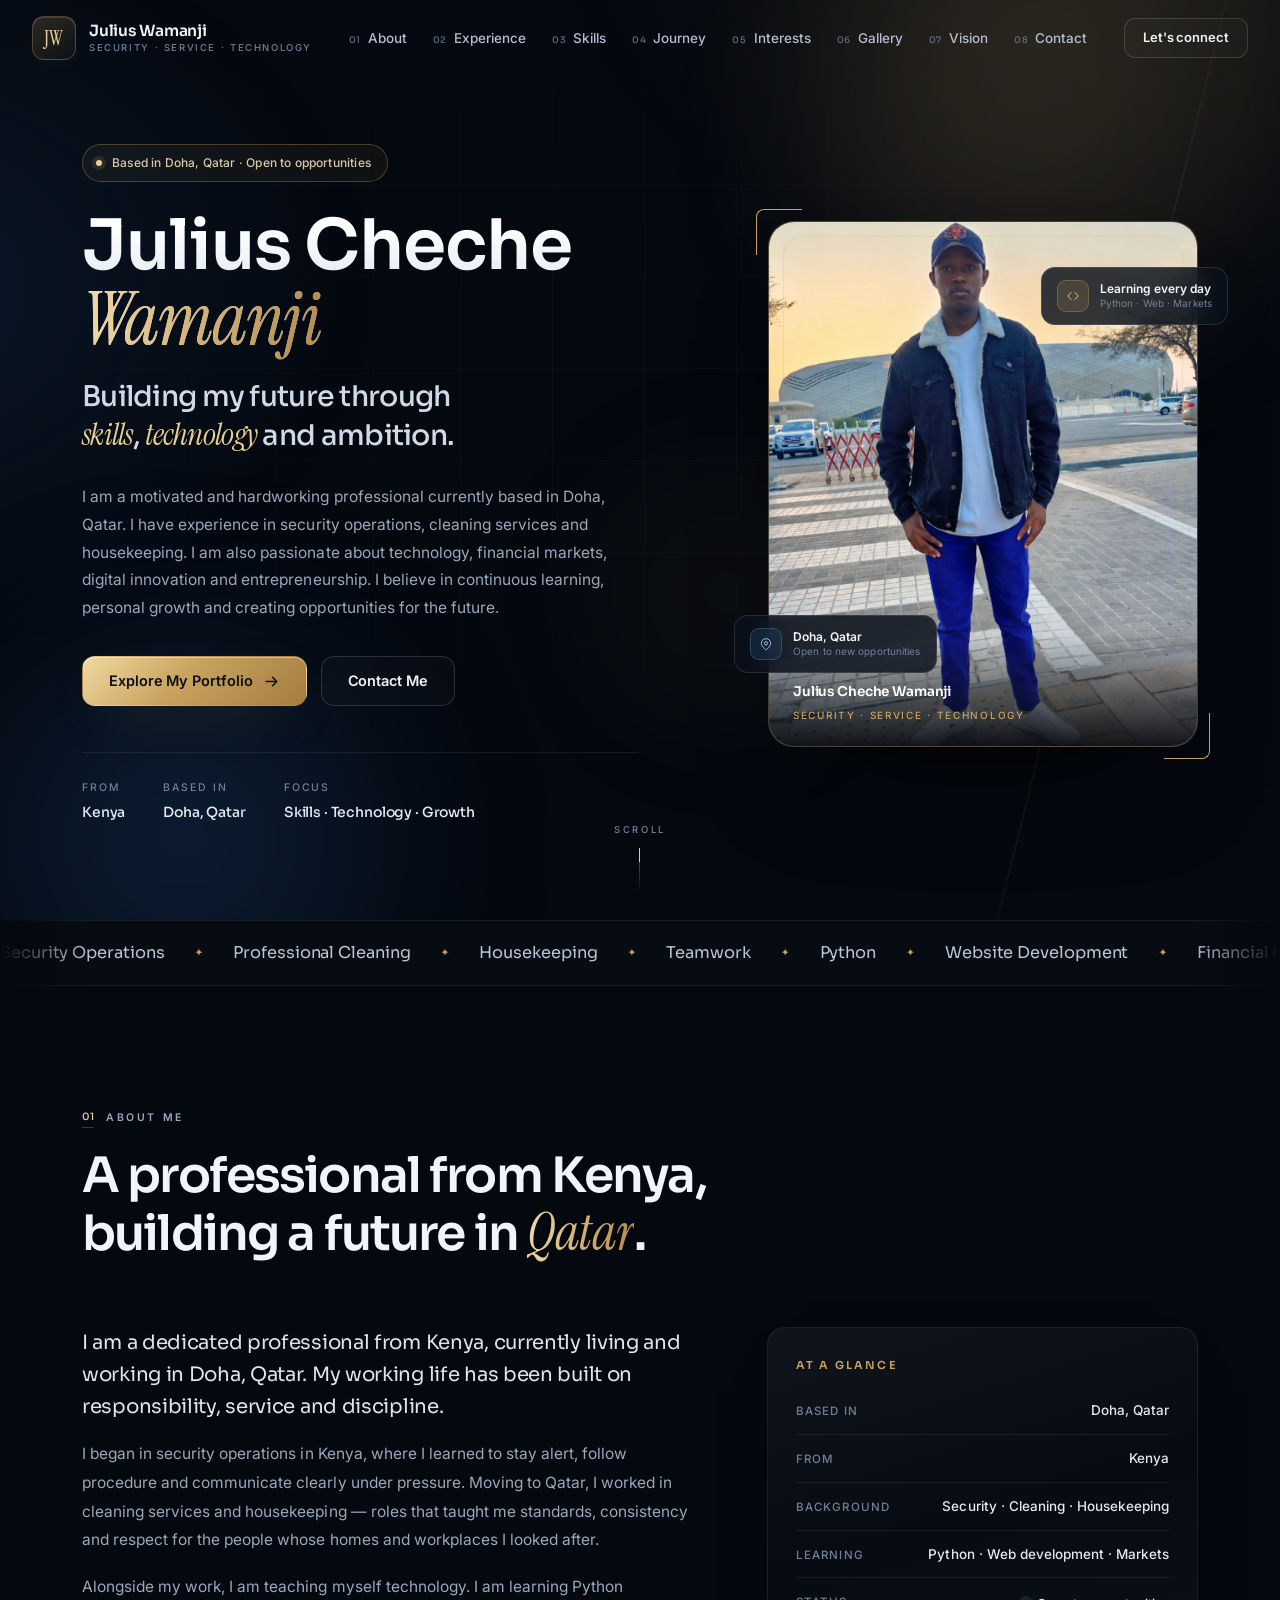
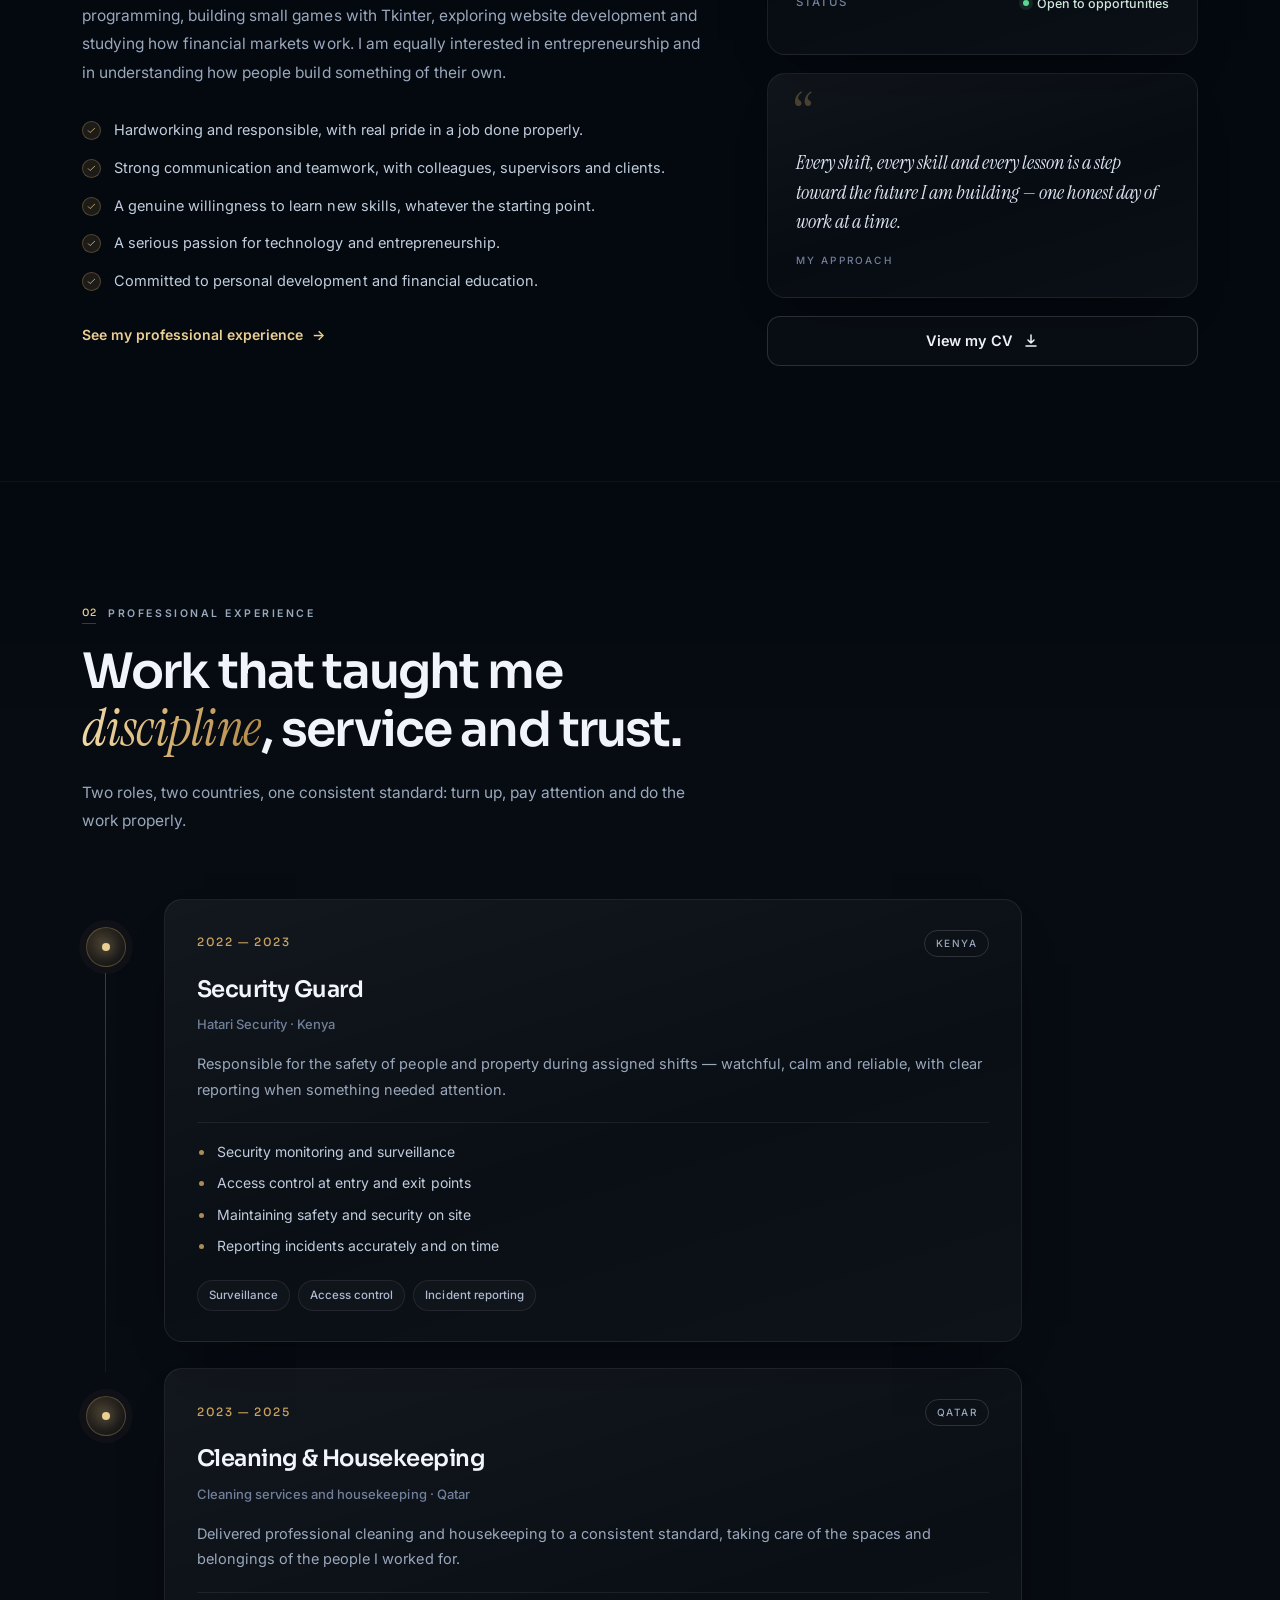
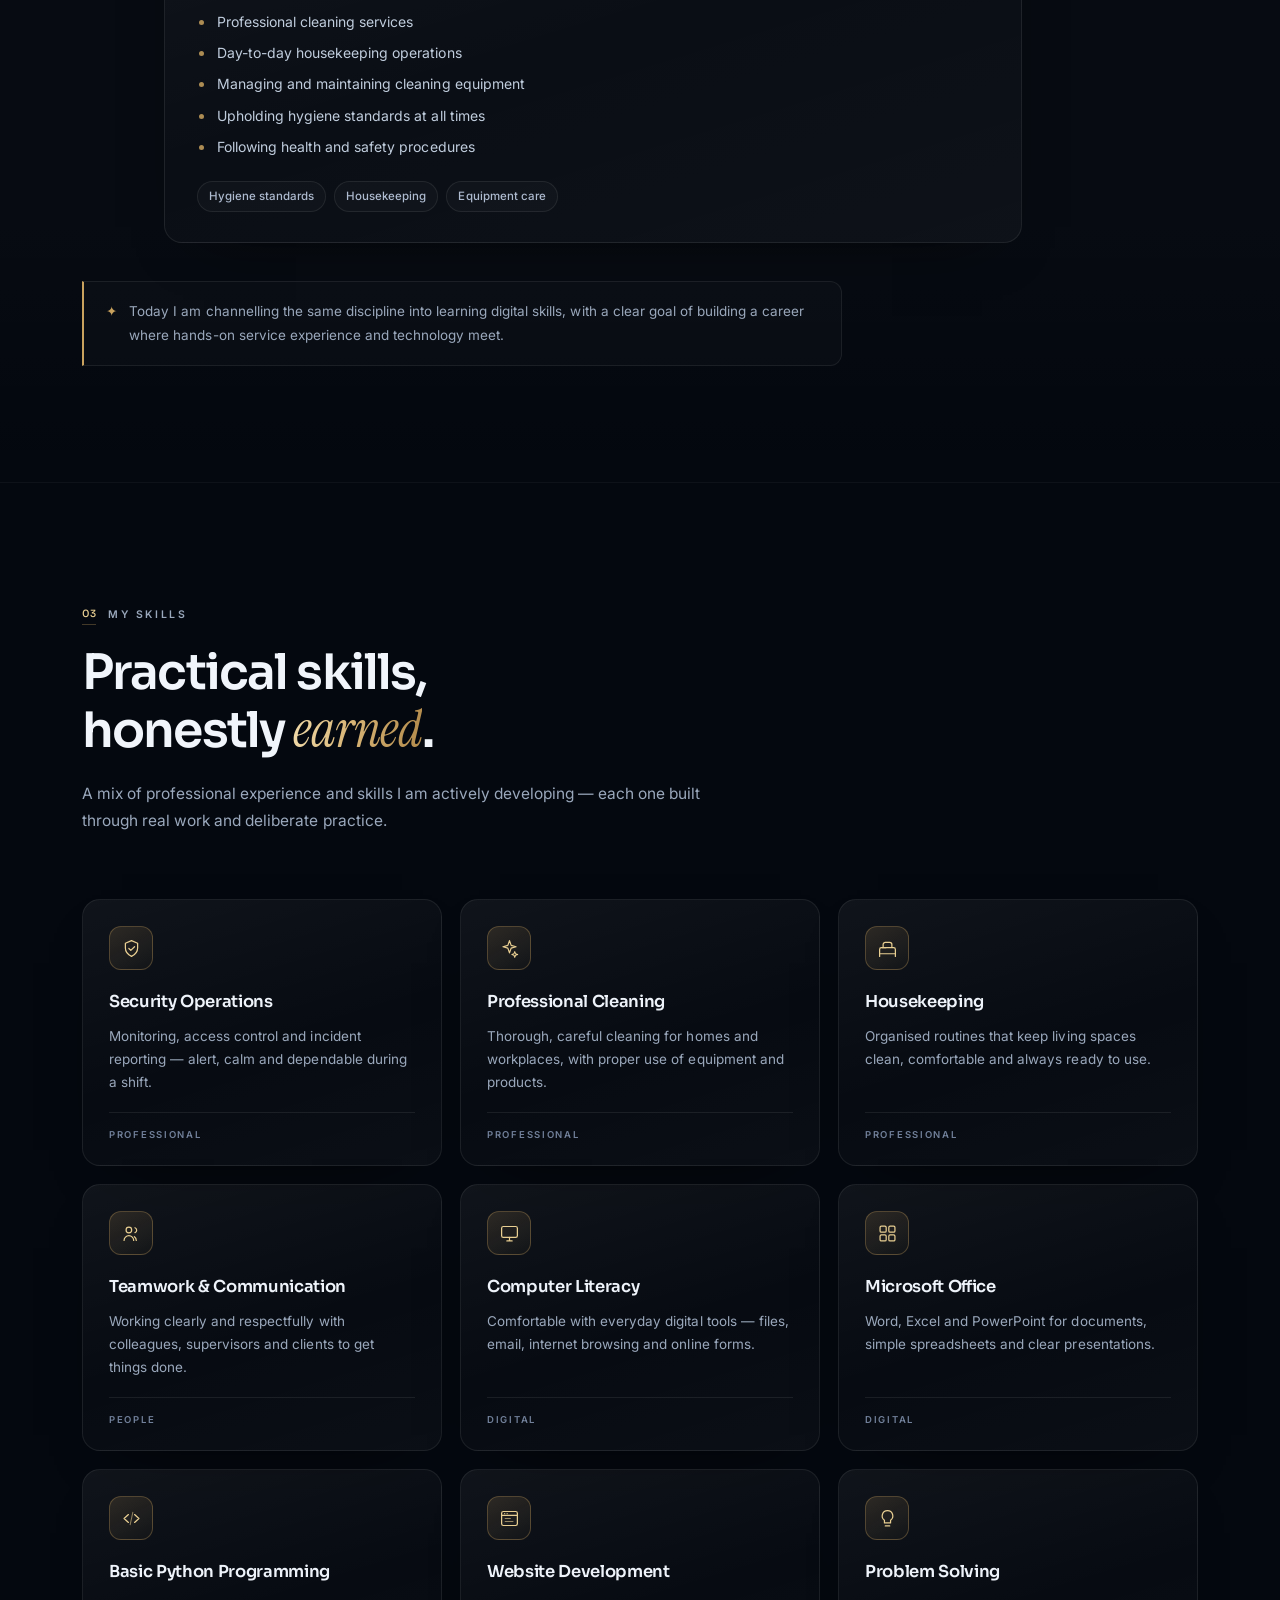
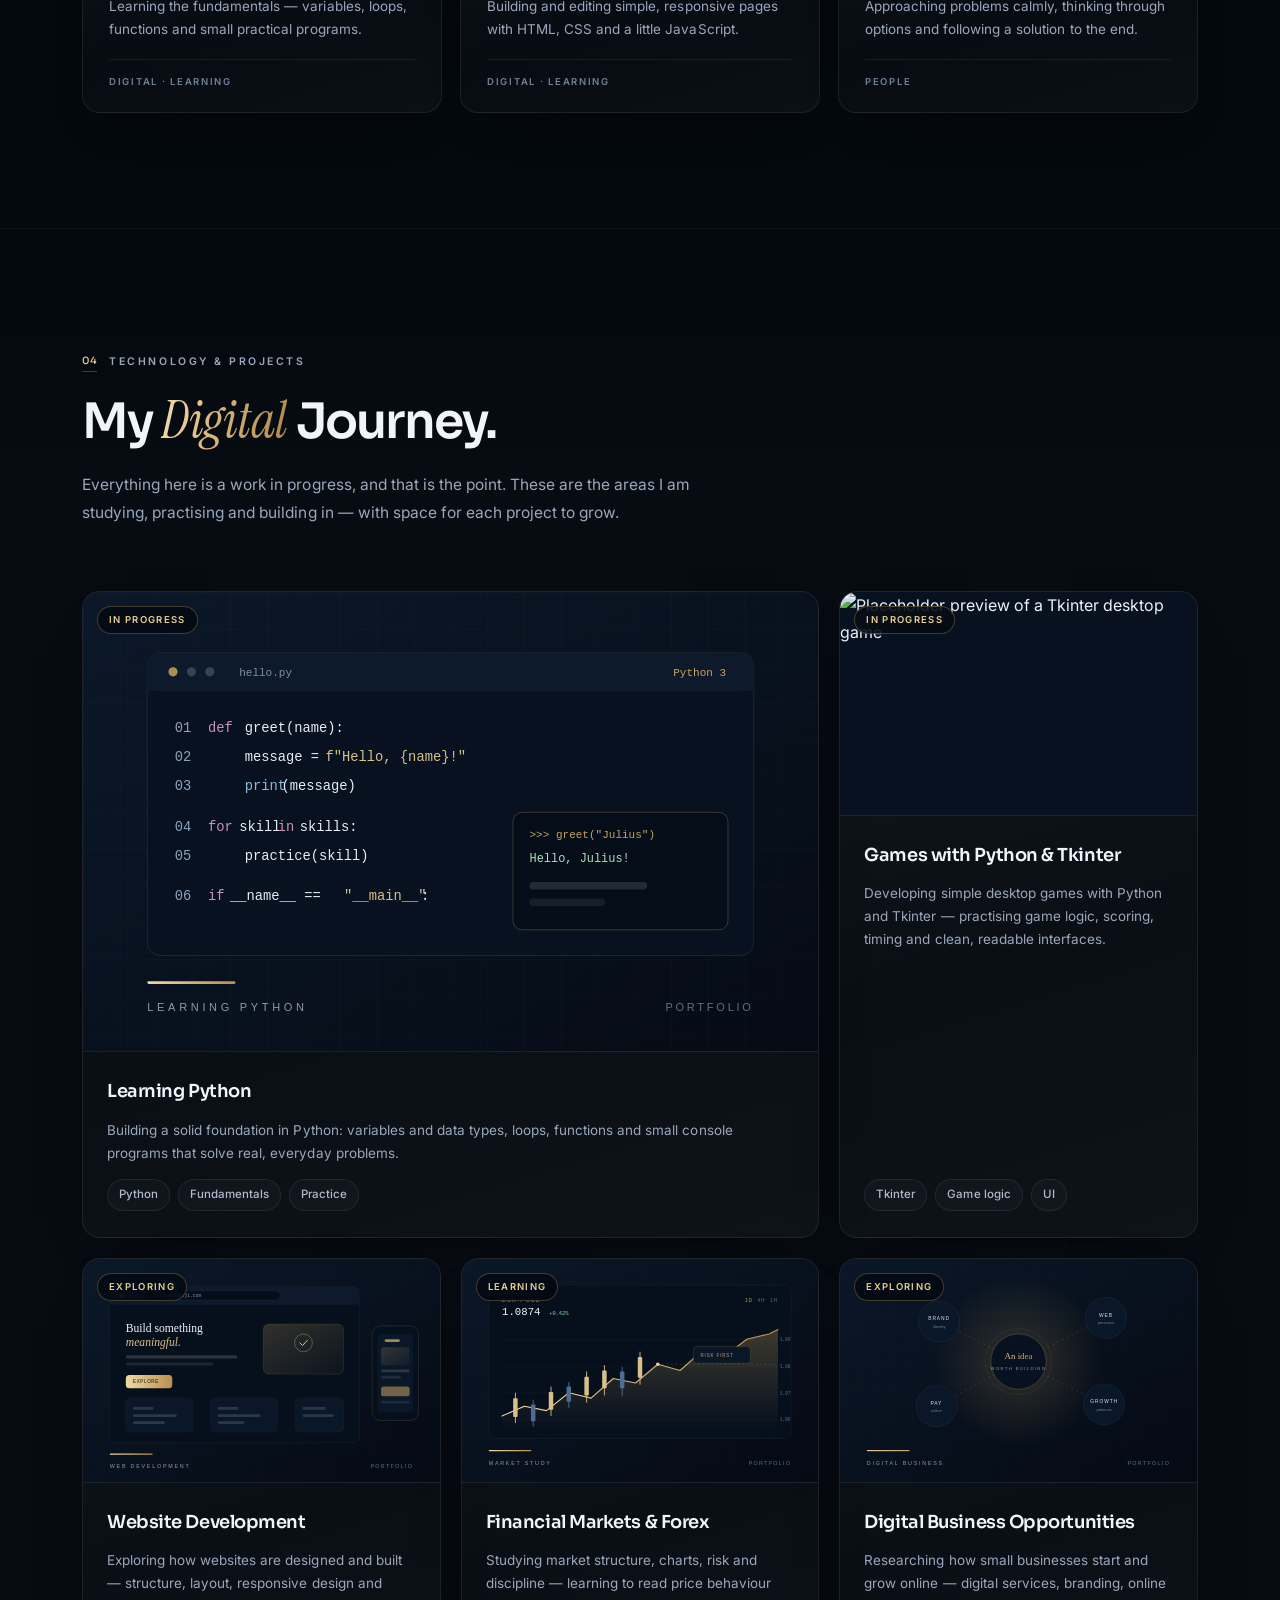
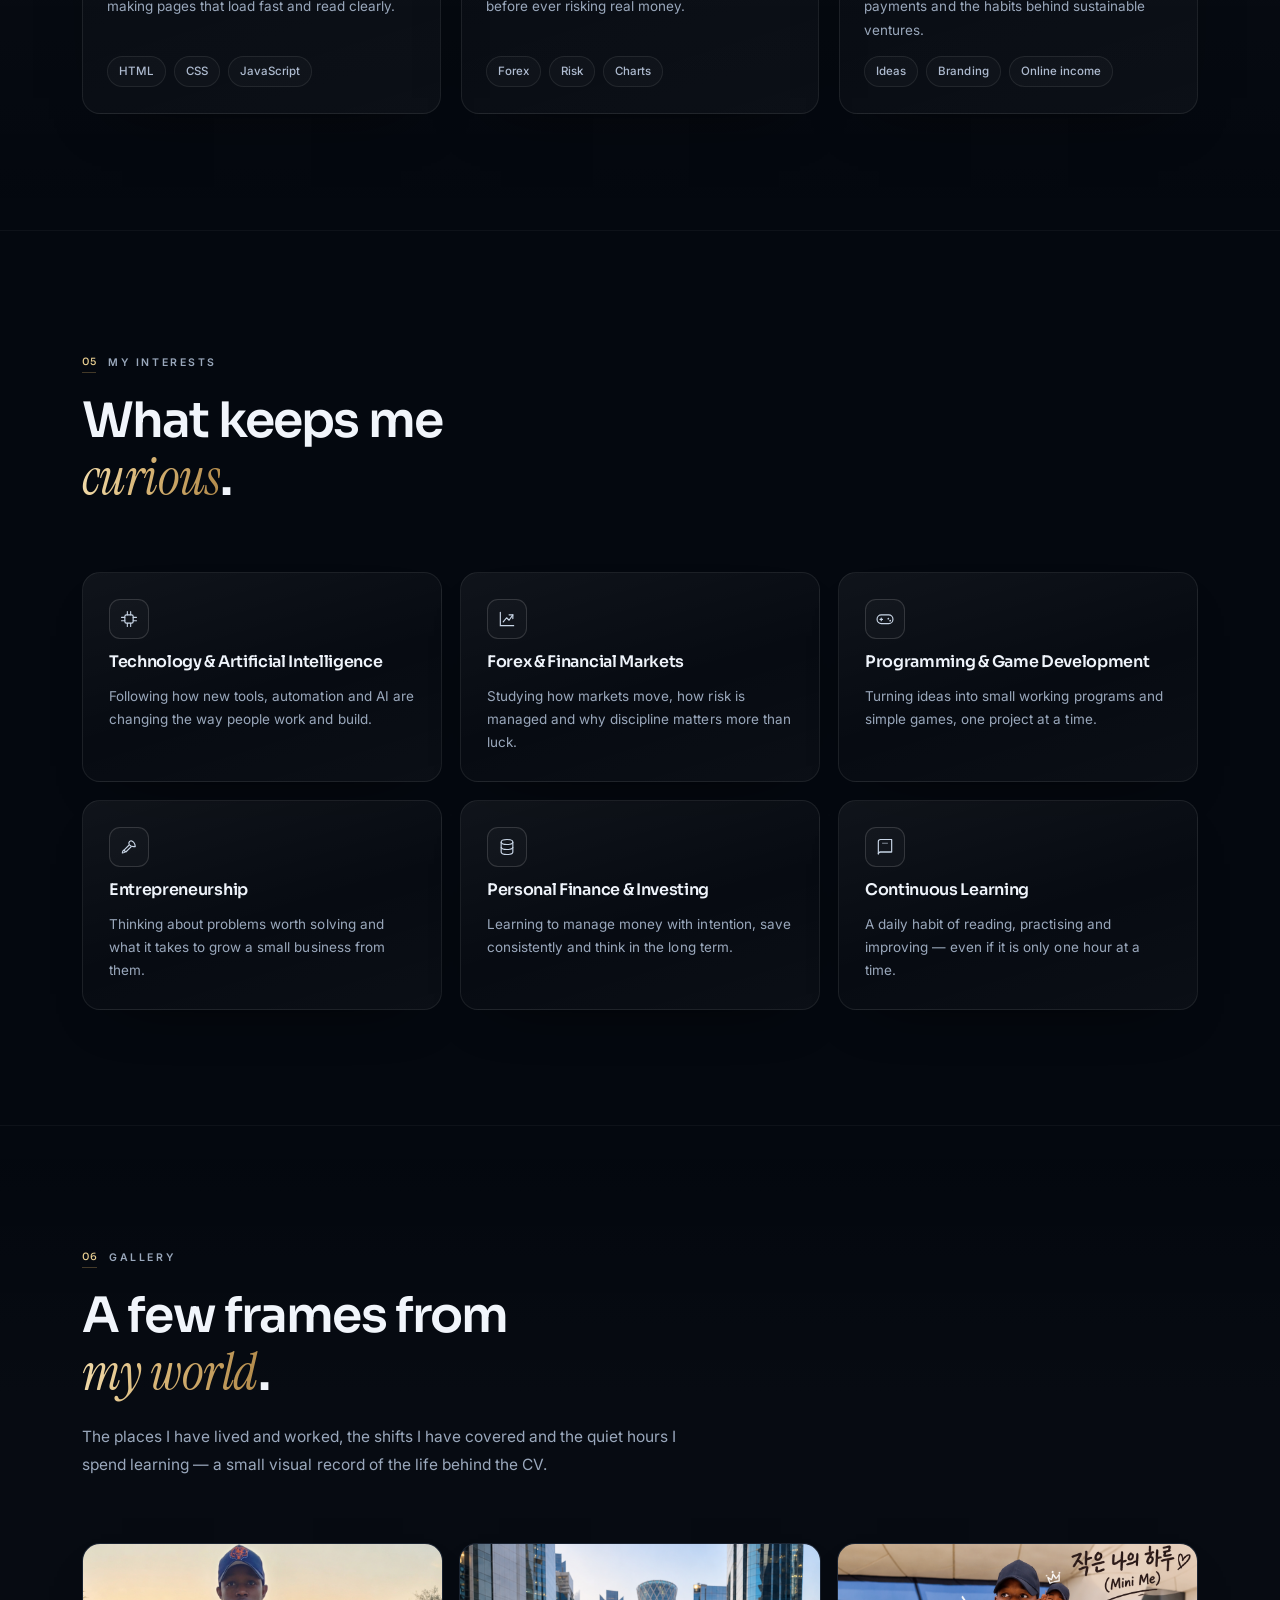
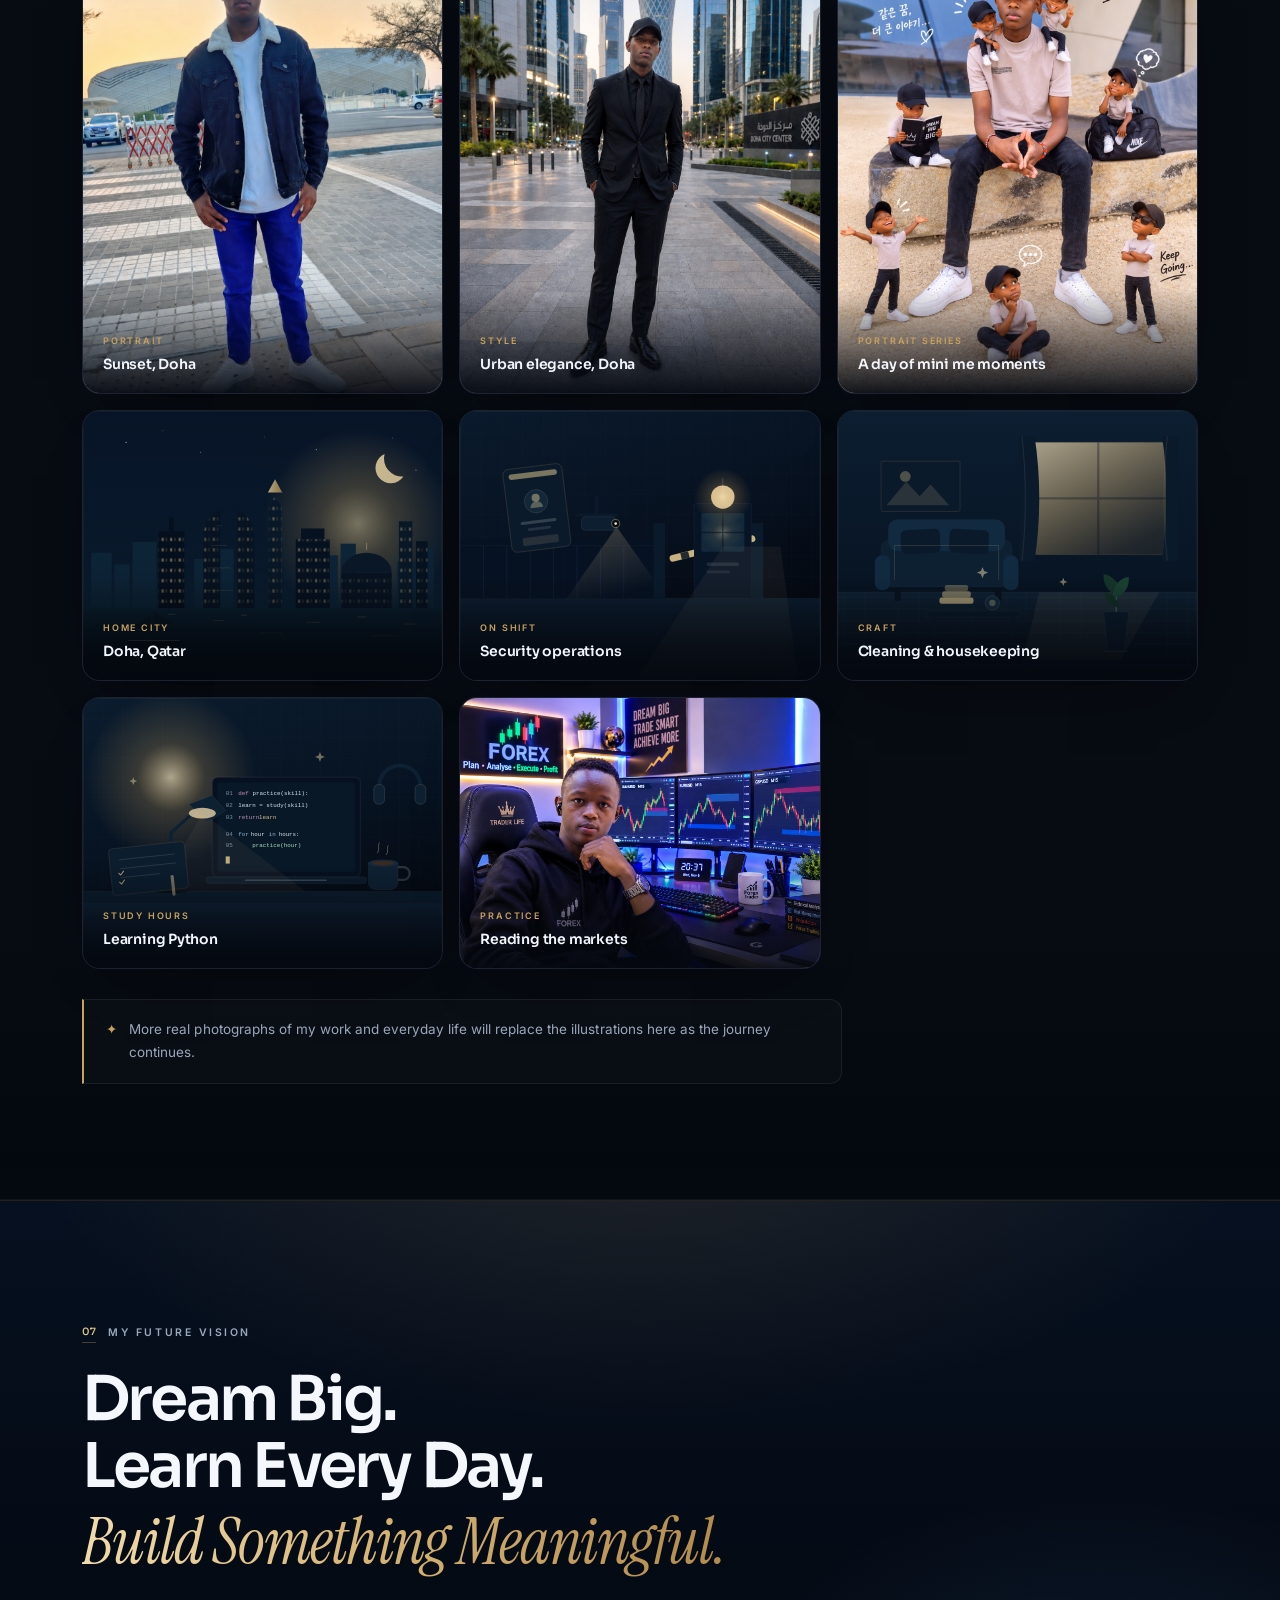
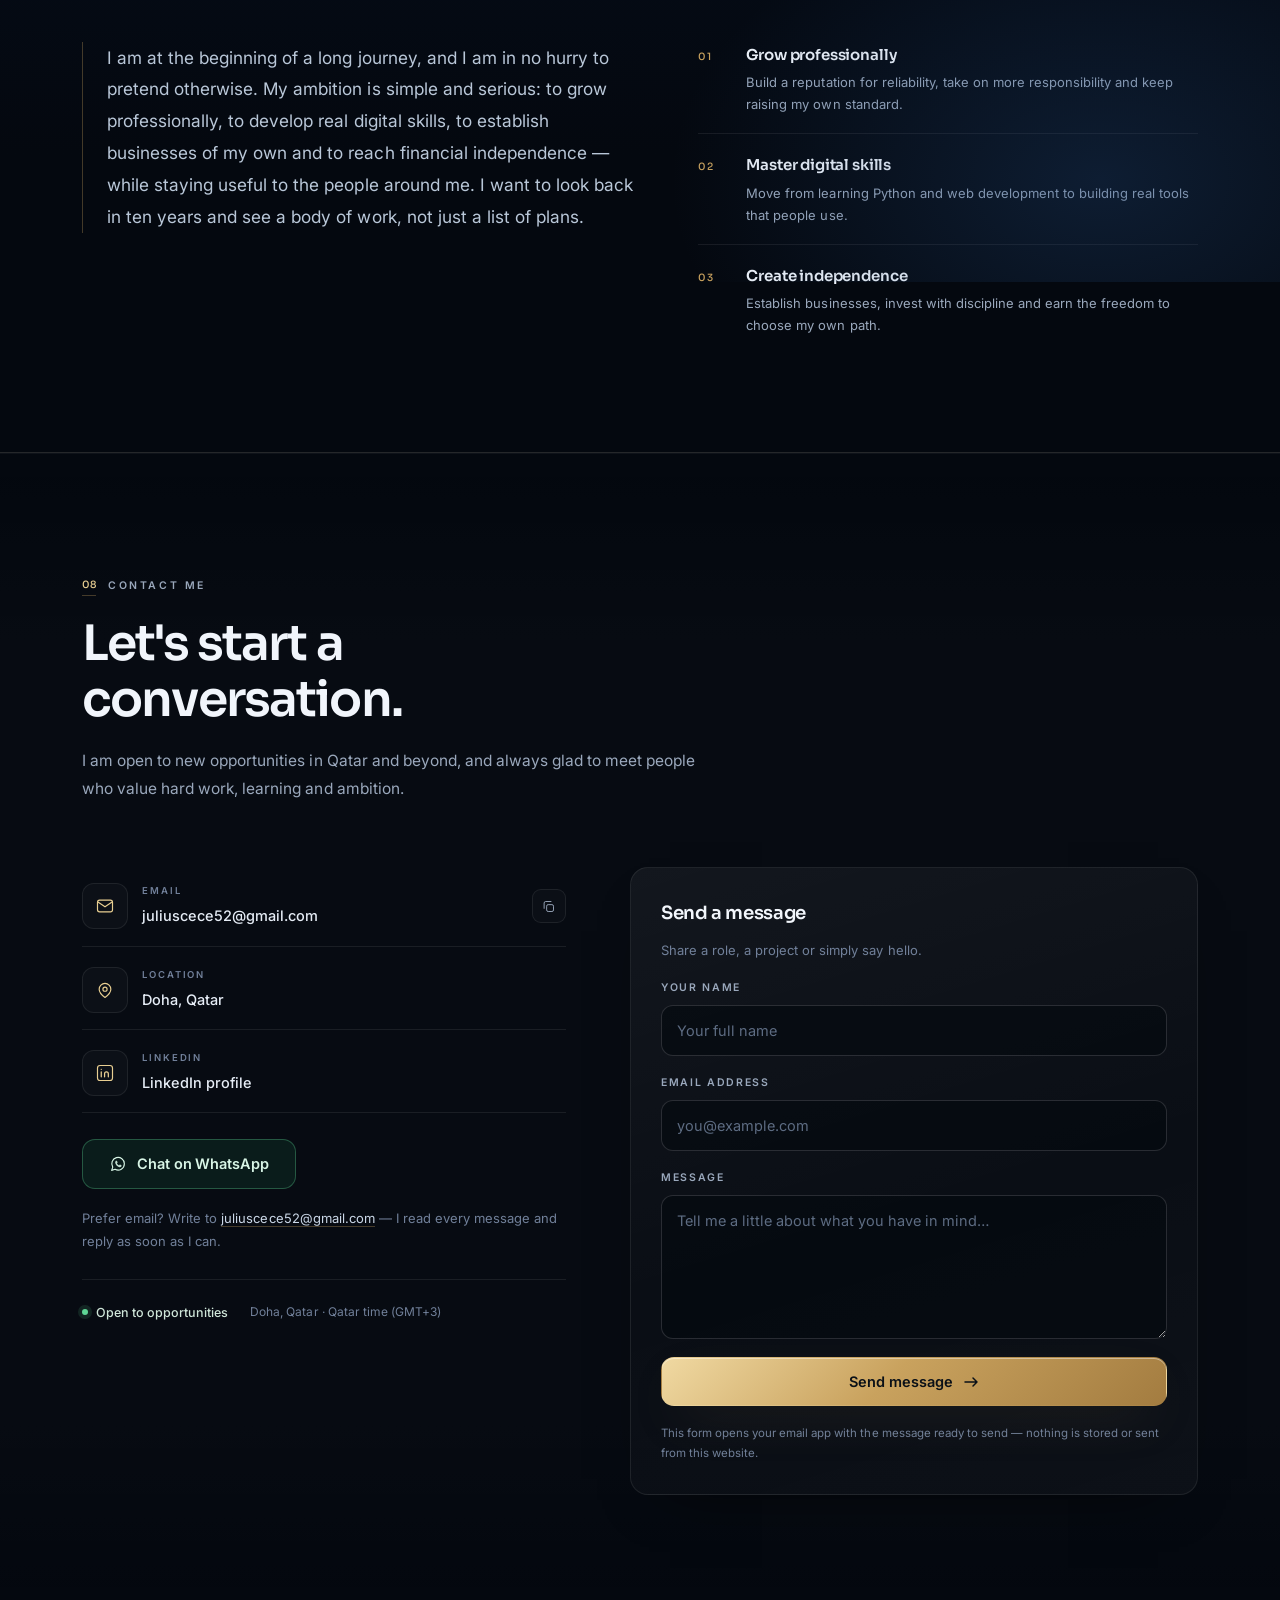
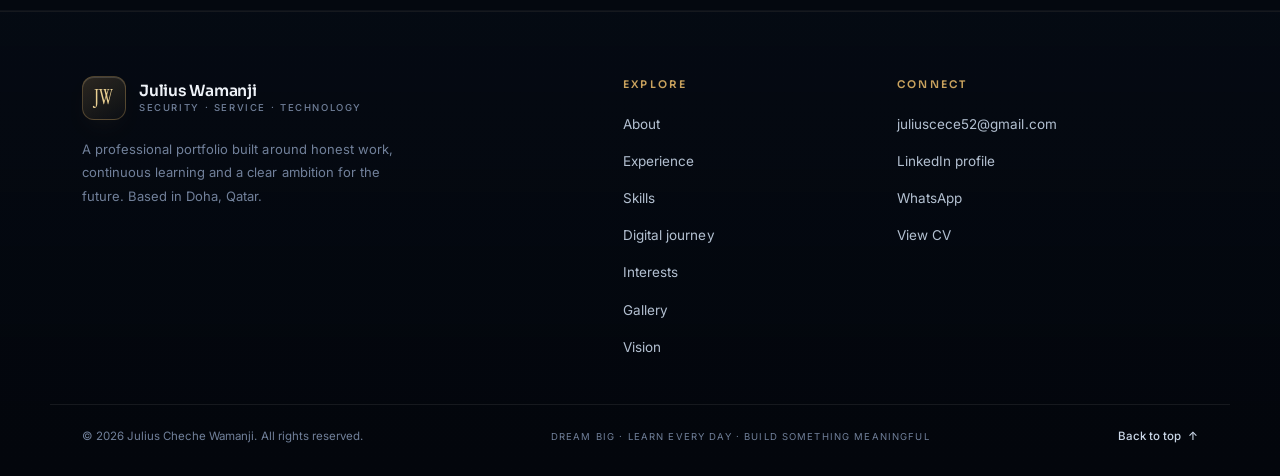
==== commit 54419d92: "Add files via upload" ====
--- a/index.html
+++ b/index.html
@@ -713,7 +713,7 @@
           </figure>
 
           <figure class="gallery-item reveal" style="--d:120ms">
-            <img src="assets/gallery-market.svg" width="800" height="600" loading="lazy"
+            <img src="Neon Forex Trader’s Workstation.png" width="800" height="600" loading="lazy"
                  alt="Illustration of a price chart with candlesticks and a rising trend line" />
             <figcaption>
               <span class="gallery-tag">Practice</span>
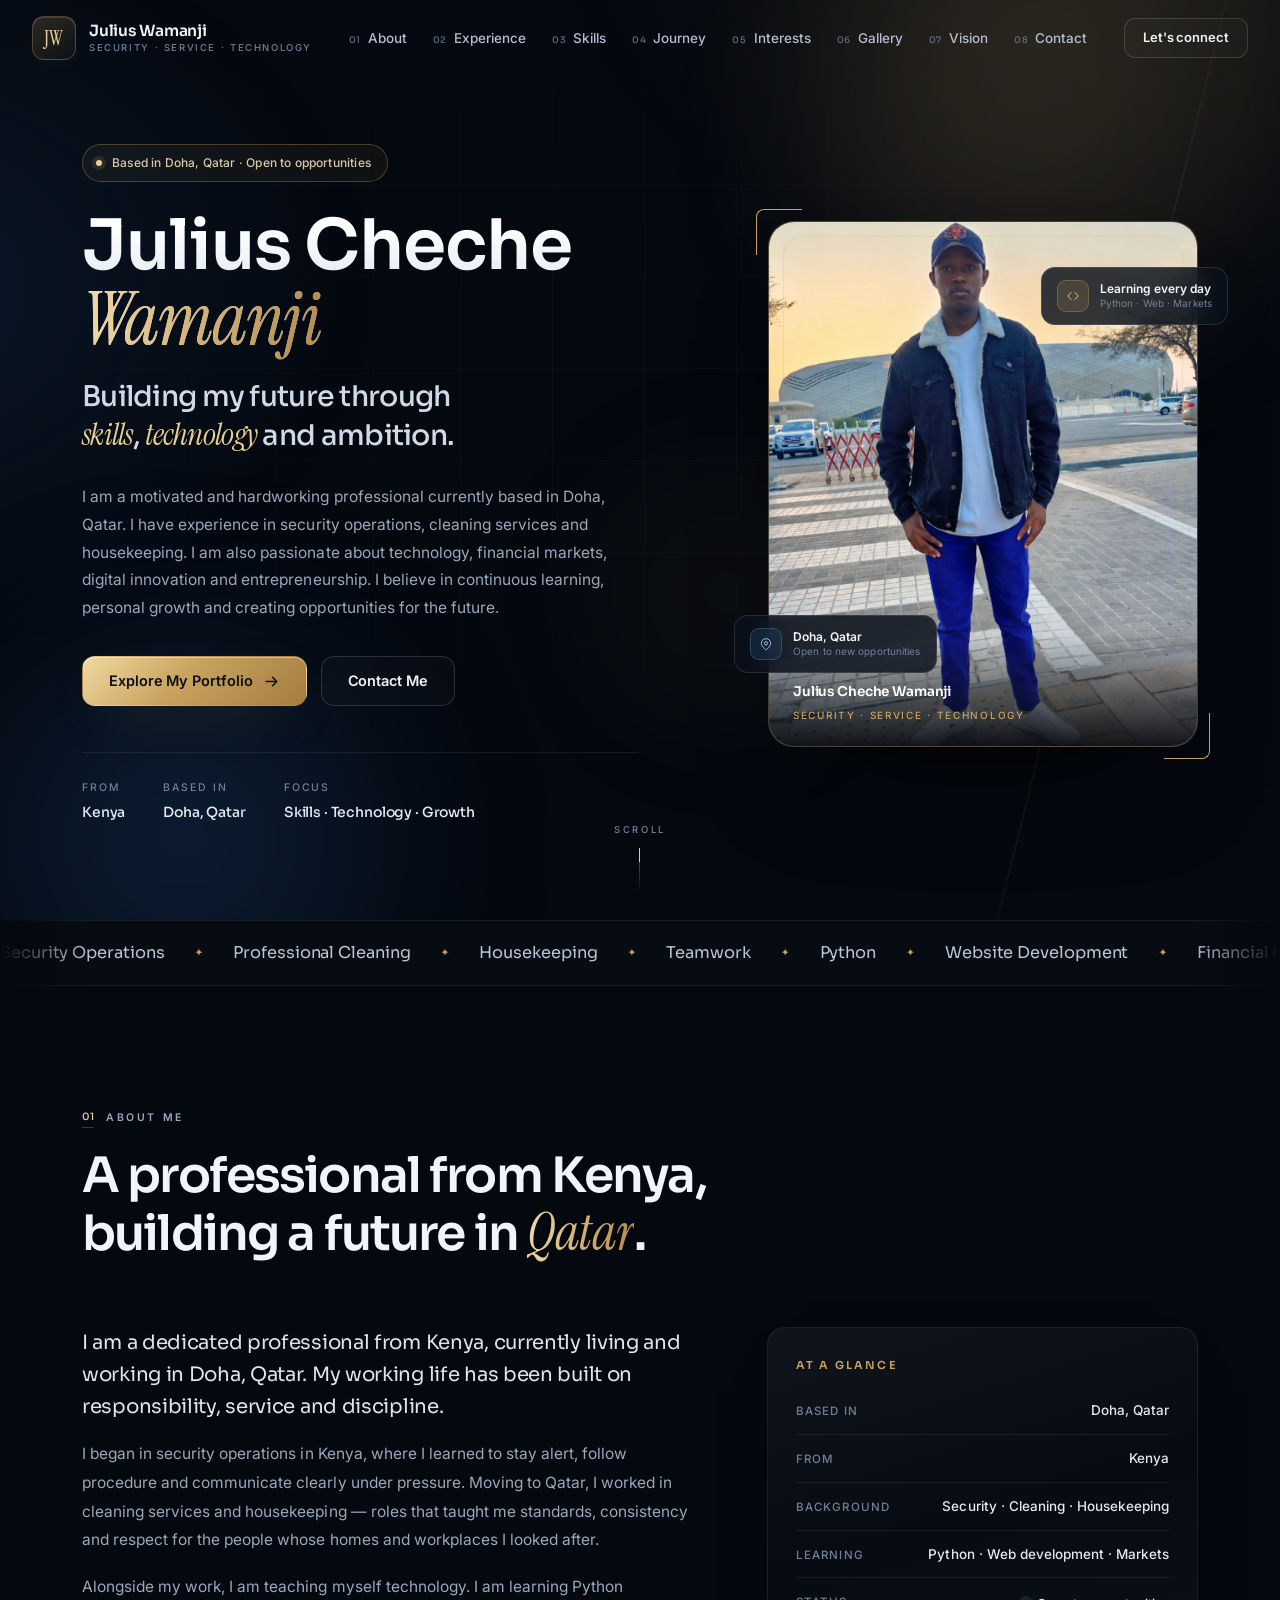
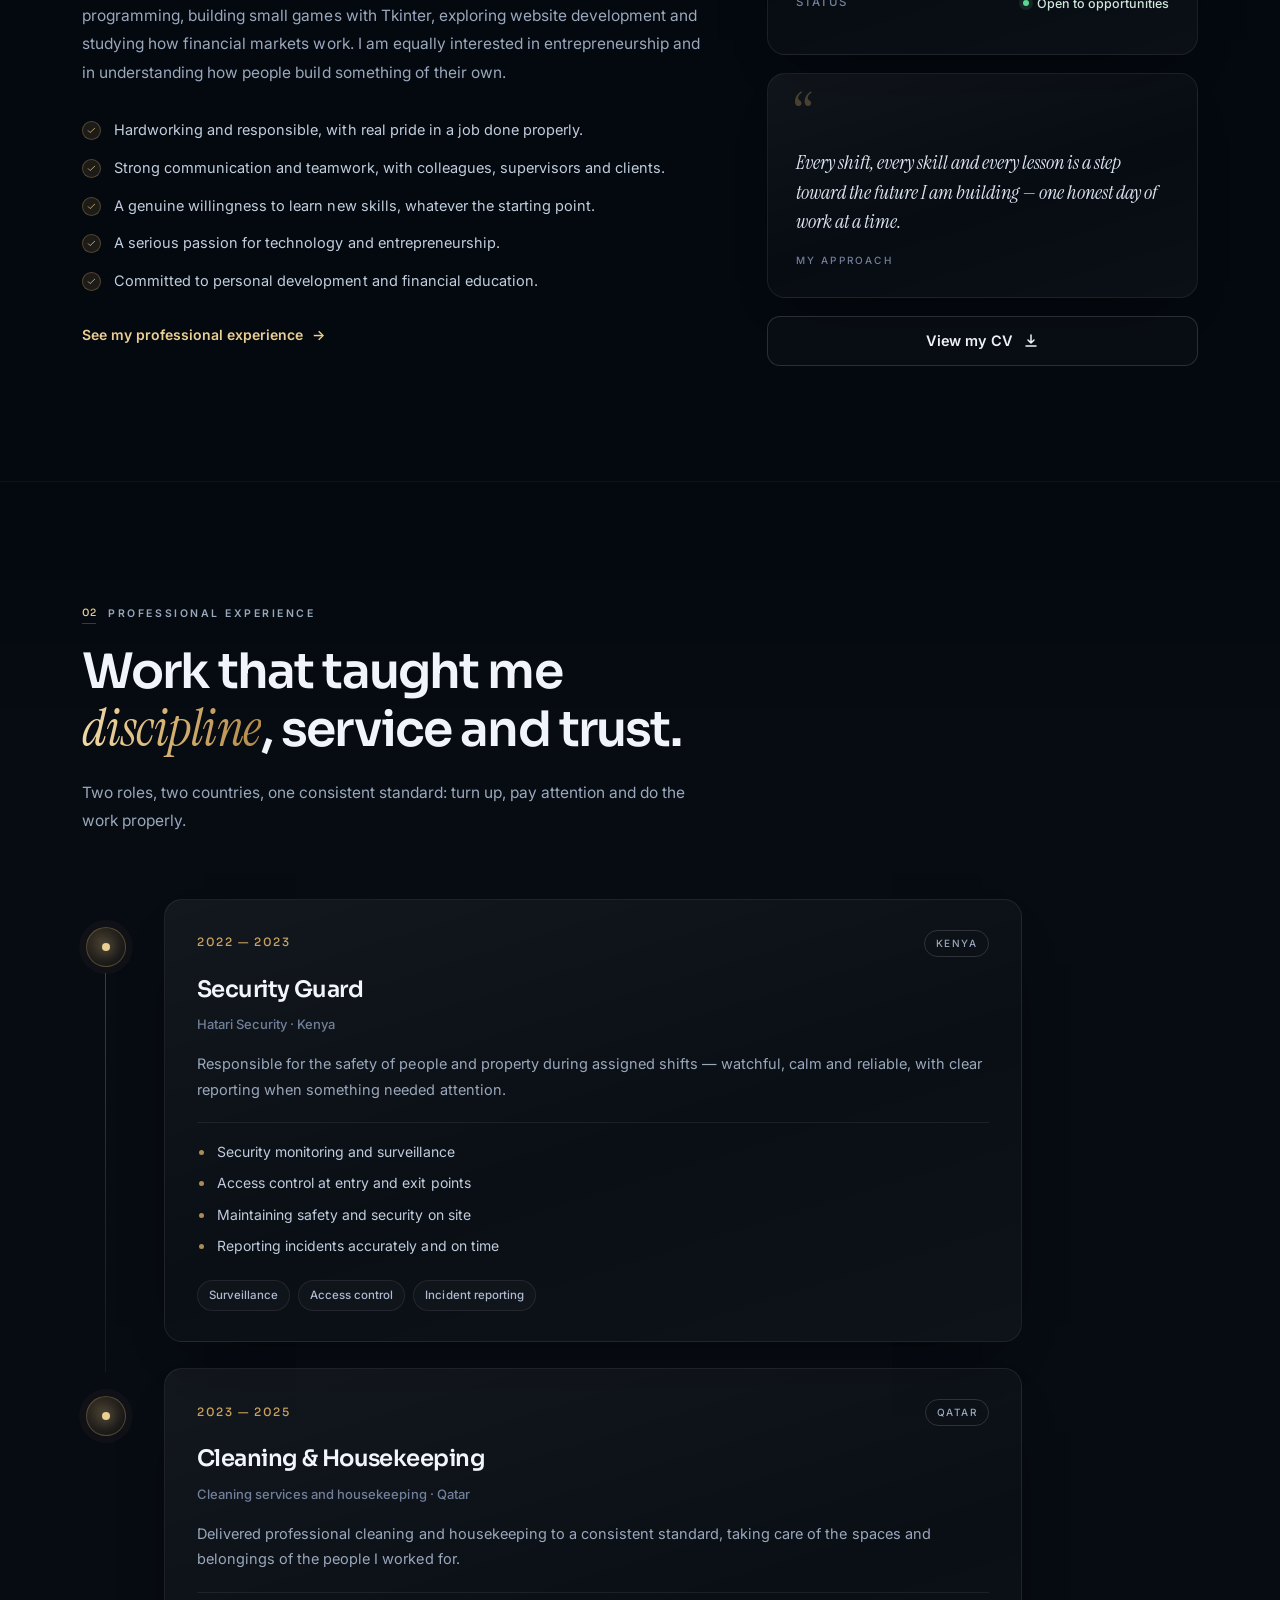
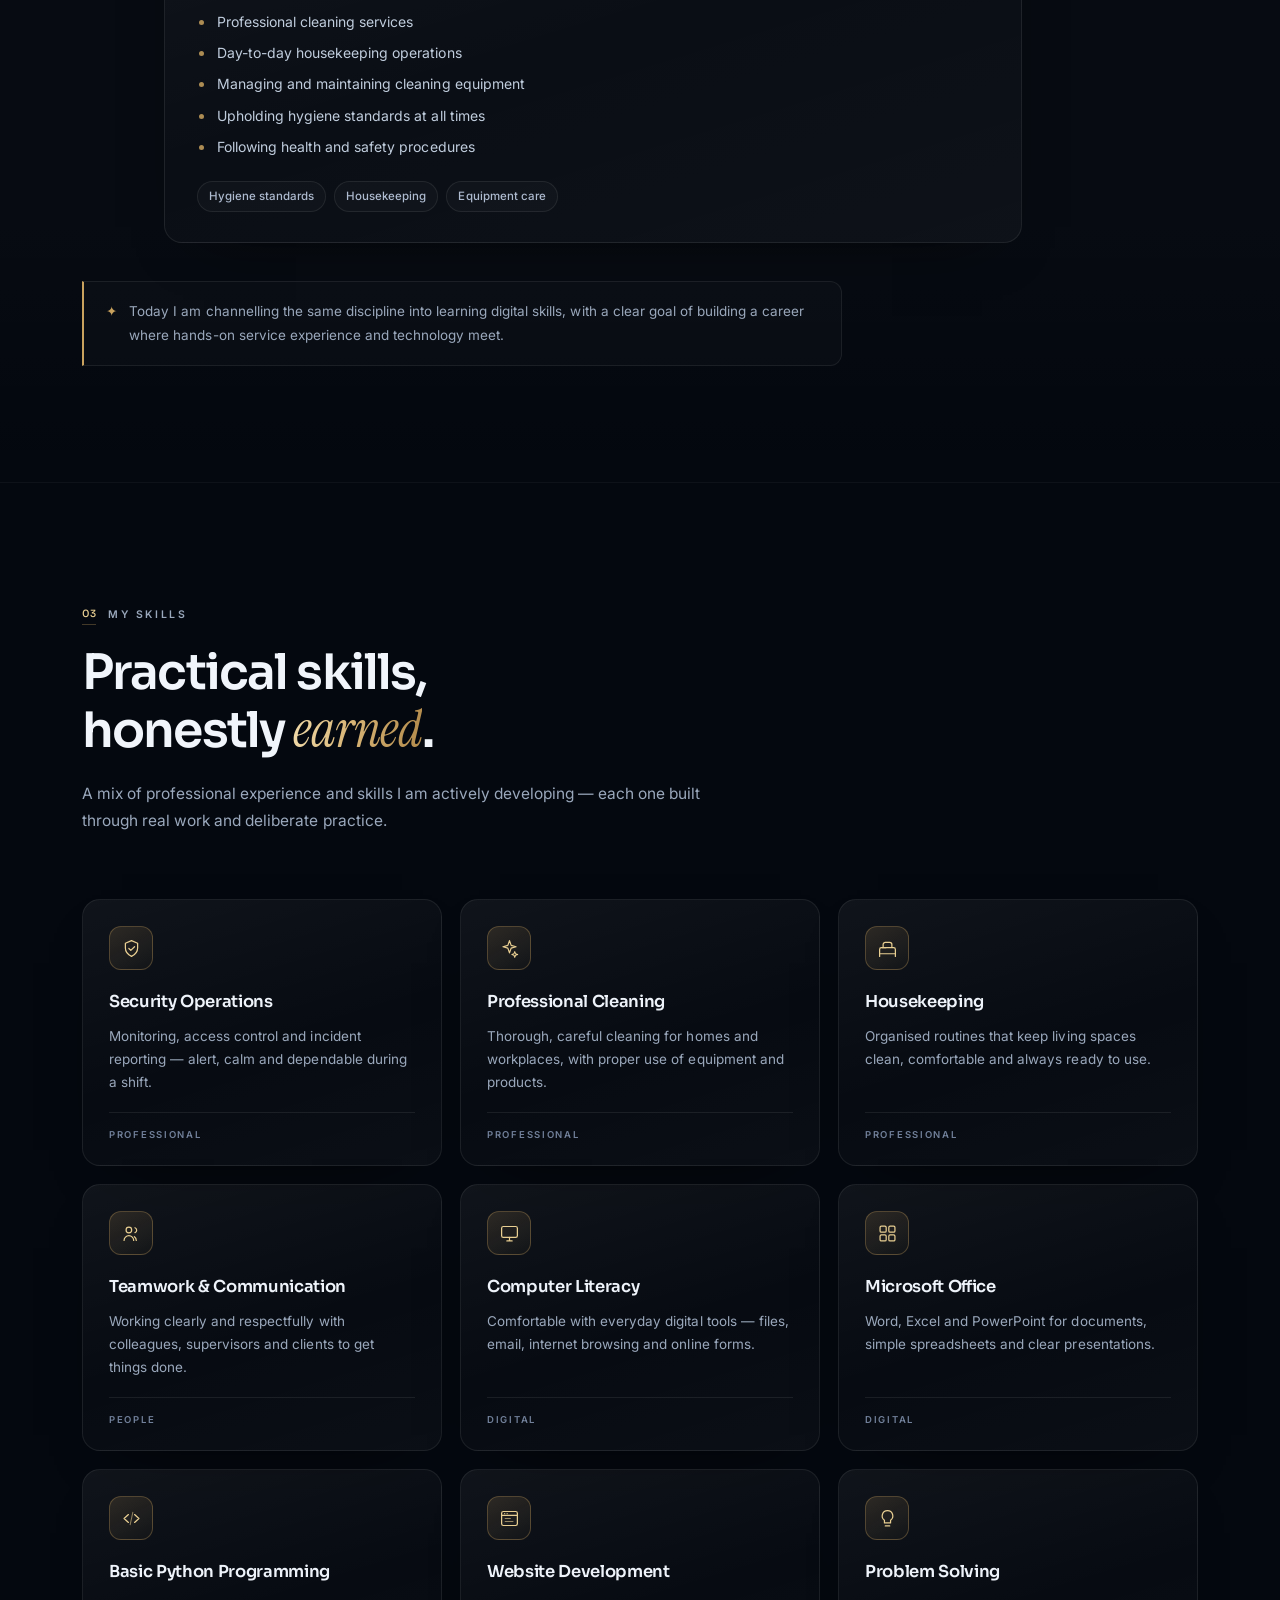
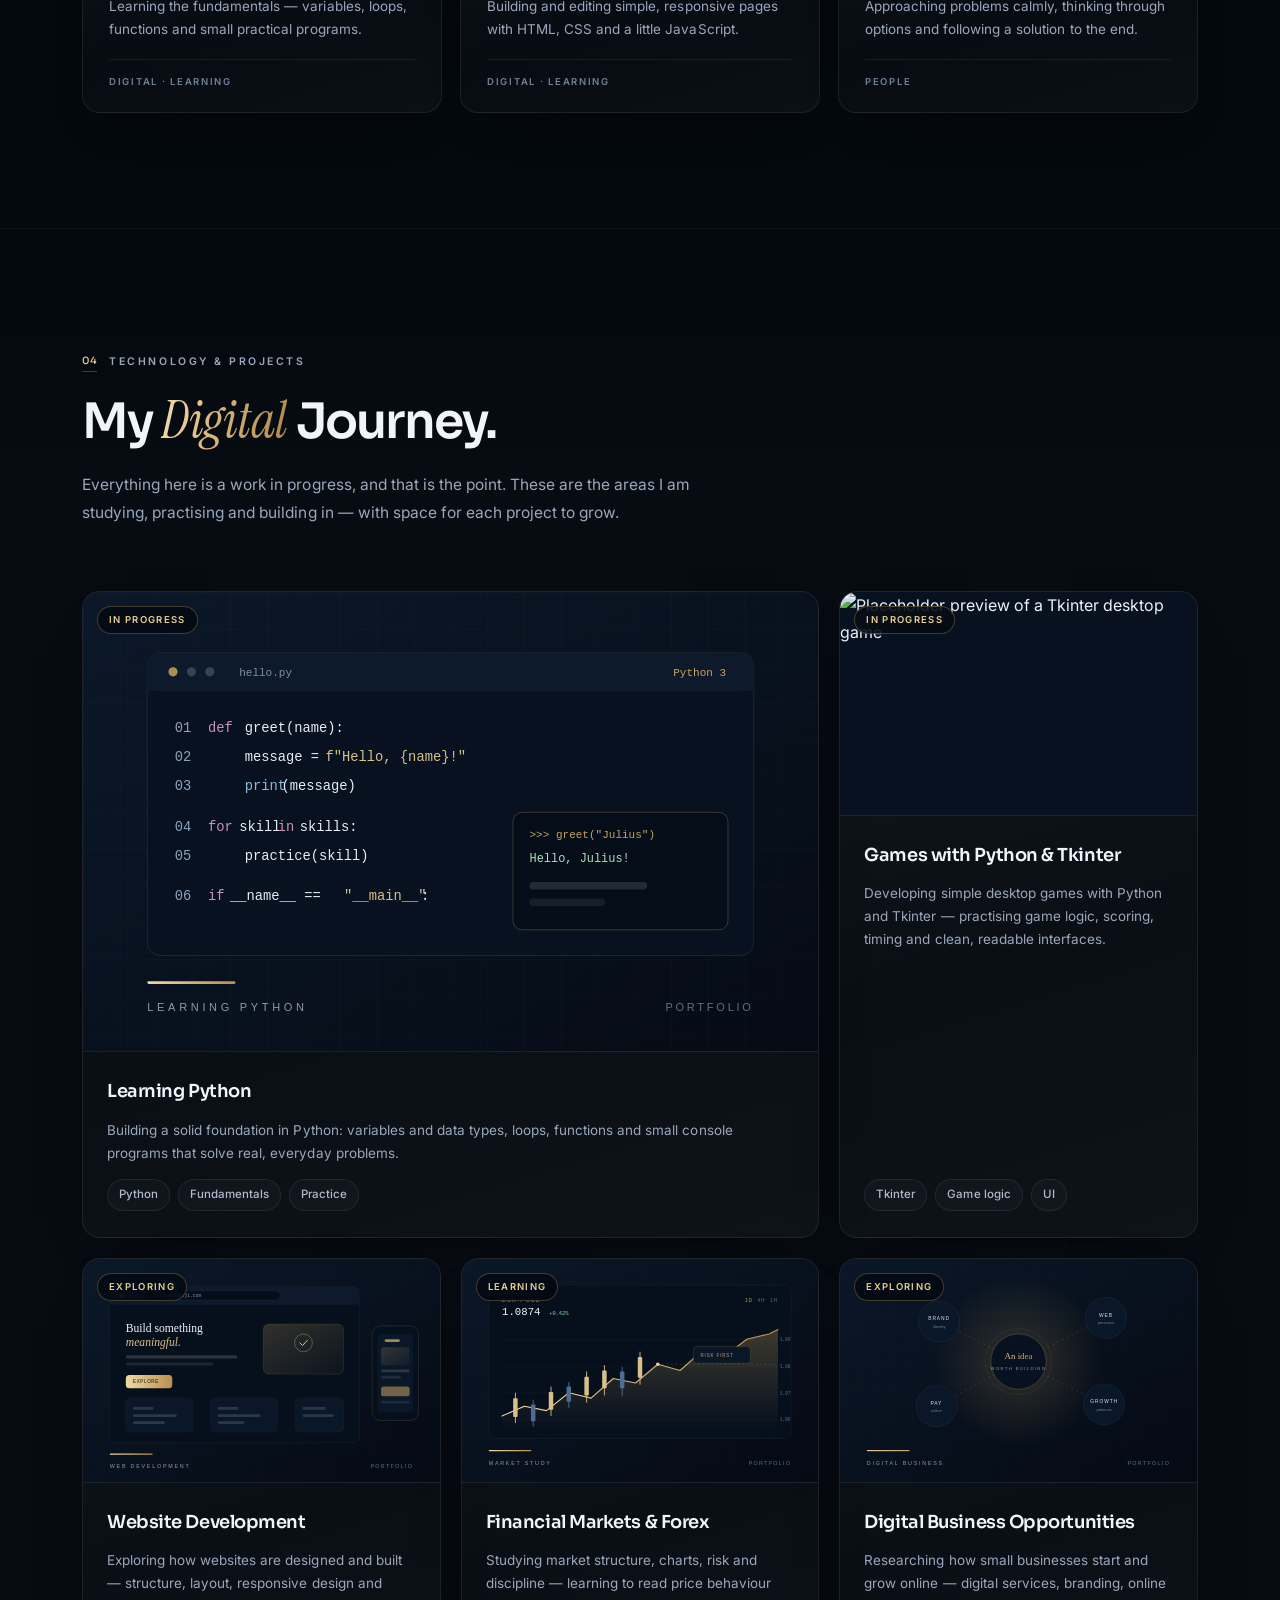
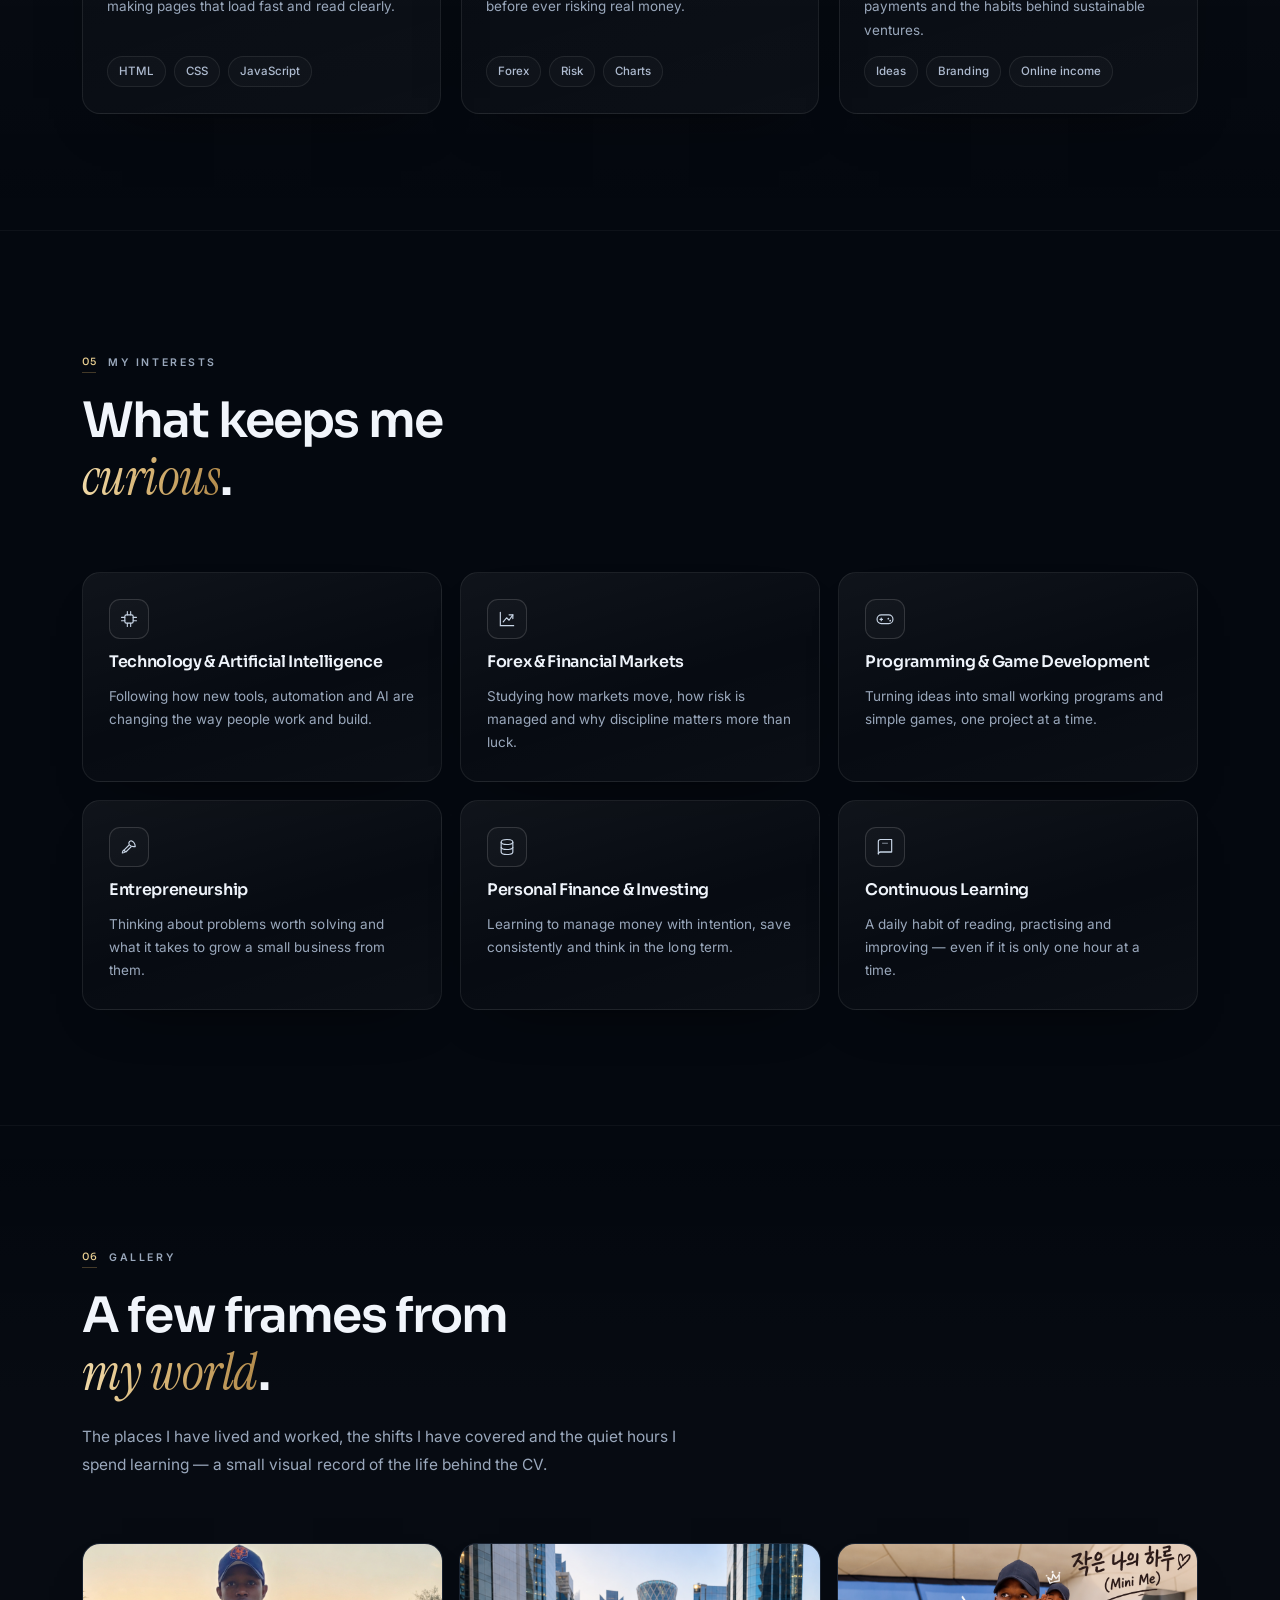
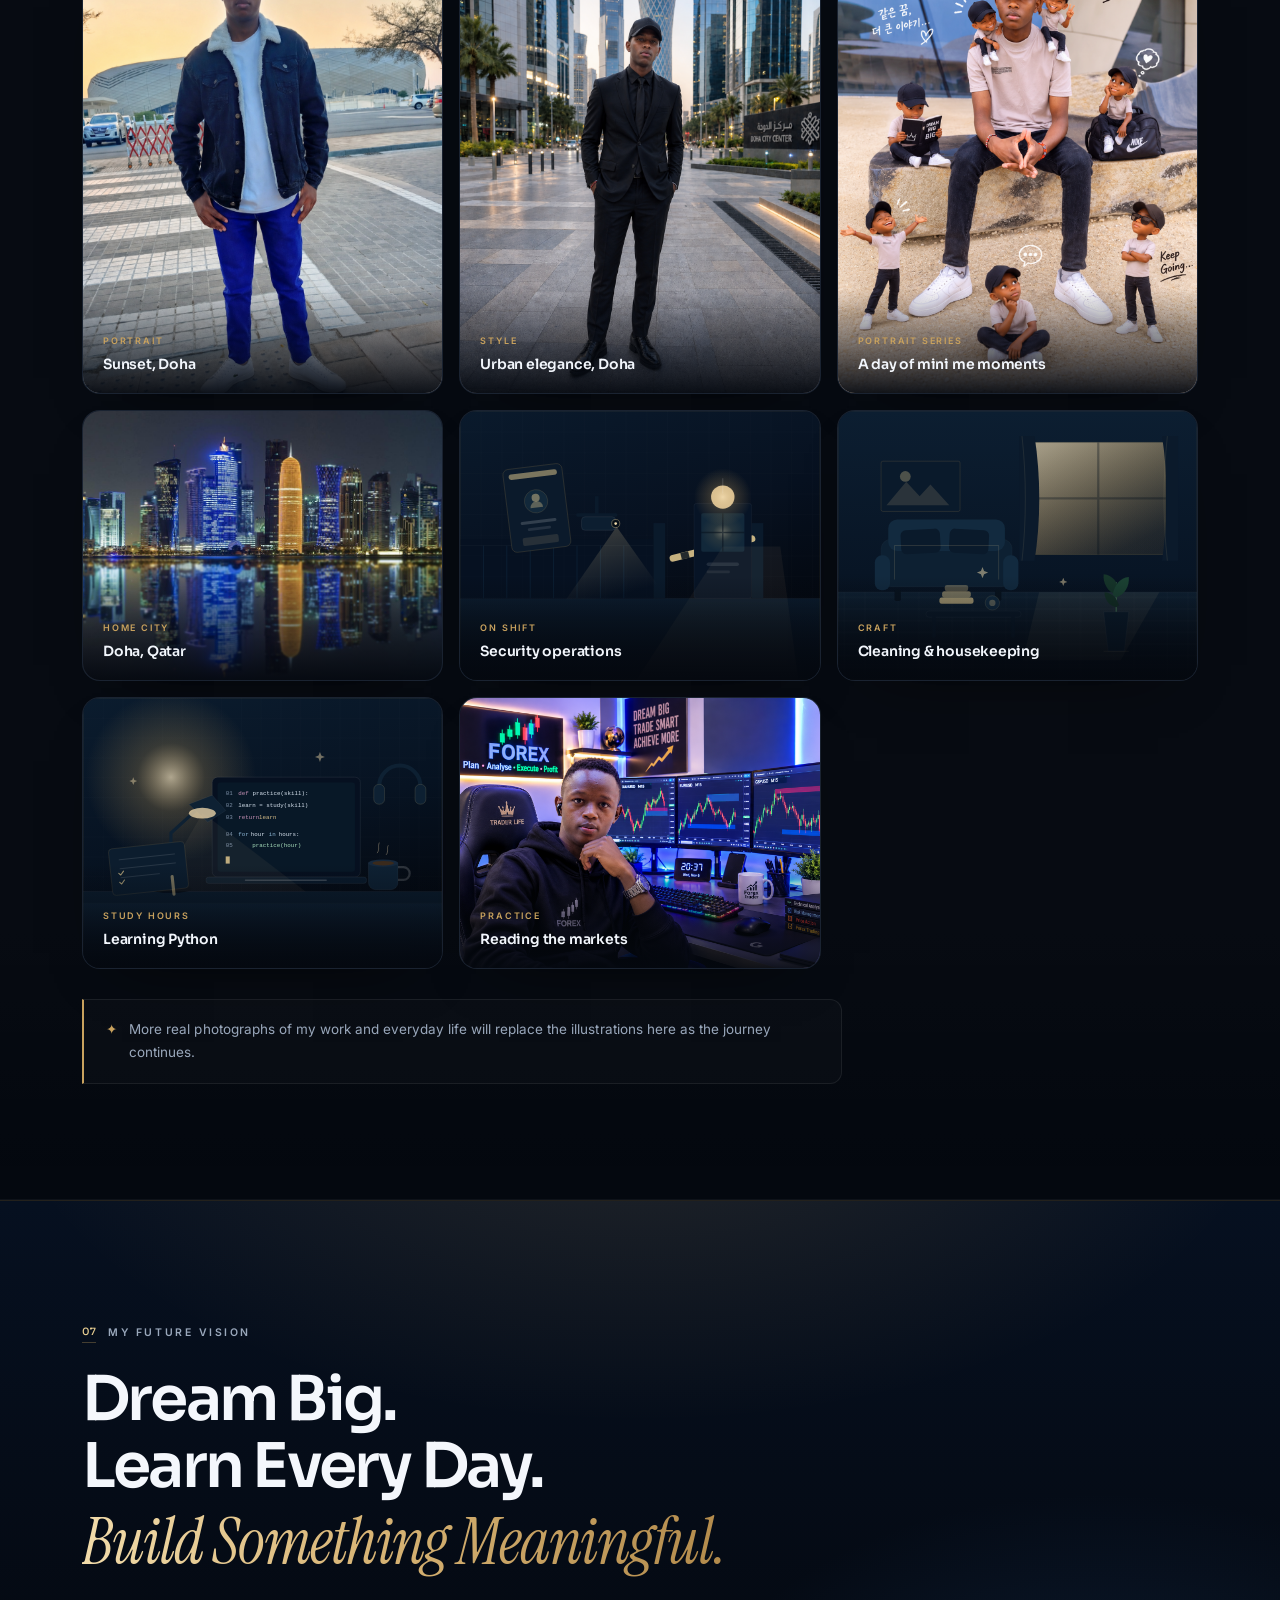
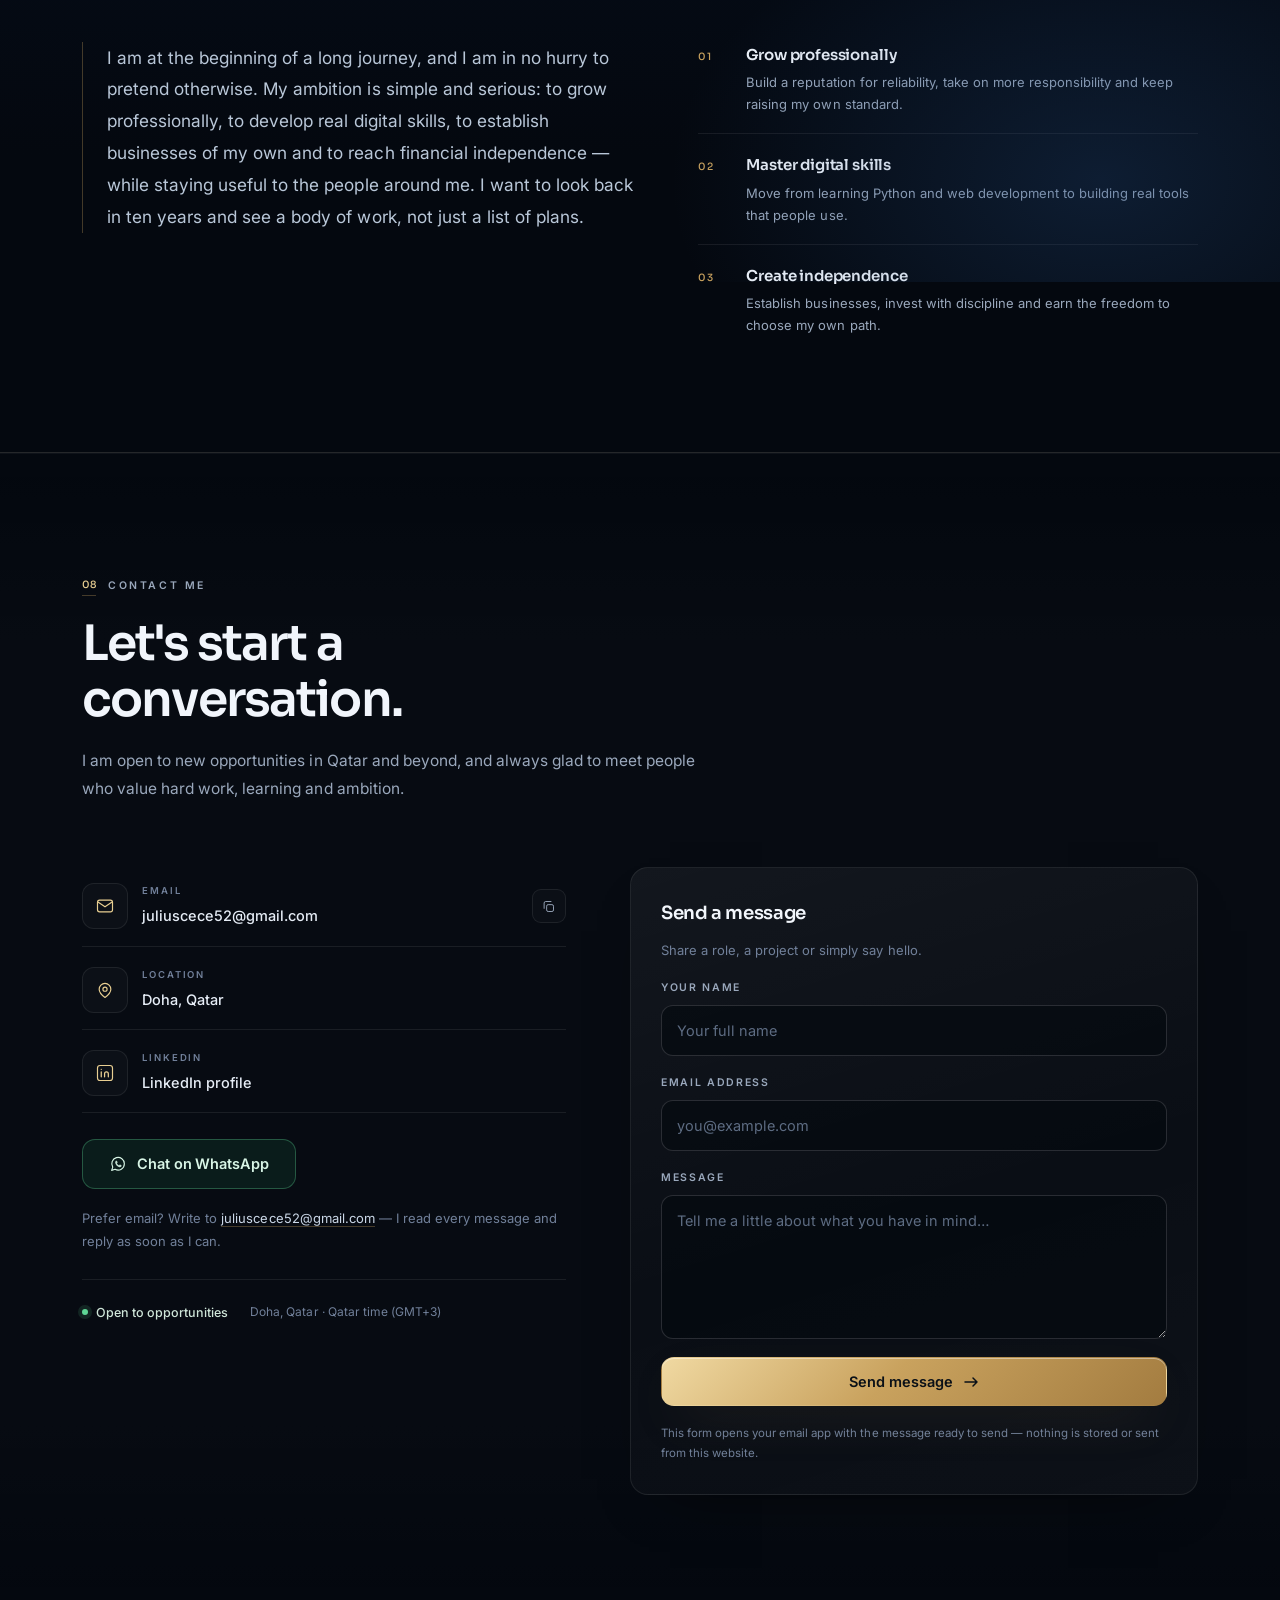
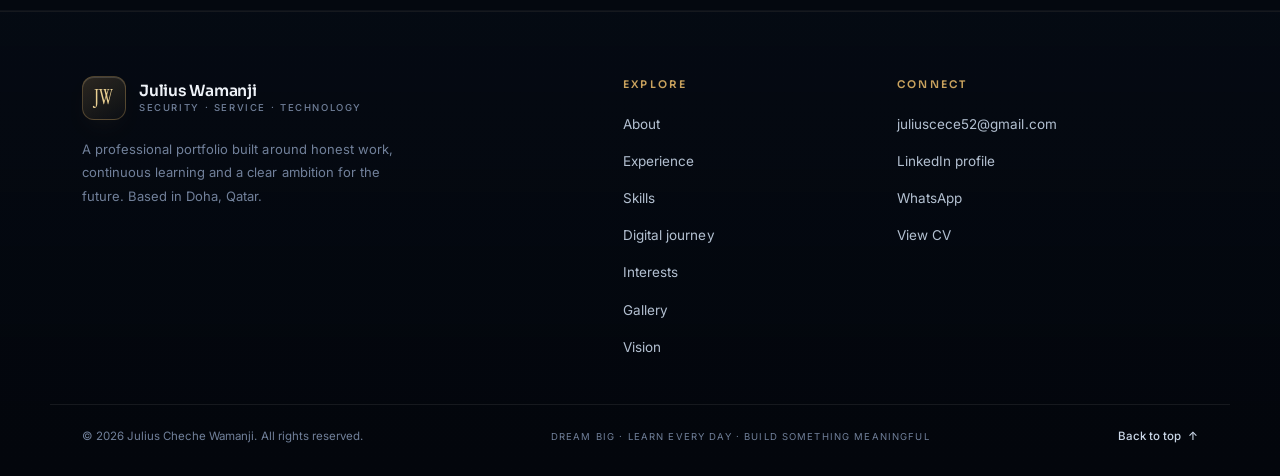
==== commit ab3ee18b: "Add files via upload" ====
--- a/index.html
+++ b/index.html
@@ -677,7 +677,7 @@
           </figure>
 
           <figure class="gallery-item reveal">
-            <img src="assets/gallery-doha.svg" width="800" height="600" loading="lazy"
+            <img src="doha.jpg" width="800" height="600" loading="lazy"
                  alt="Illustration of the Doha skyline at dusk over the water" />
             <figcaption>
               <span class="gallery-tag">Home city</span>
